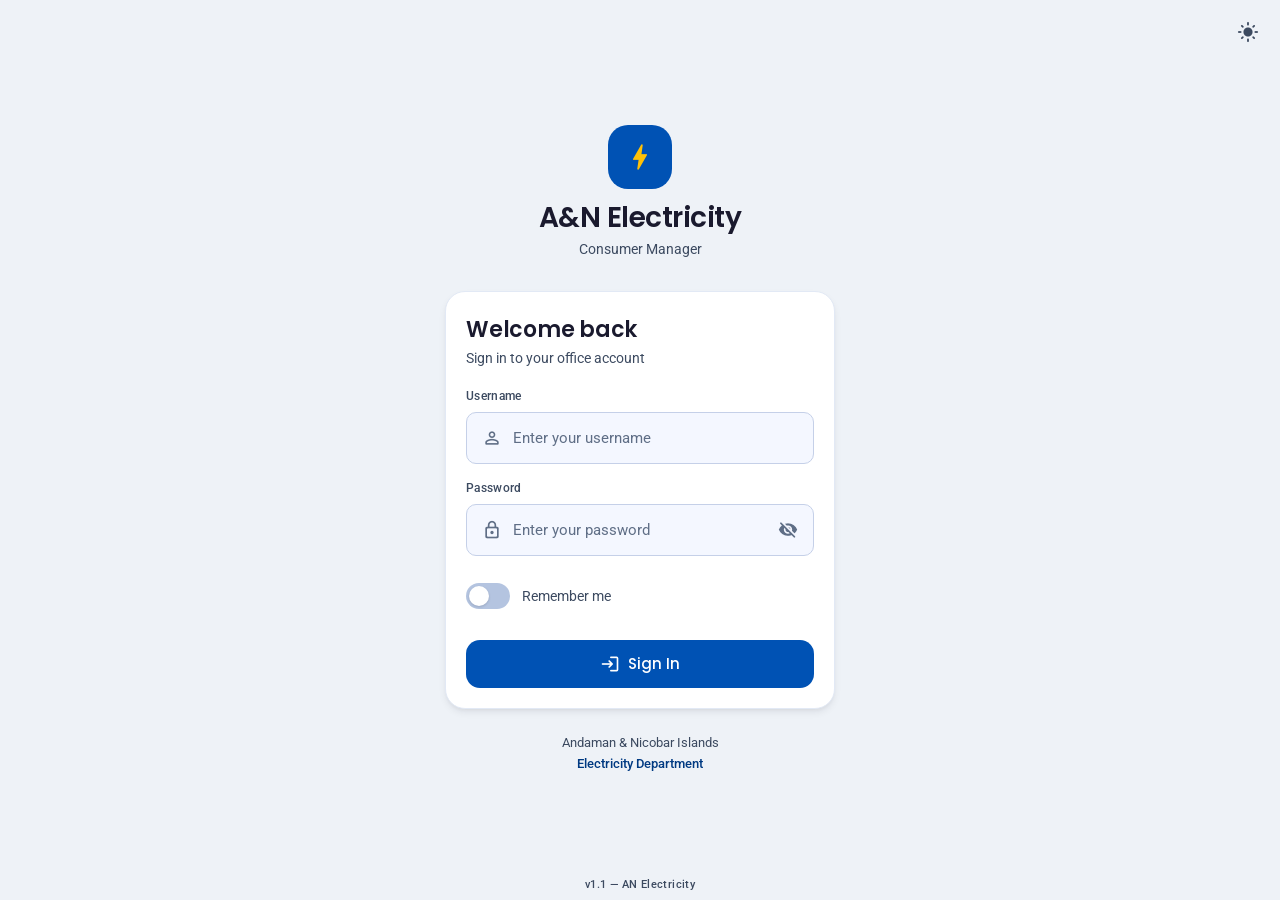
==== index.html @ 1530159f "Add files via upload" ====
<!DOCTYPE html>
<html lang="en" data-theme="dark">
<head>
  <meta charset="UTF-8">
  <meta name="viewport" content="width=device-width, initial-scale=1.0, maximum-scale=1.0, user-scalable=no">
  <meta name="theme-color" id="themeColorMeta" content="#0052B4">
  <meta name="mobile-web-app-capable" content="yes">
  <meta name="apple-mobile-web-app-capable" content="yes">
  <title>A&amp;N Electricity — Consumer Manager</title>
  <link rel="manifest" href="./manifest.json">
  <link rel="preconnect" href="https://fonts.googleapis.com">
  <link rel="preconnect" href="https://fonts.gstatic.com" crossorigin>
  <link rel="preconnect" href="https://script.google.com">
  <link rel="preconnect" href="https://script.googleusercontent.com">
  <link rel="preconnect" href="https://cdn.jsdelivr.net">
  <link href="https://fonts.googleapis.com/css2?family=Poppins:wght@500;600;700&family=Roboto:wght@400;500&display=swap" rel="stylesheet">
  <link href="https://fonts.googleapis.com/icon?family=Material+Icons+Round" rel="stylesheet">
  <link rel="stylesheet" href="./theme.css">
  <!-- Pre-paint theme resolve (Step 17c Pass 1). MUST stay in the document
       head and MUST run before the first paint. Previously data-theme was
       hardcoded "dark" on the root element while applyTheme() ran at the BOTTOM
       of the body, so every light-mode user saw a flash of the dark theme on
       every single load. The two hex values here are a deliberate, documented
       exception to "no raw hex outside theme.css": the theme-color meta cannot
       read a CSS custom property, and this runs before any stylesheet applies.
       They are --surface-0 dark / light and must be kept in sync with it. -->
  <script>
  (function(){
    try{
      var t = localStorage.getItem('an_elect_theme');
      if(t !== 'dark' && t !== 'light') t = 'dark';
      document.documentElement.setAttribute('data-theme', t);
      window.__SURFACE0 = (t === 'dark') ? '#060C18' : '#EEF2F7';
      var m = document.getElementById('themeColorMeta');
      if(m) m.content = window.__SURFACE0;
    }catch(e){}
  })();
  </script>
  <style>
  /* ===== 17c BRIDGE =====================================================
     Legacy short token names -> theme.css tokens. Contains ZERO hex, so
     theme.css stays the only place any value is actually defined.

     This file's own :root and [data-theme=dark] blocks used to live here.
     They loaded AFTER theme.css at equal specificity, so they WON and
     theme.css did nothing. Deleting them is the load-bearing edit of 17c.
     Audited against theme.css first: all 18 colour values matched the spec
     exactly - index.html was the only one of four files with zero drift.

     --primary / --danger / --success are deliberately NOT listed: theme.css
     already owns those exact names, so this file's 78 var() references to
     them now resolve to theme.css. --primary therefore correctly becomes
     #1976D2 in dark mode instead of #0052B4 everywhere.
     --primary-l / --primary-d are gone entirely: zero references.

     TEMPORARY. Passes 2-4 migrate their own components to real token names
     and delete entries from here as they go. 17e must close this block out
     completely - if it still exists after 17e, the drift problem theme.css
     was created to solve has simply moved into this comment block. */
  :root{
    --accent:var(--warning);
    --bg:var(--surface-0);
    --card:var(--surface-1);
    --card-b:var(--border);
    --t1:var(--text-1);
    --t2:var(--text-2);
    --inp:var(--input-bg);
    --inp-b:var(--input-border);
    --r:var(--r-lg);
    --ri:var(--r-sm);
    --rb:var(--r-md);
    --fd:var(--ff-display);
    --fb:var(--ff-body);
    --ease:var(--ease-standard);
    --d:var(--dur-base);
    --sh:var(--shadow-1);
    --sh-lg:var(--shadow-2);
    /* Layout composite, page-local. index.html had NO safe-area handling at
       all, so the bottom nav sat under the gesture bar. Everything that
       positions itself off the nav uses this, never --nav-h directly.
       Promote into theme.css in 17e if superadmin.html needs it too. */
    --nav-total:calc(var(--nav-h) + env(safe-area-inset-bottom, 0px));
  }
  *,*::before,*::after{box-sizing:border-box;margin:0;padding:0}
  html{overscroll-behavior:none}
  body{font-family:var(--fb);background:var(--bg);color:var(--t1);min-height:100vh;overflow-x:hidden;-webkit-font-smoothing:antialiased;-webkit-tap-highlight-color:transparent;-webkit-text-size-adjust:100%;}
  .hidden{display:none!important}
  .navbar,.search-sec,.bottom-nav,.c-card,.skeleton,.user-menu,.bottom-sheet,.search-wrap,.chip,.f-pill{transition:background-color var(--d) var(--ease),border-color var(--d) var(--ease),color var(--d) var(--ease);}
  .splash{position:fixed;inset:0;background:#060C18;display:flex;flex-direction:column;align-items:center;justify-content:center;gap:10px;z-index:9999;transition:opacity .35s var(--ease);}
  .splash.out{opacity:0;pointer-events:none}
  .splash-bolt{animation:bolt .9s ease-in-out infinite alternate}
  .splash-bolt .material-icons-round{font-size:52px;color:var(--accent)}
  @keyframes bolt{from{transform:scale(.92)}to{transform:scale(1.06)}}
  .splash-name{font-family:var(--fd);font-size:20px;font-weight:700;color:#fff}
  .splash-sub{font-size:12px;color:rgba(255,255,255,.45)}
  .logout-ov{position:fixed;inset:0;background:#060C18;display:flex;flex-direction:column;align-items:center;justify-content:center;gap:16px;z-index:10000;}
  .logout-ov.hidden{display:none!important}
  .logout-spin{width:36px;height:36px;border:3px solid rgba(255,255,255,.2);border-top-color:#fff;border-radius:50%;animation:spin .7s linear infinite;}
  .logout-txt{font-family:var(--fd);font-size:14px;font-weight:500;color:rgba(255,255,255,.6);}
  .update-banner{background:var(--primary);color:#fff;padding:10px 16px;display:flex;align-items:center;justify-content:space-between;gap:12px;font-size:13px;font-family:var(--fd);font-weight:500;}
  .upd-btn{background:rgba(255,255,255,.2);border:none;color:#fff;padding:5px 12px;border-radius:10px;font-size:12px;font-family:var(--fd);font-weight:600;cursor:pointer;}
  .backdrop{position:fixed;inset:0;background:rgba(0,0,0,.65);z-index:290;opacity:0;pointer-events:none;transition:opacity .3s var(--ease);}
  .backdrop.show{opacity:1;pointer-events:all}
  .bottom-sheet{position:fixed;bottom:0;left:0;right:0;background:var(--card);border-radius:24px 24px 0 0;padding:8px 20px 32px;z-index:300;transform:translateY(100%);transition:transform .35s var(--ease);max-height:92vh;overflow-y:auto;}
  .bottom-sheet.open{transform:translateY(0)}
  .sheet-handle{width:40px;height:4px;background:var(--card-b);border-radius:2px;margin:10px auto 18px;cursor:grab;}
  .sheet-title{font-family:var(--fd);font-size:16px;font-weight:700;color:var(--t1);margin-bottom:18px;text-align:center}
  .sf{margin-bottom:13px}
  .sl{font-size:11px;font-family:var(--fd);font-weight:500;color:var(--t2);margin-bottom:5px;display:block;text-transform:uppercase;letter-spacing:.4px}
  .siw{display:flex;align-items:center;background:var(--inp);border:1.5px solid var(--inp-b);border-radius:var(--ri);padding:0 12px;height:46px;gap:8px}
  .siw:focus-within{border-color:var(--primary)}
  .siw .material-icons-round{color:var(--t2);font-size:18px;flex-shrink:0}
  .sinp{flex:1;background:none;border:none;outline:none;font:var(--t-body-lg);color:var(--text-1)}
  .sinp::placeholder{color:var(--text-3)}
  .sinp:disabled{opacity:.5;cursor:not-allowed;}
  .eye{background:none;border:none;color:var(--t2);cursor:pointer;display:flex;padding:2px}
  .eye .material-icons-round{font-size:18px}
  .strength-bar{height:3px;border-radius:2px;background:var(--inp-b);overflow:hidden;margin-top:5px}
  .strength-fill{height:100%;border-radius:2px;transition:width .3s,background .3s;width:0}
  .strength-txt{font-size:11px;color:var(--t2);margin-top:3px}
  .s-alert{border-radius:10px;padding:10px 14px;display:none;align-items:center;gap:8px;font-size:13px;margin-bottom:12px;line-height:1.5}
  .s-alert.show{display:flex}
  .s-alert.err{background:rgba(211,47,47,.1);color:var(--danger);border:1px solid rgba(211,47,47,.2)}
  .s-alert.ok{background:rgba(46,125,50,.1);color:var(--success);border:1px solid rgba(46,125,50,.2)}
  .s-alert .material-icons-round{font-size:16px;flex-shrink:0}
  .btn-sh{width:100%;background:var(--primary);color:#fff;border:none;border-radius:var(--rb);height:48px;font-family:var(--fd);font-size:15px;font-weight:600;cursor:pointer;margin-top:8px;display:flex;align-items:center;justify-content:center;gap:8px;transition:opacity .2s;}
  .btn-sh:active{opacity:.85}
  .btn-sh .spin{width:18px;height:18px;border:2px solid rgba(255,255,255,.4);border-top-color:#fff;border-radius:50%;animation:spin .7s linear infinite;display:none}
  .btn-sh.loading .spin{display:block}
  .btn-sh.loading .bl{display:none}
  @keyframes spin{to{transform:rotate(360deg)}}
  .btn-cancel{width:100%;background:var(--inp);border:1.5px solid var(--inp-b);border-radius:var(--rb);height:44px;font-family:var(--fd);font-size:14px;font-weight:500;color:var(--t1);cursor:pointer;margin-top:8px}
  .cf-sel-wrap{position:relative;display:flex;align-items:center;}
  .cf-sel{flex:1;background:var(--inp);border:1.5px solid var(--inp-b);border-radius:var(--ri);height:46px;padding:0 40px 0 12px;color:var(--t1);font-family:var(--fb);font-size:14px;outline:none;-webkit-appearance:none;appearance:none;cursor:pointer;transition:border-color .15s;width:100%;}
  .cf-sel:focus{border-color:var(--primary);}
  .cf-sel-ico{position:absolute;right:10px;color:var(--t2);font-size:18px;pointer-events:none;}
  .cf-sel option{background:#0F1F3C;color:#EEF4FF;}
  [data-theme=light] .cf-sel option{background:#fff;color:#1A1A2E;}
  input[type=date].sinp{color-scheme:dark;}
  [data-theme=light] input[type=date].sinp{color-scheme:light;}
  .cf-section-hdr{font-size:10px;font-family:var(--fd);font-weight:700;color:var(--primary);text-transform:uppercase;letter-spacing:.6px;padding:14px 0 4px;border-top:1px solid var(--card-b);margin-top:4px;}
  .det-section-hdr{font-size:10px;font-family:var(--fd);font-weight:700;color:var(--primary);text-transform:uppercase;letter-spacing:.6px;padding:14px 0 4px;border-top:1px solid var(--card-b);margin-top:4px;}
  .ab-logo{text-align:center;margin-bottom:8px}
  .ab-logo .material-icons-round{font-size:48px;color:var(--accent)}
  .ab-name{text-align:center;font-family:var(--fd);font-size:17px;font-weight:700;color:var(--t1);margin-bottom:3px}
  .ab-ver{text-align:center;font-size:12px;color:var(--t2);margin-bottom:18px}
  .ab-row{display:flex;gap:12px;padding:12px 0;border-bottom:1px solid var(--card-b);align-items:flex-start}
  .ab-row:last-child{border-bottom:none}
  .ab-row .material-icons-round{color:var(--primary);font-size:18px;flex-shrink:0;margin-top:1px}
  .ab-key{font-size:10px;color:var(--t2);font-family:var(--fd);font-weight:500;text-transform:uppercase}
  .ab-val{font-size:13px;color:var(--t1);margin-top:1px}
  .del-ico{text-align:center;margin-bottom:10px}
  .del-ico .material-icons-round{font-size:44px;color:var(--danger)}
  .del-ttl{text-align:center;font-family:var(--fd);font-size:16px;font-weight:700;color:var(--t1);margin-bottom:6px}
  .del-sub{text-align:center;font-size:13px;color:var(--t2);margin-bottom:20px;line-height:1.5}
  .del-who{font-weight:600;color:var(--danger);display:block;margin-top:4px;font-size:14px}
  .btn-del-confirm{width:100%;background:var(--danger);color:#fff;border:none;border-radius:var(--rb);height:48px;font-family:var(--fd);font-size:15px;font-weight:600;cursor:pointer;margin-bottom:10px;transition:opacity .2s}
  .btn-del-confirm:active{opacity:.8}
  .det-name{font-family:var(--fd);font-size:17px;font-weight:700;color:var(--t1);margin-bottom:4px}
  .det-conno{font-size:12px;color:var(--t2);margin-bottom:16px}
  .det-field{display:flex;justify-content:space-between;align-items:center;padding:10px 0;border-bottom:1px solid var(--card-b);gap:12px}
  .det-field:last-of-type{border-bottom:none}
  .det-label{font-size:12px;color:var(--t2);font-family:var(--fd);font-weight:500;flex-shrink:0}
  .det-value{font-size:13px;color:var(--t1);text-align:right;word-break:break-word;user-select:text;-webkit-user-select:text}
  .det-badge{font-size:11px;font-family:var(--fd);font-weight:600;padding:3px 10px;border-radius:8px}
  .det-badge.active{background:rgba(46,125,50,.12);color:#2E7D32}
  .det-badge.inactive{background:rgba(120,120,120,.12);color:#757575}
  .det-badge.defaulter{background:rgba(211,47,47,.12);color:var(--danger)}
  [data-theme=dark] .det-badge.active{background:rgba(76,175,80,.2);color:#66BB6A}
  [data-theme=dark] .det-badge.inactive{background:rgba(120,120,120,.2);color:#BDBDBD}
  [data-theme=dark] .det-badge.defaulter{background:rgba(211,47,47,.2);color:#EF9A9A}
  .det-phone-row{display:flex;align-items:center;gap:8px;flex-wrap:wrap;justify-content:flex-end}
  .det-phone-num{font-size:13px;color:var(--t1);user-select:text;-webkit-user-select:text}
  .det-phone-btn{display:flex;align-items:center;gap:4px;padding:5px 12px;border-radius:10px;font-size:12px;font-family:var(--fd);font-weight:600;text-decoration:none;transition:opacity .2s;}
  .det-phone-btn:active{opacity:.7}
  .det-phone-btn .material-icons-round{font-size:15px}
  .det-phone-btn.call{background:rgba(46,125,50,.12);color:#2E7D32}
  .det-phone-btn.wa{background:rgba(37,211,102,.12);color:#25D366}
  [data-theme=dark] .det-phone-btn.call{background:rgba(76,175,80,.2);color:#66BB6A}
  [data-theme=dark] .det-phone-btn.wa{background:rgba(37,211,102,.2);color:#25D366}
  .det-actions{display:flex;gap:10px;margin-top:16px}
  .det-btn{flex:1;height:46px;border-radius:var(--rb);border:none;font-family:var(--fd);font-size:13px;font-weight:600;cursor:pointer;display:flex;align-items:center;justify-content:center;gap:6px;transition:opacity .2s}
  .det-btn:active{opacity:.7}
  .det-btn:disabled{opacity:.55;cursor:not-allowed;}
  .det-btn .material-icons-round{font-size:16px}
  .det-edit{background:rgba(0,82,180,.1);color:var(--primary)}
  [data-theme=dark] .det-edit{background:rgba(25,118,210,.15)}
  .det-del{background:rgba(211,47,47,.1);color:var(--danger)}
  [data-theme=dark] .det-del{background:rgba(211,47,47,.15)}
  /* App bar is --surface-0 at scroll 0 and lifts to --surface-2 once the
     list moves under it (DESIGN_SPEC 8). The solid blue bar is gone: on a
     dark-first palette a saturated 56px band at the top of every screen is
     the single loudest thing on the display and it competed with the data. */
  .navbar{position:fixed;top:0;left:0;right:0;height:var(--appbar-h);background:var(--surface-0);display:flex;align-items:center;justify-content:space-between;padding:0 12px;z-index:100;border-bottom:1px solid transparent;transition:background-color var(--dur-fast) var(--ease-standard),border-color var(--dur-fast) var(--ease-standard);}
  .navbar.scrolled{background:var(--surface-2);border-bottom-color:var(--border-subtle);}
  .nav-left{display:flex;align-items:center;gap:10px}
  .nav-bolt{line-height:1}
  .nav-bolt .material-icons-round{font-size:22px;color:var(--accent)}
  .nav-app{font:var(--t-title);color:var(--text-1);line-height:1.2;display:block}
  .nav-office{font:var(--t-label-sm);letter-spacing:var(--t-label-sm-ls);color:var(--text-2);display:block;line-height:1.3;max-width:130px;white-space:nowrap;overflow:hidden;text-overflow:ellipsis}
  .nav-right{display:flex;gap:8px}
  /* 40x40, NOT the 48x48 the a11y floor requires. Four icon buttons at 48
     with 8px gaps needs 216px of a 360px bar and leaves no room for the
     office name. This is real and it is NOT fixable by CSS: Scan and Quick
     KWH should not be in the app bar at all (DESIGN_SPEC 8 - "no primary
     action ever lives here"). Blocked on the 3-tab navigation change in
     17f. 36 -> 40 is the honest partial improvement available today. */
  .nav-btn{background:transparent;border:none;border-radius:var(--r-full);width:40px;height:40px;display:flex;align-items:center;justify-content:center;color:var(--text-2);cursor:pointer;transition:background-color var(--dur-fast) var(--ease-standard)}
  .nav-btn:active{background:var(--surface-2);opacity:.82}
  .nav-btn .material-icons-round{font-size:22px}
  .sel-bar{position:fixed;top:0;left:0;right:0;height:var(--appbar-h);background:var(--surface-2);border-bottom:1px solid var(--border-subtle);display:flex;align-items:center;padding:0 12px;gap:12px;z-index:110}
  .sel-cancel{background:transparent;border:none;border-radius:var(--r-full);width:40px;height:40px;display:flex;align-items:center;justify-content:center;color:var(--text-2);cursor:pointer;flex-shrink:0}
  .sel-cancel .material-icons-round{font-size:20px}
  .sel-cnt{flex:1;font:var(--t-subtitle);color:var(--text-1)}
  .sel-all-btn{background:var(--surface-3);border:none;border-radius:var(--r-full);padding:8px 14px;font:var(--t-label);letter-spacing:var(--t-label-ls);color:var(--text-1);cursor:pointer;white-space:nowrap}
  .user-menu{position:fixed;top:calc(var(--appbar-h) + 8px);right:12px;background:var(--surface-4);border:1px solid var(--border-subtle);border-radius:var(--r-lg);padding:16px;z-index:200;min-width:210px;box-shadow:var(--shadow-3);opacity:0;transform:translateY(-8px) scale(.96);pointer-events:none;transition:opacity .2s var(--ease),transform .2s var(--ease);}
  .user-menu.show{opacity:1;transform:none;pointer-events:all}
  .um-avatar{width:42px;height:42px;border-radius:50%;background:var(--primary);display:flex;align-items:center;justify-content:center;margin-bottom:8px}
  .um-avatar .material-icons-round{color:#fff;font-size:22px}
  .um-name{font-family:var(--fd);font-size:14px;font-weight:600;color:var(--t1)}
  .um-role{font-size:11px;color:var(--primary);margin-top:2px;font-family:var(--fd);font-weight:500;text-transform:capitalize}
  .menu-div{height:1px;background:var(--card-b);margin:11px 0}
  .mi{width:100%;background:none;border:none;display:flex;align-items:center;gap:12px;padding:9px 6px;color:var(--t1);font-size:13px;cursor:pointer;border-radius:10px;font-family:var(--fb);text-align:left;transition:background .15s}
  .mi:hover{background:var(--inp)}
  .mi .material-icons-round{font-size:18px;color:var(--t2)}
  .mi.danger{color:var(--danger)}
  .mi.danger .material-icons-round{color:var(--danger)}
  .mi.install{color:var(--success)}
  .mi.install .material-icons-round{color:var(--success)}
  .menu-ov{position:fixed;inset:0;z-index:150}
  .search-sec{position:fixed;top:var(--appbar-h);left:0;right:0;background:var(--surface-0);padding:10px 14px 0;z-index:90;border-bottom:1px solid var(--border-subtle);}
  .search-wrap{display:flex;align-items:center;background:var(--input-bg);border:1px solid var(--input-border);border-radius:var(--r-full);padding:0 14px;gap:8px;height:48px;transition:border-color var(--dur-fast) var(--ease-standard),box-shadow var(--dur-fast) var(--ease-standard)}
  .search-wrap:focus-within{border-color:var(--primary);box-shadow:var(--focus-ring)}
  .s-ico{color:var(--t2);font-size:20px!important;flex-shrink:0}
  .search-inp{flex:1;background:none;border:none;outline:none;font-family:var(--fb);font-size:14px;color:var(--t1)}
  .search-inp::placeholder{color:var(--t2)}
  .search-inp::-webkit-search-decoration,.search-inp::-webkit-search-cancel-button,.search-inp::-webkit-search-results-button,.search-inp::-webkit-search-results-decoration{display:none}
  .s-clr{background:none;border:none;cursor:pointer;color:var(--t2);display:flex;padding:2px}
  .s-clr .material-icons-round{font-size:18px}
  .f-row{display:flex;align-items:center;gap:6px;padding:8px 0 4px;overflow-x:auto;scrollbar-width:none;-webkit-overflow-scrolling:touch;scroll-behavior:smooth}
  .f-row::-webkit-scrollbar{display:none}
  .f-pill{flex-shrink:0;background:var(--surface-3);border:1px solid transparent;border-radius:var(--r-full);padding:0 12px;height:32px;font:var(--t-label);letter-spacing:var(--t-label-ls);color:var(--text-2);cursor:pointer;transition:background-color var(--dur-instant) var(--ease-standard),color var(--dur-instant) var(--ease-standard);display:inline-flex;align-items:center;gap:4px;}
  .f-pill .material-icons-round{font-size:13px}
  .stat-dot-active{color:var(--success-text)}
  .stat-dot-inactive{color:var(--text-3)}
  .stat-dot-defaulter{color:var(--danger-text)}
  .f-pill.active{background:var(--primary-container);border-color:transparent;color:var(--on-primary-container)}
  .f-pill.active-s{background:var(--success-container);border-color:transparent;color:var(--on-success-container)}
  .f-pill.inactive-s{background:var(--surface-3);border-color:var(--border-strong);color:var(--text-2)}
  .f-pill.defaulter-s{background:var(--danger-container);border-color:transparent;color:var(--on-danger-container)}
  .f-sep{flex:1}
  .sort-btn{display:flex;align-items:center;gap:3px;background:var(--surface-3);border:1px solid transparent;border-radius:var(--r-full);padding:0 12px;height:32px;font:var(--t-label);letter-spacing:var(--t-label-ls);color:var(--text-2);cursor:pointer;white-space:nowrap;flex-shrink:0;}
  .sort-btn .material-icons-round{font-size:15px}
  .sort-btn.active{background:var(--primary-container);color:var(--on-primary-container)}
  .chips-wrap{position:relative}
  .chips-wrap::after{content:'';position:absolute;right:0;top:0;bottom:0;width:28px;background:linear-gradient(to right,transparent,var(--surface-0));pointer-events:none;z-index:1}
  .chips{display:flex;gap:8px;overflow-x:auto;padding:8px 0 10px;scrollbar-width:none;-webkit-overflow-scrolling:touch;scroll-behavior:smooth}
  .chips::-webkit-scrollbar{display:none}
  .chip{flex-shrink:0;background:var(--surface-3);border:1px solid transparent;border-radius:var(--r-full);padding:0 14px;height:36px;display:inline-flex;align-items:center;font:var(--t-label);letter-spacing:var(--t-label-ls);color:var(--text-2);cursor:pointer;transition:background-color var(--dur-instant) var(--ease-spring),color var(--dur-instant) var(--ease-standard);white-space:nowrap}
  .chip.active{background:var(--primary-container);border-color:transparent;color:var(--on-primary-container)}
  .main{padding-bottom:calc(var(--nav-total) + 24px);padding-left:14px;padding-right:14px;}
  .sync-row{display:flex;align-items:center;gap:8px;height:36px;padding:0 14px;margin:10px 0 8px;background:var(--surface-3);border-radius:var(--r-full);color:var(--text-2)}
  .sync-row:has(.sync-dot.offline){background:var(--offline-bg);color:var(--offline-text)}
  .sync-dot{width:8px;height:8px;border-radius:var(--r-full);background:var(--text-3);flex-shrink:0;transition:background-color var(--dur-slow) var(--ease-standard)}
  .sync-dot.online{background:var(--success-text)}
  .sync-dot.syncing{background:var(--warning);animation:blink 1s infinite}
  .sync-dot.offline{background:var(--text-2)}
  .sync-dot.pending{background:var(--accent)}
  @keyframes blink{0%,100%{opacity:1}50%{opacity:.2}}
  .sync-txt{font:var(--t-label);letter-spacing:var(--t-label-ls);color:inherit;flex:1}
  .cnt-txt{font:var(--t-label);color:var(--primary-text);font-variant-numeric:tabular-nums}
  .refresh-btn{background:none;border:none;color:inherit;cursor:pointer;padding:4px;display:flex;align-items:center;border-radius:var(--r-full)}
  .refresh-btn:active{color:var(--primary)}
  .refresh-btn .material-icons-round{font-size:18px}
  .refresh-btn.spin .material-icons-round{animation:spin .7s linear infinite}
  /* --shadow-1 resolves to none in dark, where the surface tone carries the
     elevation instead (DESIGN_SPEC 6). */
  .c-card{background:var(--surface-1);border:1px solid var(--border-subtle);border-radius:var(--r-lg);padding:16px;margin-bottom:12px;box-shadow:var(--shadow-1);position:relative;overflow:hidden;animation:fadeUp var(--dur-base) var(--ease-decel) both;cursor:pointer;transition:transform var(--dur-instant) var(--ease-standard),background-color var(--dur-fast) var(--ease-standard),box-shadow var(--dur-fast) var(--ease-standard);user-select:none;-webkit-user-select:none;}
  @keyframes fadeUp{from{opacity:0;transform:translateY(8px)}to{opacity:1;transform:translateY(0)}}
  @keyframes tabFade{from{opacity:0;transform:translateY(6px)}to{opacity:1;transform:translateY(0)}}
  .tab-anim{animation:tabFade .25s cubic-bezier(.4,0,.2,1) both;}
  .c-card:active{transform:scale(.985);opacity:.92}
  .c-card.selected{background:var(--surface-3);border-color:transparent;box-shadow:inset 2px 0 0 var(--primary)}
  .c-card.pressing{background:var(--surface-2)}
  .c-inner{display:flex;align-items:center;gap:11px}
  .c-check{width:22px;height:22px;border-radius:var(--r-full);border:2px solid var(--border-strong);display:flex;align-items:center;justify-content:center;flex-shrink:0;background:var(--input-bg);transition:background-color var(--dur-instant) var(--ease-standard),border-color var(--dur-instant) var(--ease-standard)}
  .c-card.selected .c-check{background:var(--primary);border-color:var(--primary)}
  .c-check .material-icons-round{font-size:13px;color:var(--on-primary);display:none}
  .c-card.selected .c-check .material-icons-round{display:block}
  .c-body{flex:1;min-width:0}
  .c-row1{display:flex;align-items:center;gap:5px;margin-bottom:3px;flex-wrap:nowrap}
  .c-conno{display:flex;align-items:baseline;gap:2px;flex:1;min-width:0;overflow:hidden}
  .id-pre{flex-shrink:0;font:var(--t-label);letter-spacing:var(--t-label-ls);color:var(--text-2);text-transform:uppercase}
  .id-num{font-family:var(--ff-body);font-weight:var(--num-weight);font-size:15px;line-height:1.15;color:var(--text-1);font-variant-numeric:tabular-nums;font-feature-settings:'tnum' 1;white-space:nowrap;overflow:hidden;text-overflow:ellipsis}
  .badges{display:flex;gap:6px;flex-shrink:0;align-items:center}
  .area-badge{background:var(--primary-container);color:var(--on-primary-container);font:var(--t-label);letter-spacing:var(--t-label-ls);padding:3px 8px;border-radius:var(--r-xs)}
  .status-badge{font:var(--t-label);letter-spacing:var(--t-label-ls);padding:3px 8px;border-radius:var(--r-xs)}
  .status-badge.active{background:var(--success-container);color:var(--on-success-container)}
  .status-badge.inactive{background:var(--surface-3);color:var(--text-2);box-shadow:inset 0 0 0 1px var(--border-strong)}
  .status-badge.defaulter{background:var(--danger-container);color:var(--on-danger-container)}
  .c-name{font:var(--t-title);color:var(--text-1);white-space:nowrap;overflow:hidden;text-overflow:ellipsis;margin-bottom:4px}
  .c-meta{display:flex;flex-wrap:wrap;gap:4px 12px}
  .c-mi{display:flex;align-items:center;gap:4px;font:var(--t-body-sm);color:var(--text-2)}
  .c-mi .material-icons-round{font-size:14px;color:var(--text-3)}
  .c-arrow{color:var(--text-3);font-size:20px;flex-shrink:0;line-height:1}
  .ripple{position:absolute;border-radius:var(--r-full);background:var(--surface-3);opacity:.7;transform:scale(0);animation:rip .55s ease-out forwards;pointer-events:none}
  @keyframes rip{to{transform:scale(4);opacity:0}}
  .skeleton{background:var(--surface-1);border:1px solid var(--border-subtle);border-radius:var(--r-lg);padding:16px;margin-bottom:12px}
  .sk{border-radius:var(--r-sm);background:linear-gradient(90deg,var(--surface-3) 25%,var(--border) 50%,var(--surface-3) 75%);background-size:200% 100%;animation:shim 1.1s linear infinite}
  @keyframes shim{0%{background-position:200% 0}100%{background-position:-200% 0}}
  .sk-row{display:flex;justify-content:space-between;margin-bottom:10px}
  .empty-state{text-align:center;padding:56px 24px;animation:fadeUp .4s var(--ease)}
  .empty-state .material-icons-round{font-size:52px;color:var(--text-3)}
  .empty-title{font:var(--t-subtitle);color:var(--text-1);margin:12px 0 5px}
  .empty-sub{font:var(--t-body-lg);color:var(--text-2)}
  .err-bar{background:rgba(211,47,47,.07);border:1px solid rgba(211,47,47,.18);border-radius:14px;padding:12px 14px;display:flex;align-items:center;gap:10px;font-size:13px;color:var(--danger);margin-bottom:10px}
  .err-bar .material-icons-round{font-size:17px;flex-shrink:0}
  .del-bar{position:fixed;bottom:var(--nav-total);left:0;right:0;background:var(--danger);padding:13px 16px;display:flex;align-items:center;justify-content:center;gap:10px;z-index:95;animation:slideUp .25s var(--ease)}
  @keyframes slideUp{from{transform:translateY(100%)}to{transform:translateY(0)}}
  .del-bar-btn{background:none;border:none;color:#fff;font-family:var(--fd);font-size:15px;font-weight:600;cursor:pointer;display:flex;align-items:center;gap:8px}
  .del-bar-btn .material-icons-round{font-size:20px}
  /* --shadow-2 resolves to none in dark, where the border does the work
     instead - shadows are invisible on a dark surface (DESIGN_SPEC 6). */
  .fab{position:fixed;bottom:calc(var(--nav-total) + 16px);right:16px;width:56px;height:56px;border-radius:var(--r-full);background:var(--primary);color:var(--on-primary);border:1px solid transparent;box-shadow:var(--shadow-2);display:flex;align-items:center;justify-content:center;cursor:pointer;z-index:90;transition:transform var(--dur-fast) var(--ease-spring);overflow:hidden}
  [data-theme="dark"] .fab{border-color:var(--border-strong)}
  .fab:active{transform:scale(.92)}
  .fab .material-icons-round{font-size:26px}
  .bottom-nav{position:fixed;bottom:0;left:0;right:0;height:var(--nav-total);padding-bottom:env(safe-area-inset-bottom, 0px);background:var(--surface-2);border-top:1px solid var(--border-subtle);display:flex;z-index:100;transition:transform var(--dur-slow) var(--ease-standard)}
  .bottom-nav.hide{transform:translateY(100%)}
  .bnav{flex:1;background:none;border:none;display:flex;flex-direction:column;align-items:center;justify-content:center;gap:3px;color:var(--text-3);font:var(--t-label-sm);letter-spacing:var(--t-label-sm-ls);cursor:pointer;padding:6px 0 10px;transition:color var(--dur-fast) var(--ease-standard);position:relative}
  .bnav.active{color:var(--primary-text)}
  .bnav.active::before{content:'';position:absolute;top:6px;width:28px;height:3px;background:var(--primary-text);border-radius:var(--r-full)}
  .bnav .material-icons-round{font-size:22px}
  #sentinel{height:20px}
  #toast{position:fixed;bottom:calc(var(--nav-total) + 14px);left:50%;transform:translateX(-50%) translateY(10px);background:#1A2A4A;color:#fff;padding:9px 20px;border-radius:20px;font-size:13px;font-family:var(--fb);z-index:999;white-space:nowrap;box-shadow:0 4px 16px rgba(0,0,0,.3);opacity:0;pointer-events:none;transition:opacity .25s,transform .25s var(--ease);}
  #toast.show{opacity:1;transform:translateX(-50%) translateY(0)}
  #toast.err{background:var(--danger)}
  #toast.ok{background:var(--success)}
  .admin-panel{padding:4px 0;}
  .ap-hdr{display:flex;align-items:center;justify-content:space-between;padding:8px 0 16px;}
  .ap-title{font-family:var(--fd);font-size:16px;font-weight:700;color:var(--t1);}
  .ap-add-btn{width:42px;height:42px;border-radius:50%;background:var(--primary);color:#fff;border:none;display:flex;align-items:center;justify-content:center;cursor:pointer;box-shadow:0 3px 12px rgba(0,82,180,.35);}
  .ap-add-btn:active{opacity:.8}
  .ap-add-btn .material-icons-round{font-size:22px;}
  .u-card{background:var(--card);border:1px solid var(--card-b);border-radius:var(--r);padding:14px 16px;margin-bottom:10px;box-shadow:var(--sh);}
  .u-top{display:flex;align-items:flex-start;gap:12px;}
  .u-avatar{width:44px;height:44px;border-radius:50%;background:var(--primary);color:#fff;font-family:var(--fd);font-size:15px;font-weight:700;display:flex;align-items:center;justify-content:center;flex-shrink:0;}
  .u-info{flex:1;min-width:0;}
  .u-name{font-family:var(--fd);font-size:14px;font-weight:700;color:var(--t1);margin-bottom:3px;}
  .u-me{font-size:10px;font-weight:500;color:var(--t2);font-family:var(--fb);}
  .u-meta{font-size:12px;color:var(--t2);margin-bottom:4px;display:flex;align-items:center;gap:6px;flex-wrap:wrap;}
  .u-badge{font-size:10px;font-family:var(--fd);font-weight:700;padding:2px 7px;border-radius:7px;}
  .role-admin{background:rgba(255,193,7,.15);color:#E65100;}
  [data-theme=dark] .role-admin{background:rgba(255,193,7,.2);color:#FFC107;}
  .role-emp{background:rgba(0,82,180,.1);color:var(--primary);}
  [data-theme=dark] .role-emp{background:rgba(0,120,255,.2);color:#90CAF9;}
  .u-status{display:flex;align-items:center;gap:5px;font-size:11.5px;color:var(--t2);}
  .u-dot{width:7px;height:7px;border-radius:50%;flex-shrink:0;}
  .u-dot.on{background:#4CAF50;}
  .u-dot.off{background:#9E9E9E;}
  .u-actions{display:flex;gap:8px;margin-top:12px;padding-top:12px;border-top:1px solid var(--card-b);}
  .u-btn{flex:1;height:36px;border-radius:10px;border:none;font-family:var(--fd);font-size:12px;font-weight:600;cursor:pointer;display:flex;align-items:center;justify-content:center;gap:5px;transition:opacity .2s;}
  .u-btn:active{opacity:.7}
  .u-btn .material-icons-round{font-size:15px;}
  .u-btn-pwd{background:rgba(0,82,180,.1);color:var(--primary);}
  [data-theme=dark] .u-btn-pwd{background:rgba(25,118,210,.15);}
  .u-btn-off{background:rgba(211,47,47,.1);color:var(--danger);}
  [data-theme=dark] .u-btn-off{background:rgba(211,47,47,.15);}
  .u-btn-on{background:rgba(46,125,50,.1);color:var(--success);}
  [data-theme=dark] .u-btn-on{background:rgba(46,125,50,.15);}
  .u-note{font-size:11px;color:var(--t2);margin-top:10px;padding-top:10px;border-top:1px solid var(--card-b);text-align:center;}
  .ap-empty{text-align:center;padding:48px 24px;color:var(--t2);}
  .ap-empty .material-icons-round{font-size:48px;opacity:.3;display:block;margin-bottom:12px;}
  .ug-icon-ok .material-icons-round{color:var(--success)!important;}
  .activity-panel{padding:4px 0;}
  .act-hdr{display:flex;align-items:center;justify-content:space-between;padding:8px 0 16px;}
  .act-hdr-title{font-family:var(--fd);font-size:16px;font-weight:700;color:var(--t1);}
  .act-card{background:var(--card);border:1px solid var(--card-b);border-radius:var(--r);padding:13px 14px;margin-bottom:9px;box-shadow:var(--sh);animation:fadeUp .28s var(--ease) both;}
  .act-inner{display:flex;gap:12px;align-items:flex-start;}
  .act-ico-wrap{width:38px;height:38px;border-radius:50%;display:flex;align-items:center;justify-content:center;flex-shrink:0;}
  .act-ico{font-size:18px;}
  .act-body{flex:1;min-width:0;}
  .act-top{display:flex;align-items:flex-start;justify-content:space-between;gap:8px;margin-bottom:4px;}
  .act-action{font-family:var(--fd);font-size:13px;font-weight:600;color:var(--t1);line-height:1.3;}
  .act-time{font-size:11px;color:var(--t2);flex-shrink:0;white-space:nowrap;}
  .act-conno{font-size:11.5px;font-family:var(--fd);font-weight:600;color:var(--primary);background:rgba(0,82,180,.1);padding:2px 8px;border-radius:7px;display:inline-block;margin-bottom:5px;}
  [data-theme=dark] .act-conno{background:rgba(0,120,255,.2);color:#90CAF9;}
  .act-meta{font-size:12px;color:var(--t2);display:flex;align-items:center;gap:6px;flex-wrap:wrap;}
  .act-role{font-size:10px;font-family:var(--fd);font-weight:600;padding:2px 7px;border-radius:7px;}
  .act-details{font-size:11.5px;color:var(--t2);margin-top:5px;line-height:1.4;}
  .det-field-link{cursor:pointer;transition:background .15s;margin:0 -4px;padding-left:4px;padding-right:4px;border-radius:8px;}
  .det-field-link:active{background:rgba(0,82,180,.06)}
  [data-theme=dark] .det-field-link:active{background:rgba(255,255,255,.04)}
  .det-link-val{display:flex;align-items:center;gap:2px;color:var(--primary);font-weight:600}
  .det-link-val .material-icons-round{font-size:16px}
  .mr-hdr{display:flex;align-items:center;gap:8px;margin-bottom:4px}
  .mr-back{background:none;border:none;color:var(--t2);cursor:pointer;padding:4px;display:flex;border-radius:50%;flex-shrink:0}
  .mr-back:active{background:var(--inp)}
  .mr-titles{flex:1;min-width:0}
  .mr-title{font-family:var(--fd);font-size:16px;font-weight:700;color:var(--t1);white-space:nowrap;overflow:hidden;text-overflow:ellipsis}
  .mr-sub{font-size:12px;color:var(--t2);margin-top:1px;white-space:nowrap;overflow:hidden;text-overflow:ellipsis}
  .mr-close{background:none;border:none;color:var(--t2);cursor:pointer;padding:4px;display:flex;border-radius:50%;flex-shrink:0}
  .mr-close:active{background:var(--inp)}
  .mr-add-btn{display:flex;align-items:center;justify-content:center;gap:6px;background:rgba(0,82,180,.1);color:var(--primary);border:none;border-radius:var(--rb);height:42px;font-family:var(--fd);font-size:13px;font-weight:600;cursor:pointer;width:100%;margin:14px 0}
  [data-theme=dark] .mr-add-btn{background:rgba(25,118,210,.15)}
  .mr-add-btn:active{opacity:.7}
  .mr-body{min-height:100px}
  .mr-year-row{display:flex;align-items:center;justify-content:space-between;background:var(--inp);border:1px solid var(--inp-b);border-radius:14px;padding:14px 16px;margin-bottom:8px;cursor:pointer}
  .mr-year-row:active{opacity:.7}
  .mr-year-label{font-family:var(--fd);font-size:15px;font-weight:700;color:var(--t1)}
  .mr-year-count{font-size:12px;color:var(--t2)}
  .mr-month-group{margin-bottom:14px}
  .mr-month-label{font-size:11px;font-family:var(--fd);font-weight:700;color:var(--primary);text-transform:uppercase;letter-spacing:.5px;margin-bottom:6px;padding-left:2px}
  .mr-reading-row{display:flex;align-items:center;gap:6px;background:var(--inp);border:1px solid var(--inp-b);border-radius:14px;padding:11px 8px 11px 12px;margin-bottom:7px}
  .mr-reading-main{flex:1;min-width:0;cursor:pointer}
  .mr-reading-main:active{opacity:.7}
  .mr-reading-value{font-family:var(--fd);font-size:15px;font-weight:700;color:var(--t1)}
  .mr-reading-time{font-size:11.5px;color:var(--t2);margin-top:1px}
  .mr-reading-flag{font-size:10px;font-family:var(--fd);font-weight:700;color:#B8860B;display:flex;align-items:center;gap:2px;margin-top:3px}
  [data-theme=dark] .mr-reading-flag{color:var(--accent)}
  .mr-reading-flag .material-icons-round{font-size:12px}
  .mr-del-ico{background:none;border:none;color:var(--t2);cursor:pointer;padding:8px;display:flex;border-radius:50%;flex-shrink:0}
  .mr-del-ico:active{color:var(--danger);background:rgba(211,47,47,.1)}
  .mr-empty{text-align:center;padding:36px 16px}
  .mr-empty .material-icons-round{font-size:44px;color:var(--t2);opacity:.3}
  .mr-empty-txt{font-size:13px;color:var(--t2);margin-top:10px;line-height:1.5}
  .nav-btn.scanning .material-icons-round{animation:spin 1s linear infinite}
  .qkwh-result{display:flex;align-items:center;justify-content:space-between;gap:8px;background:var(--inp);border:1px solid var(--inp-b);border-radius:14px;padding:12px 14px;margin-bottom:8px;cursor:pointer;transition:opacity .15s}
  .qkwh-result:active{opacity:.7}
  .qkwh-result-name{font-family:var(--fd);font-weight:600;font-size:13px;color:var(--t1);white-space:nowrap;overflow:hidden;text-overflow:ellipsis}
  .qkwh-result-meta{font-size:11px;color:var(--t2);margin-top:2px;white-space:nowrap;overflow:hidden;text-overflow:ellipsis}
  .qkwh-empty{text-align:center;padding:28px 12px;color:var(--t2);font-size:13px}
  .qkwh-change-btn{background:var(--inp);border:1px solid var(--inp-b);border-radius:10px;height:36px;padding:0 14px;font-family:var(--fd);font-size:12px;font-weight:600;color:var(--t1);cursor:pointer;flex-shrink:0}
  .qkwh-change-btn:active{opacity:.7}
  .prefix-row{display:flex;gap:8px;padding:0 0 10px;flex-wrap:wrap}
  .prefix-chip{background:var(--surface-3);border:1px solid transparent;border-radius:var(--r-full);padding:0 16px;height:36px;display:inline-flex;align-items:center;font:var(--t-label);letter-spacing:var(--t-label-ls);color:var(--primary-text);cursor:pointer;transition:opacity var(--dur-fast) var(--ease-standard)}
  .prefix-chip:active{opacity:.6}
  .save-banner{position:fixed;left:0;right:0;bottom:var(--nav-total);background:var(--danger);color:#fff;padding:11px 14px;display:flex;align-items:center;gap:10px;z-index:96;font-size:12.5px;font-family:var(--fd);font-weight:500}
  .save-banner .material-icons-round{font-size:18px;flex-shrink:0}
  .save-banner-txt{flex:1;line-height:1.35}
  .save-banner-btn{background:rgba(255,255,255,.2);border:none;color:#fff;border-radius:9px;padding:6px 13px;font-family:var(--fd);font-size:12px;font-weight:700;cursor:pointer;flex-shrink:0}
  .qkwh-prev{font-size:11.5px;color:var(--t2);margin-top:6px;display:flex;align-items:center;gap:5px;line-height:1.4}
  .qkwh-prev .material-icons-round{font-size:14px}
  .qkwh-warn{font-size:11.5px;color:#B8860B;margin-top:6px;display:flex;align-items:flex-start;gap:5px;line-height:1.4}
  [data-theme=dark] .qkwh-warn{color:var(--accent)}
  .qkwh-warn .material-icons-round{font-size:14px;flex-shrink:0;margin-top:1px}
  .myr-read-row{display:flex;align-items:center;gap:10px;background:var(--inp);border:1px solid var(--inp-b);border-radius:14px;padding:11px 13px;margin-bottom:7px}
  .myr-read-main{flex:1;min-width:0}
  .myr-read-top{display:flex;align-items:baseline;gap:8px;justify-content:space-between}
  .myr-read-con{font-family:var(--fd);font-size:13px;font-weight:700;color:var(--t1);white-space:nowrap;overflow:hidden;text-overflow:ellipsis}
  .myr-read-val{font-family:var(--fd);font-size:14px;font-weight:700;color:var(--primary);flex-shrink:0}
  .myr-read-name{font-size:12px;color:var(--t2);white-space:nowrap;overflow:hidden;text-overflow:ellipsis;margin-top:2px}
  .myr-read-time{font-size:11px;color:var(--t2);margin-top:2px}
  .myr-actions{display:flex;gap:8px;margin-bottom:12px}
  .myr-act-btn{flex:1;height:42px;border-radius:var(--rb);border:none;font-family:var(--fd);font-size:13px;font-weight:600;cursor:pointer;display:flex;align-items:center;justify-content:center;gap:6px;background:rgba(0,82,180,.1);color:var(--primary);transition:opacity .2s}
  [data-theme=dark] .myr-act-btn{background:rgba(25,118,210,.15)}
  .myr-act-btn:active{opacity:.7}
  .myr-act-btn .material-icons-round{font-size:17px}
  .myr-dl{background:none;border:none;color:var(--t2);cursor:pointer;padding:8px;display:flex;border-radius:50%;flex-shrink:0}
  .myr-dl:active{color:var(--primary);background:rgba(0,82,180,.1)}
  .myr-row-right{display:flex;align-items:center;gap:2px}

  /* ===== RESPONSIVE: DESKTOP/WIDE-SCREEN (>=960px) =====
     Phone layout above this breakpoint is completely untouched -- every rule
     below only takes effect at 960px+. Bottom nav becomes a left rail, the
     consumer list becomes a multi-column grid, bottom sheets keep the same
     slide-up mechanic but get a capped, centered width instead of spanning
     the full viewport. Purely additive CSS -- no JS changes needed. Admin/
     Fields/Activity panels intentionally stay single-column this pass (their
     cards vary too much in height for a clean auto-fill grid); only the
     consumer list -- the primary, highest-volume view -- gets the grid. */
  @media (min-width:960px){
    /* In rail mode the bottom nav becomes a LEFT rail, so nothing may offset
       itself from the bottom any more. This zeroed --bnav-h before Pass 1
       renamed it; the override has to follow the rename or the desktop layout
       keeps 88px of dead space and floats the FAB. */
    :root{--nav-total:0px;--rail-w:96px}
    .main{margin-left:var(--rail-w);padding-left:24px;padding-right:24px;max-width:1400px;}
    .search-sec{left:var(--rail-w);}
    #consumerList{display:grid;grid-template-columns:repeat(auto-fill,minmax(320px,1fr));gap:12px;align-items:start;}
    #consumerList .c-card{margin-bottom:0;}
    .bottom-nav{top:var(--appbar-h);bottom:0;left:0;right:auto;width:var(--rail-w);height:auto;flex-direction:column;border-top:none;border-right:1px solid var(--border-subtle);padding-top:12px;padding-bottom:0;}
    .bottom-nav.hide{transform:translateX(-100%)}
    .bnav{flex:none;padding:14px 0;}
    .bnav.active::before{top:50%;left:0;width:3px;height:28px;transform:translateY(-50%);}
    .bottom-sheet{left:50%;right:auto;width:100%;max-width:480px;transform:translate(-50%,100%);}
    .bottom-sheet.open{transform:translate(-50%,0);}
  }

  /* ===== GLOBAL: prevent Android's long-press callout (Copy/Share/Select all)
     from firing on icons/buttons. Applies to every tappable control in the
     app -- navbar icons, FAB, bottom nav, menu items, chips, filter pills.
     Does NOT touch .det-value/.det-phone-num, which stay user-select:text
     on purpose so consumer data remains copyable. */
  button,.nav-btn,.fab,.bnav,.mi,.chip,.f-pill,.sort-btn,.sel-cancel,
  .sel-all-btn,.eye,.refresh-btn,.mr-back,.mr-close,.mr-del-ico,.myr-dl,
  .qkwh-change-btn,.prefix-chip,.s-clr,.det-phone-btn{
    -webkit-touch-callout:none;
    -webkit-user-select:none;
    user-select:none;
    -webkit-user-drag:none;
    touch-action:manipulation;
  }
  /* Icon glyphs inside icon-only buttons must not intercept the long-press
     themselves -- forces every pointer event on these to resolve to the
     parent button, not the inner <span>. */
  .nav-btn .material-icons-round,.fab .material-icons-round,
  .bnav .material-icons-round,.sel-cancel .material-icons-round,
  .refresh-btn .material-icons-round,.mr-back .material-icons-round,
  .mr-close .material-icons-round,.mr-del-ico .material-icons-round,
  .myr-dl .material-icons-round,.eye .material-icons-round{
    pointer-events:none;
  }
  </style>
</head>
<body>
<div id="splash" class="splash"><div class="splash-bolt"><span class="material-icons-round">bolt</span></div><div class="splash-name">A&amp;N Electricity</div><div class="splash-sub">Consumer Manager</div></div>
<div class="logout-ov hidden" id="logoutOv"><div class="logout-spin"></div><div class="logout-txt">Signing out...</div></div>
<div class="update-banner hidden" id="updateBanner"><span style="display:flex;align-items:center;gap:6px"><span class="material-icons-round" style="font-size:16px">system_update</span>New version available</span><button class="upd-btn" onclick="applyUpdate()">Update Now</button></div>
<nav class="navbar" id="navbar">
  <div class="nav-left"><span class="nav-bolt"><span class="material-icons-round">bolt</span></span><div><span class="nav-app">A&amp;N Electricity</span><span class="nav-office" id="navOffice">Loading&#8230;</span></div></div>
  <div class="nav-right">
    <button class="nav-btn hidden" id="selectBtn" onclick="enterSelectMode()"><span class="material-icons-round">checklist</span></button>
    <button class="nav-btn" id="navScanBtn" onclick="startIdentifyScan()"><span class="material-icons-round">document_scanner</span></button>
    <button class="nav-btn" id="navQkwhBtn" onclick="openQuickKwh()"><span class="material-icons-round">electric_meter</span></button>
    <button class="nav-btn" id="userMenuBtn"><span class="material-icons-round">account_circle</span></button>
  </div>
</nav>
<input type="file" accept="image/*" capture="environment" id="homeScanInput" class="hidden" onchange="handleIdentifyScanFile(event)">
<input type="file" accept="image/*" id="homeGalleryInput" class="hidden" onchange="handleIdentifyScanFile(event)">
<div class="sel-bar hidden" id="selBar">
  <button class="sel-cancel" onclick="exitSelectMode()"><span class="material-icons-round">close</span></button>
  <span class="sel-cnt" id="selCnt">Tap to select</span>
  <button class="sel-all-btn" id="selAllBtn" onclick="toggleSelectAll()">Select All</button>
</div>
<div class="user-menu" id="userMenu">
  <div class="um-avatar"><span class="material-icons-round">person</span></div>
  <div class="um-name" id="uName">&#8212;</div><div class="um-role" id="uRole">&#8212;</div>
  <div class="menu-div"></div>
  <button class="mi install hidden" id="installBtn" onclick="installApp()"><span class="material-icons-round">install_mobile</span>Install App</button>
  <button class="mi" id="themeMenuItem" onclick="toggleThemeFromMenu()"><span class="material-icons-round" id="themeMenuIcon">dark_mode</span><span id="themeMenuLabel">Dark Mode</span></button>
  <button class="mi" onclick="openChangePass()"><span class="material-icons-round">lock_reset</span>Change Password</button>
  <button class="mi" onclick="openMyReadings()"><span class="material-icons-round">download</span>My Readings</button>
  <button class="mi" onclick="openAbout()"><span class="material-icons-round">info_outline</span>About</button>
  <div class="menu-div"></div>
  <button class="mi danger" onclick="handleLogout()"><span class="material-icons-round">logout</span>Sign Out</button>
</div>
<div class="menu-ov hidden" id="menuOv" onclick="closeUserMenu()"></div>
<div class="bottom-sheet" id="cpSheet">
  <div class="sheet-handle" id="cpHandle"></div><div class="sheet-title">Change Password</div>
  <div class="s-alert err" id="cpErr"><span class="material-icons-round">error_outline</span><span id="cpErrMsg"></span></div>
  <div class="s-alert ok" id="cpOk"><span class="material-icons-round">check_circle_outline</span>Password changed successfully!</div>
  <div class="sf"><label class="sl">Current Password</label><div class="siw"><span class="material-icons-round">lock_outline</span><input class="sinp" type="password" id="cpCur" placeholder="Current password" autocomplete="current-password"><button class="eye" onclick="toggleEye('cpCur','cpE1')"><span class="material-icons-round" id="cpE1">visibility_off</span></button></div></div>
  <div class="sf"><label class="sl">New Password</label><div class="siw"><span class="material-icons-round">lock_outline</span><input class="sinp" type="password" id="cpNew" placeholder="Min 8 characters" autocomplete="new-password" oninput="chkStrength(this.value)"><button class="eye" onclick="toggleEye('cpNew','cpE2')"><span class="material-icons-round" id="cpE2">visibility_off</span></button></div><div class="strength-bar"><div class="strength-fill" id="sfi"></div></div><div class="strength-txt" id="stxt"></div></div>
  <div class="sf"><label class="sl">Confirm New Password</label><div class="siw"><span class="material-icons-round">lock_outline</span><input class="sinp" type="password" id="cpCfm" placeholder="Repeat new password" autocomplete="new-password"><button class="eye" onclick="toggleEye('cpCfm','cpE3')"><span class="material-icons-round" id="cpE3">visibility_off</span></button></div></div>
  <button class="btn-sh" id="cpBtn" onclick="submitCP()"><span class="bl">Update Password</span><div class="spin"></div></button>
</div>
<div class="bottom-sheet" id="aboutSheet">
  <div class="sheet-handle" id="aboutHandle"></div>
  <div class="ab-logo"><span class="material-icons-round">bolt</span></div><div class="ab-name">A&amp;N Electricity</div><div class="ab-ver">Consumer Manager v1.0.0</div>
  <div class="ab-row"><span class="material-icons-round">business</span><div><div class="ab-key">Department</div><div class="ab-val">A&amp;N Islands Electricity Department</div></div></div>
  <div class="ab-row"><span class="material-icons-round">location_on</span><div><div class="ab-key">Office</div><div class="ab-val" id="aboutOffice">&#8212;</div></div></div>
  <div class="ab-row"><span class="material-icons-round">storage</span><div><div class="ab-key">Data</div><div class="ab-val">Google Sheets &#183; Private &amp; Secure</div></div></div>
  <div class="ab-row"><span class="material-icons-round">offline_bolt</span><div><div class="ab-key">Platform</div><div class="ab-val">PWA &#183; Works Offline &#183; GitHub Pages</div></div></div>
</div>
<div class="bottom-sheet" id="detailSheet"><div class="sheet-handle" id="detHandle"></div><div style="display:flex;align-items:flex-start;justify-content:space-between;gap:8px;margin-bottom:4px;"><div style="flex:1;min-width:0;"><div class="det-name" id="detName">&#8212;</div><div class="det-conno" id="detConno">&#8212;</div></div><button onclick="closeSheet()" style="background:none;border:none;color:var(--t2);cursor:pointer;padding:4px;display:flex;align-items:center;border-radius:50%;flex-shrink:0;margin-top:2px;"><span class="material-icons-round" style="font-size:22px;">close</span></button></div><div id="detFields"></div><div class="det-actions" id="detActions"></div></div>
<div class="bottom-sheet" id="delSheet">
  <div class="sheet-handle" id="delHandle"></div>
  <div class="del-ico"><span class="material-icons-round">delete_forever</span></div>
  <div class="del-ttl">Delete Consumer?</div>
  <div class="del-sub">This action cannot be undone.<span class="del-who" id="delWho"></span></div>
  <button class="btn-del-confirm" onclick="doDelete()">Yes, Delete Permanently</button>
  <button class="btn-cancel" onclick="closeSheet()">Cancel</button>
</div>
<div class="bottom-sheet" id="ugSheet">
  <div class="sheet-handle" id="ugHandle"></div>
  <div class="del-ico" id="ugIco"><span class="material-icons-round">block</span></div>
  <div class="del-ttl" id="ugTitle">Deactivate User?</div>
  <div class="del-sub" id="ugSub">This user will no longer be able to login.</div>
  <button class="btn-del-confirm" id="ugConfirmBtn" onclick="doToggleUser()">Confirm</button>
  <button class="btn-cancel" onclick="closeSheet()">Cancel</button>
</div>
<div class="bottom-sheet" id="cfSheet">
  <div class="sheet-handle" id="cfHandle"></div>
  <div class="sheet-title" id="cfTitle">Add Consumer</div>
  <div class="s-alert err" id="cfErr"><span class="material-icons-round">error_outline</span><span id="cfErrMsg"></span></div>
  <div class="sf"><label class="sl">Consumer No. <span style="color:var(--danger)">*</span></label><div class="siw"><span class="material-icons-round">tag</span><input class="sinp" type="text" id="cfConNo" placeholder="e.g. E/1001" maxlength="20" autocomplete="off"></div></div>
  <div class="sf"><label class="sl">Consumer Name <span style="color:var(--danger)">*</span></label><div class="siw"><span class="material-icons-round">person</span><input class="sinp" type="text" id="cfCName" placeholder="Full name" maxlength="100" autocomplete="off"></div></div>
  <div class="sf"><label class="sl">Address</label><div class="siw"><span class="material-icons-round">location_on</span><input class="sinp" type="text" id="cfAddr" placeholder="Full address" maxlength="200" autocomplete="off"></div></div>
  <div class="sf"><label class="sl">Lab No.</label><div class="siw"><span class="material-icons-round">science</span><input class="sinp" type="text" id="cfLabNo" placeholder="Lab number" maxlength="30" autocomplete="off"></div></div>
  <div class="sf"><label class="sl">Meter No.</label><div class="siw"><span class="material-icons-round">electric_meter</span><input class="sinp" type="text" id="cfMeter" placeholder="Meter serial number" maxlength="30" autocomplete="off"></div></div>
  <div class="sf"><label class="sl">Area Code</label><div class="cf-sel-wrap"><select class="cf-sel" id="cfTransf"><option value="">&#8212; Select Area &#8212;</option><option>AHS</option><option>OBS</option><option>SSN</option><option>SP1</option><option>PLC</option><option>SPV</option><option>RKM</option><option>RBV</option><option>SSP</option><option>MP1</option><option>CHS</option><option>RGT1</option><option>SJM</option><option>MGP1</option><option>SCT</option><option>RJM</option><option>PAO1</option></select><span class="material-icons-round cf-sel-ico">expand_more</span></div></div>
  <div class="sf"><label class="sl">Phone No.</label><div class="siw"><span class="material-icons-round">phone</span><input class="sinp" type="tel" id="cfPhone" placeholder="10-digit mobile" maxlength="15" inputmode="numeric" autocomplete="off"></div></div>
  <div class="sf"><label class="sl">Status</label><div class="cf-sel-wrap"><select class="cf-sel" id="cfStatus"><option value="Active">Active</option><option value="Inactive">Inactive</option><option value="Defaulter">Defaulter</option></select><span class="material-icons-round cf-sel-ico">expand_more</span></div></div>
  <div class="cf-section-hdr">Security Deposit</div>
  <div class="sf"><label class="sl">Passbook/SD No</label><div class="siw"><span class="material-icons-round">book</span><input class="sinp" type="text" id="cfSdNo" placeholder="Passbook/SD number" maxlength="50" autocomplete="off"></div></div>
  <div class="sf"><label class="sl">SD Amount (&#8377;)</label><div class="siw"><span class="material-icons-round">currency_rupee</span><input class="sinp" type="number" id="cfSdAmt" placeholder="Amount in rupees" min="0" autocomplete="off"></div></div>
  <div class="sf"><label class="sl">SD Date</label><div class="siw"><span class="material-icons-round">calendar_today</span><input class="sinp" type="date" id="cfSdDate" autocomplete="off"></div></div>
  <div id="cfCustomFields"></div>
  <button class="btn-sh" id="cfBtn" onclick="saveConsumer()"><span class="bl" id="cfBtnLbl">Add Consumer</span><div class="spin"></div></button>
  <button class="btn-cancel" onclick="closeSheet()">Cancel</button>
</div>
<div class="bottom-sheet" id="addUserSheet">
  <div class="sheet-handle" id="addUserHandle"></div>
  <div class="sheet-title">Add Employee</div>
  <div class="s-alert err" id="auErr"><span class="material-icons-round">error_outline</span><span id="auErrMsg"></span></div>
  <div class="sf"><label class="sl">Full Name <span style="color:var(--danger)">*</span></label><div class="siw"><span class="material-icons-round">badge</span><input class="sinp" type="text" id="auName" placeholder="Employee full name" maxlength="80" autocomplete="off"></div></div>
  <div class="sf"><label class="sl">Username <span style="color:var(--danger)">*</span></label><div class="siw"><span class="material-icons-round">alternate_email</span><input class="sinp" type="text" id="auUser" placeholder="Unique username (no spaces)" maxlength="30" autocomplete="off" autocapitalize="none"></div></div>
  <div class="sf"><label class="sl">Temporary Password <span style="color:var(--danger)">*</span></label><div class="siw"><span class="material-icons-round">lock_outline</span><input class="sinp" type="password" id="auPass" placeholder="Min 6 characters" autocomplete="new-password"><button class="eye" onclick="toggleEye('auPass','auPassIco')"><span class="material-icons-round" id="auPassIco">visibility_off</span></button></div></div>
  <div style="font-size:11px;color:var(--t2);padding:6px 2px 14px;line-height:1.5;display:flex;align-items:flex-start;gap:6px;"><span class="material-icons-round" style="font-size:14px;flex-shrink:0;margin-top:1px;color:var(--accent)">info</span>Employee will be prompted to change this password on first login.</div>
  <button class="btn-sh" id="auBtn" onclick="doAddUser()"><span class="bl">Add Employee</span><div class="spin"></div></button>
  <button class="btn-cancel" onclick="closeSheet()">Cancel</button>
</div>
<div class="bottom-sheet" id="rpSheet">
  <div class="sheet-handle" id="rpHandle"></div>
  <div class="sheet-title" id="rpTitle">Reset Password</div>
  <div class="s-alert err" id="rpErr"><span class="material-icons-round">error_outline</span><span id="rpErrMsg"></span></div>
  <div class="sf"><label class="sl">New Temporary Password <span style="color:var(--danger)">*</span></label><div class="siw"><span class="material-icons-round">lock_reset</span><input class="sinp" type="password" id="rpPass" placeholder="Min 6 characters" autocomplete="new-password"><button class="eye" onclick="toggleEye('rpPass','rpPassIco')"><span class="material-icons-round" id="rpPassIco">visibility_off</span></button></div></div>
  <div style="font-size:11px;color:var(--t2);padding:6px 2px 14px;line-height:1.5;display:flex;align-items:flex-start;gap:6px;"><span class="material-icons-round" style="font-size:14px;flex-shrink:0;margin-top:1px;color:var(--accent)">info</span>User will be required to change this on next login.</div>
  <button class="btn-sh" id="rpBtn" onclick="doResetPassword()"><span class="bl">Reset Password</span><div class="spin"></div></button>
  <button class="btn-cancel" onclick="closeSheet()">Cancel</button>
</div>
<div class="bottom-sheet" id="afSheet">
  <div class="sheet-handle" id="afHandle"></div>
  <div class="sheet-title">Add Custom Field</div>
  <div class="s-alert err" id="afErr"><span class="material-icons-round">error_outline</span><span id="afErrMsg"></span></div>
  <div class="sf"><label class="sl">Field Name <span style="color:var(--danger)">*</span></label><div class="siw"><span class="material-icons-round">label</span><input class="sinp" type="text" id="afLabel" placeholder="e.g. Connection Type" maxlength="40" autocomplete="off"></div></div>
  <div class="sf"><label class="sl">Field Type</label><div class="cf-sel-wrap"><select class="cf-sel" id="afType" onchange="toggleFieldOptions()"><option value="text">Text (free entry)</option><option value="dropdown">Dropdown (fixed choices)</option></select><span class="material-icons-round cf-sel-ico">expand_more</span></div></div>
  <div class="sf hidden" id="afOptionsWrap"><label class="sl">Options (comma separated)</label><div class="siw"><span class="material-icons-round">list</span><input class="sinp" type="text" id="afOptions" placeholder="e.g. Domestic,Commercial,Industrial" maxlength="200" autocomplete="off"></div></div>
  <div style="font-size:11px;color:var(--t2);padding:6px 2px 14px;line-height:1.5;display:flex;align-items:flex-start;gap:6px;"><span class="material-icons-round" style="font-size:14px;flex-shrink:0;margin-top:1px;color:var(--accent)">info</span>This field will apply to all consumers in your office. Existing consumers will show it blank until edited.</div>
  <button class="btn-sh" id="afBtn" onclick="doAddField()"><span class="bl">Add Field</span><div class="spin"></div></button>
  <button class="btn-cancel" onclick="closeSheet()">Cancel</button>
</div>
<div class="bottom-sheet" id="fdSheet">
  <div class="sheet-handle" id="fdHandle"></div>
  <div class="del-ico" id="fdIco"><span class="material-icons-round">visibility_off</span></div>
  <div class="del-ttl" id="fdTitle">Hide Field?</div>
  <div class="del-sub" id="fdSub">This field will stop showing on forms. Existing data is preserved.</div>
  <button class="btn-del-confirm" id="fdConfirmBtn" onclick="doToggleField()">Confirm</button>
  <button class="btn-cancel" onclick="closeSheet()">Cancel</button>
</div>
<div class="bottom-sheet" id="afeSheet">
  <div class="sheet-handle" id="afeHandle"></div>
  <div class="sheet-title">Edit Field</div>
  <div class="s-alert err" id="afeErr"><span class="material-icons-round">error_outline</span><span id="afeErrMsg"></span></div>
  <div class="sf"><label class="sl">Field Name <span style="color:var(--danger)">*</span></label><div class="siw"><span class="material-icons-round">label</span><input class="sinp" type="text" id="afeLabel" placeholder="Field name" maxlength="40" autocomplete="off"></div></div>
  <div class="sf"><label class="sl">Field Type</label><div class="siw" style="opacity:.65"><span class="material-icons-round">lock</span><span class="sinp" id="afeTypeDisplay" style="padding:0">Text</span></div></div>
  <div class="sf hidden" id="afeOptionsWrap"><label class="sl">Options (comma separated)</label><div class="siw"><span class="material-icons-round">list</span><input class="sinp" type="text" id="afeOptions" placeholder="e.g. Domestic,Commercial,Industrial" maxlength="200" autocomplete="off"></div></div>
  <div style="font-size:11px;color:var(--t2);padding:6px 2px 14px;line-height:1.5;display:flex;align-items:flex-start;gap:6px;"><span class="material-icons-round" style="font-size:14px;flex-shrink:0;margin-top:1px;color:var(--accent)">info</span>Existing consumer data for this field is kept &#8212; only the name/options change.</div>
  <button class="btn-sh" id="afeBtn" onclick="doUpdateField()"><span class="bl">Save Changes</span><div class="spin"></div></button>
  <button class="btn-cancel" onclick="closeSheet()">Cancel</button>
</div>
<div class="bottom-sheet" id="fdelSheet">
  <div class="sheet-handle" id="fdelHandle"></div>
  <div class="del-ico"><span class="material-icons-round">delete_forever</span></div>
  <div class="del-ttl">Delete Field Permanently?</div>
  <div class="del-sub">All data saved in this field for EVERY consumer will be lost forever. This cannot be undone.<span class="del-who" id="fdelWho"></span></div>
  <button class="btn-del-confirm" onclick="doDeleteField()">Yes, Delete Permanently</button>
  <button class="btn-cancel" onclick="closeSheet()">Cancel</button>
</div>
<div class="bottom-sheet" id="readingSheet">
  <div class="sheet-handle" id="readingHandle"></div>
  <div class="mr-hdr">
    <button class="mr-back hidden" id="mrBackBtn" onclick="mrGoBack()"><span class="material-icons-round">arrow_back</span></button>
    <div class="mr-titles"><div class="mr-title" id="mrTitle">Readings</div><div class="mr-sub" id="mrSub">&#8212;</div></div>
    <button class="mr-close" onclick="closeSheet()"><span class="material-icons-round">close</span></button>
  </div>
  <button class="mr-add-btn" onclick="openReadingForm(null)"><span class="material-icons-round" style="font-size:17px">add</span>Add Reading</button>
  <div class="mr-body" id="readingBody"></div>
</div>
<div class="bottom-sheet" id="readingFormSheet">
  <div class="sheet-handle" id="readingFormHandle"></div>
  <div class="sheet-title" id="mrfTitle">Add Reading</div>
  <div class="s-alert err" id="mrfErr"><span class="material-icons-round">error_outline</span><span id="mrfErrMsg"></span></div>
  <div class="sf"><label class="sl" id="mrfLabel">Value</label><div class="siw"><span class="material-icons-round">bolt</span><input class="sinp" type="number" id="mrfValue" placeholder="Enter reading value" inputmode="decimal" step="0.01" autocomplete="off"></div></div>
  <button class="btn-sh" id="mrfBtn" onclick="saveReading()"><span class="bl" id="mrfBtnLbl">Save Reading</span><div class="spin"></div></button>
  <button class="btn-cancel" onclick="cancelReadingForm()">Cancel</button>
</div>
<div class="bottom-sheet" id="mrDelSheet">
  <div class="sheet-handle" id="mrDelHandle"></div>
  <div class="del-ico"><span class="material-icons-round">delete_forever</span></div>
  <div class="del-ttl">Delete Reading?</div>
  <div class="del-sub">This action cannot be undone.<span class="del-who" id="mrDelWho"></span></div>
  <button class="btn-del-confirm" id="mrDelConfirmBtn" onclick="doDeleteReading()">Yes, Delete</button>
  <button class="btn-cancel" onclick="cancelReadingDelete()">Cancel</button>
</div>
<div class="bottom-sheet" id="qkwhSheet">
  <div class="sheet-handle" id="qkwhHandle"></div>
  <div class="sheet-title">Quick KWH Entry</div>
  <div id="qkwhSearchStep">
    <div class="siw" style="margin-bottom:12px">
      <span class="material-icons-round">search</span>
      <input class="sinp" type="search" id="qkwhSearchInp" placeholder="Name, ConNo, or meter no&#8230;" autocomplete="off" autocorrect="off" autocapitalize="none">
    </div>
    <div class="prefix-row" id="qkwhPrefixRow"></div>
    <div id="qkwhResults"></div>
  </div>
  <div id="qkwhEntryStep" class="hidden">
    <div style="display:flex;align-items:flex-start;justify-content:space-between;gap:8px;margin-bottom:16px;">
      <div style="flex:1;min-width:0;">
        <div class="det-name" id="qkwhName" style="margin-bottom:2px;">&#8212;</div>
        <div class="det-conno" id="qkwhConno" style="margin-bottom:0;">&#8212;</div>
      </div>
      <button class="qkwh-change-btn" onclick="qkwhBackToSearch()">Change</button>
    </div>
    <div class="s-alert err" id="qkwhErr"><span class="material-icons-round">error_outline</span><span id="qkwhErrMsg"></span></div>
    <div class="sf"><label class="sl">KWH Reading</label><div class="siw"><span class="material-icons-round">bolt</span><input class="sinp" type="number" id="qkwhValue" placeholder="Enter KWH value" inputmode="decimal" step="0.01" autocomplete="off"></div>
      <div class="qkwh-prev hidden" id="qkwhPrev"></div>
      <div class="qkwh-warn hidden" id="qkwhWarn"></div>
    </div>
    <button class="btn-sh" id="qkwhSaveBtn" onclick="qkwhSave()"><span class="bl">Save &amp; Next</span><div class="spin"></div></button>
  </div>
  <button class="btn-cancel" onclick="closeSheet()">Close</button>
</div>
<div class="bottom-sheet" id="qkwhRecheckSheet">
  <div class="sheet-handle" id="qkwhRecheckHandle"></div>
  <div class="del-ico" style="margin-bottom:6px;"><span class="material-icons-round" style="color:var(--accent);">visibility</span></div>
  <div class="del-ttl">Double-Check This Scan</div>
  <div class="del-sub">The photo wasn't fully clear — please verify against the actual meter before continuing.</div>
  <div style="background:var(--inp);border:1px solid var(--inp-b);border-radius:14px;padding:14px 16px;margin:4px 0 18px;">
    <div class="det-name" id="qkwhRecheckName" style="margin-bottom:2px;">&#8212;</div>
    <div class="det-conno" id="qkwhRecheckConno" style="margin-bottom:10px;">&#8212;</div>
    <div style="font-family:var(--fd);font-weight:700;font-size:15px;color:var(--t1);" id="qkwhRecheckReading">KWH: &#8212;</div>
  </div>
  <button class="btn-sh" onclick="qkwhRecheckConfirm()"><span class="bl">Looks Right, Continue</span></button>
  <button class="btn-cancel" onclick="qkwhRecheckRescan()">Scan Again</button>
  <button class="btn-cancel" onclick="qkwhRecheckSearchInstead()">Search Manually Instead</button>
</div>
<div class="bottom-sheet" id="myrSheet">
  <div class="sheet-handle" id="myrHandle"></div>
  <div class="mr-hdr">
    <button class="mr-back hidden" id="myrBackBtn" onclick="myrBack()"><span class="material-icons-round">arrow_back</span></button>
    <div class="mr-titles"><div class="mr-title" id="myrTitle">My KWH Readings</div><div class="mr-sub" id="myrSub">&#8212;</div></div>
    <button class="mr-close" onclick="closeSheet()"><span class="material-icons-round">close</span></button>
  </div>
  <div class="sf hidden" id="myrEmpWrap" style="margin:6px 0 12px"><label class="sl">Employee</label><div class="cf-sel-wrap"><select class="cf-sel" id="myrEmpSel" onchange="myrEmployeeChanged()"><option value="">All Employees</option></select><span class="material-icons-round cf-sel-ico">expand_more</span></div></div>
  <div class="mr-body" id="myrBody"></div>
</div>
<div class="backdrop" id="backdrop" onclick="closeSheet()"></div>
<div class="search-sec" id="searchSec">
  <div class="search-wrap"><span class="material-icons-round s-ico">search</span><input class="search-inp" type="search" id="searchInp" placeholder="Name, ConNo, meter, phone, address&#8230;" autocomplete="off" autocorrect="off" autocapitalize="none"><button class="s-clr hidden" id="sClear" onclick="clearSearch()"><span class="material-icons-round">close</span></button></div>
  <div class="prefix-row" id="prefixRow"></div>
  <div class="f-row">
    <button class="f-pill active" onclick="setStatus(this,'ALL')">All Status</button>
    <button class="f-pill" onclick="setStatus(this,'Active')"><span class="material-icons-round stat-dot-active">circle</span>Active</button>
    <button class="f-pill" onclick="setStatus(this,'Inactive')"><span class="material-icons-round stat-dot-inactive">circle</span>Inactive</button>
    <button class="f-pill" onclick="setStatus(this,'Defaulter')"><span class="material-icons-round stat-dot-defaulter">circle</span>Defaulter</button>
    <div class="f-sep"></div>
    <button class="sort-btn" id="sortBtn" onclick="cycleSort()"><span class="material-icons-round">sort</span><span id="sortLbl">A-Z</span></button>
  </div>
  <div class="chips-wrap"><div class="chips" id="chips">
    <button class="chip active" data-area="ALL" onclick="setArea(this,'ALL')">All</button>
    <button class="chip" data-area="AHS" onclick="setArea(this,'AHS')">AHS</button>
    <button class="chip" data-area="OBS" onclick="setArea(this,'OBS')">OBS</button>
    <button class="chip" data-area="SSN" onclick="setArea(this,'SSN')">SSN</button>
    <button class="chip" data-area="SP1" onclick="setArea(this,'SP1')">SP1</button>
    <button class="chip" data-area="PLC" onclick="setArea(this,'PLC')">PLC</button>
    <button class="chip" data-area="SPV" onclick="setArea(this,'SPV')">SPV</button>
    <button class="chip" data-area="RKM" onclick="setArea(this,'RKM')">RKM</button>
    <button class="chip" data-area="RBV" onclick="setArea(this,'RBV')">RBV</button>
    <button class="chip" data-area="SSP" onclick="setArea(this,'SSP')">SSP</button>
    <button class="chip" data-area="MP1" onclick="setArea(this,'MP1')">MP1</button>
    <button class="chip" data-area="CHS" onclick="setArea(this,'CHS')">CHS</button>
    <button class="chip" data-area="RGT1" onclick="setArea(this,'RGT1')">RGT1</button>
    <button class="chip" data-area="SJM" onclick="setArea(this,'SJM')">SJM</button>
    <button class="chip" data-area="MGP1" onclick="setArea(this,'MGP1')">MGP1</button>
    <button class="chip" data-area="SCT" onclick="setArea(this,'SCT')">SCT</button>
    <button class="chip" data-area="RJM" onclick="setArea(this,'RJM')">RJM</button>
    <button class="chip" data-area="PAO1" onclick="setArea(this,'PAO1')">PAO1</button>
  </div></div>
</div>
<main class="main" id="main">
  <div id="consumerView">
    <div class="sync-row"><span class="sync-dot syncing" id="syncDot"></span><span class="sync-txt" id="syncTxt">Loading&#8230;</span><span class="cnt-txt" id="cntTxt"></span><button class="refresh-btn" id="refreshBtn" onclick="refreshData()"><span class="material-icons-round">refresh</span></button></div>
    <div id="consumerList"></div><div id="sentinel"></div>
    <div class="empty-state hidden" id="emptyState"><span class="material-icons-round" id="emptyIco">people_outline</span><div class="empty-title" id="emptyTtl">No consumers yet</div><div class="empty-sub" id="emptySub">Tap + to add the first consumer</div></div>
  </div>
  <div id="adminPanel" class="hidden admin-panel">
    <div class="ap-hdr">
      <div class="ap-title">Office Employees</div>
      <button class="ap-add-btn" onclick="openAddUserForm()"><span class="material-icons-round">person_add</span></button>
    </div>
    <div class="s-alert err hidden" id="apErr" style="margin-bottom:12px"><span class="material-icons-round">error_outline</span><span id="apErrMsg"></span></div>
    <div id="userList"></div>
    <div class="ap-empty hidden" id="userEmpty"><span class="material-icons-round">people_outline</span><div style="font-family:var(--fd);font-weight:700;margin-bottom:4px;">No employees yet</div><div style="font-size:12px;">Tap + to add the first employee</div></div>
  </div>
  <div id="fieldsPanel" class="hidden admin-panel">
    <div class="ap-hdr">
      <div class="ap-title">Custom Fields</div>
      <button class="ap-add-btn" onclick="openAddFieldForm()"><span class="material-icons-round">playlist_add</span></button>
    </div>
    <div style="font-size:12px;color:var(--t2);margin-bottom:14px;line-height:1.5;">Fields you add here apply to every consumer in this office &#8212; everyone can add data for their consumers once a field exists.</div>
    <div id="fieldList"></div>
    <div class="ap-empty hidden" id="fieldEmpty"><span class="material-icons-round">dynamic_form</span><div style="font-family:var(--fd);font-weight:700;margin-bottom:4px;">No custom fields yet</div><div style="font-size:12px;">Add fields like Connection Type, apply to all consumers</div></div>
  </div>
  <div id="activityPanel" class="hidden activity-panel">
    <div class="act-hdr">
      <div class="act-hdr-title">Activity Log</div>
      <button class="refresh-btn" id="actRefreshBtn" onclick="loadActivity()"><span class="material-icons-round">refresh</span></button>
    </div>
    <div id="activityList"></div>
    <div class="ap-empty hidden" id="activityEmpty"><span class="material-icons-round">history</span><div style="font-family:var(--fd);font-weight:700;margin-bottom:4px;">No activity yet</div><div style="font-size:12px;">Actions will appear here</div></div>
  </div>
</main>
<div class="del-bar hidden" id="delBar"><button class="del-bar-btn" onclick="bulkDeleteConfirm()"><span class="material-icons-round">delete</span>Delete Selected (<span id="delBarCnt">0</span>)</button></div>
<div class="save-banner hidden" id="saveBanner">
  <span class="material-icons-round">cloud_off</span>
  <span class="save-banner-txt" id="saveBannerTxt"></span>
  <button class="save-banner-btn" onclick="retryFailedSaves()">Retry</button>
</div>
<button class="fab" id="fabBtn" onclick="openAddForm()"><span class="material-icons-round">add</span></button>
<nav class="bottom-nav" id="bottomNav">
  <button class="bnav active" id="bnav-consumers" onclick="switchTab('consumers')"><span class="material-icons-round">people</span><span>Consumers</span></button>
  <button class="bnav" id="bnav-activity" onclick="switchTab('activity')"><span class="material-icons-round">history</span><span>Activity</span></button>
  <button class="bnav" id="bnav-fields" onclick="switchTab('fields')"><span class="material-icons-round">dynamic_form</span><span>Fields</span></button>
  <button class="bnav hidden" id="bnav-admin" onclick="switchTab('admin')"><span class="material-icons-round">manage_accounts</span><span>Admin</span></button>
</nav>
<div id="toast"></div>
<script src="./db.js"></script>
<script>
'use strict';
const API_URL='https://script.google.com/macros/s/AKfycbyeO7pIZrT1WKPHHuR8LKxhPKgf4uELmkSkIgUefNwT88JdCBiAoTAfgKTyCBKEMmBowQ/exec';
const PAGE_SIZE=30,TIMEOUT=30000;
let session=null,isAdmin=false,masterList=[],filtered=[],displayedN=0;
let activeArea='ALL',activeStatus='ALL',sortOrder='default',searchQ='';
let searchT=null,toastT=null,activeSheet=null,lastScrollY=0;
let selectMode=false,selectedSet=new Set();
let delRowIdx=0,delConNo='',delName='';
let pressTimer=null,pressPos=null,pressCard=null;
let deferredInstall=null,swReg=null;
let activeTab='consumers';
const CF={mode:'add',consumer:null};
let userForReset=null,userForToggle=null;
var _userCache={};
var _customFields=[];
var _fieldForToggle=null;
var _fieldBeingEdited=null;
var _fieldForDelete=null;
const $=id=>document.getElementById(id);
/* Quick-prefix search chips (below the main search bar and inside Quick
   KWH's search box). Tap a chip -> the search box fills with that prefix,
   cursor lands right after it, keyboard opens -- just type the number.
   To add a new prefix later (a different office's format, etc.), add ONE
   string here -- both places that render this list pick it up automatically,
   nothing else to touch. */
const QUICK_SEARCH_PREFIXES=['E/','E1/'];
function renderPrefixRow(containerId,fillFn){
  var el=$(containerId);
  if(!el)return;
  el.innerHTML=QUICK_SEARCH_PREFIXES.map(function(p){
    return '<button class="prefix-chip" data-prefix="'+esc(p)+'">'+esc(p)+'</button>';
  }).join('');
  Array.prototype.forEach.call(el.querySelectorAll('.prefix-chip'),function(btn){
    btn.addEventListener('click',function(){fillFn(btn.getAttribute('data-prefix'));});
  });
}
function quickPrefixFillMain(prefix){
  var inp=$('searchInp');
  inp.value=prefix;searchQ=prefix;
  $('sClear').classList.remove('hidden');
  resetAndLoad();
  inp.focus();
  if(inp.setSelectionRange)inp.setSelectionRange(prefix.length,prefix.length);
}
function quickPrefixFillQkwh(prefix){
  var inp=$('qkwhSearchInp');
  inp.value=prefix;
  qkwhSearch(prefix);
  inp.focus();
  if(inp.setSelectionRange)inp.setSelectionRange(prefix.length,prefix.length);
}
async function init(){
  session=AN_DB.getSession();
  if(!session||!session.token){location.replace('./login.html');return;}
  if(session.role==='superadmin'||session.role==='SuperAdmin'){location.replace('./superadmin.html');return;}
  isAdmin=session.role==='admin'||session.role==='Admin';
  if('serviceWorker' in navigator){navigator.serviceWorker.register('./sw.js').then(reg=>{swReg=reg;navigator.serviceWorker.addEventListener('message',onSWMsg);reg.addEventListener('updatefound',()=>{const nw=reg.installing;if(!nw)return;nw.addEventListener('statechange',()=>{if(nw.state==='installed'&&navigator.serviceWorker.controller)$('updateBanner').classList.remove('hidden');});});}).catch(()=>{});}
  window.addEventListener('beforeinstallprompt',e=>{e.preventDefault();deferredInstall=e;$('installBtn').classList.remove('hidden');});
  window.addEventListener('online',onOnline);window.addEventListener('offline',onOffline);
  history.pushState(null,'');
  window.addEventListener('popstate',()=>{
    if(activeSheet==='readingSheet'&&_mrLevel==='months'){mrGoBack();history.pushState(null,'');return;}
    if(activeSheet==='myrSheet'&&(_myrYear||_myrMonth)){myrBack();history.pushState(null,'');return;}
    if(activeSheet==='qkwhSheet'&&_qkwhConsumer){qkwhBackToSearch();history.pushState(null,'');return;}
    if(activeSheet==='cfSheet'||activeSheet==='addUserSheet'||activeSheet==='rpSheet'||activeSheet==='ugSheet'||activeSheet==='afSheet'||activeSheet==='fdSheet'||activeSheet==='afeSheet'||activeSheet==='fdelSheet'){closeSheet();history.pushState(null,'');return;}
    if(activeSheet){closeSheet();history.pushState(null,'');return;}
    if(selectMode){exitSelectMode();history.pushState(null,'');return;}
  });
  window.addEventListener('scroll',()=>{lastScrollY=window.scrollY;},{passive:true});
  applyTheme(localStorage.getItem('an_elect_theme')||'dark');
  $('navOffice').textContent=session.officeName||'My Office';
  $('uName').textContent=session.fullName||session.username;
  $('uRole').textContent=session.role;
  $('aboutOffice').textContent=session.officeName||'My Office';
  if(isAdmin){$('bnav-admin').classList.remove('hidden');$('selectBtn').classList.remove('hidden');}
  await AN_DB.setApiUrl(API_URL);
  renderPrefixRow('prefixRow',quickPrefixFillMain);
  renderPrefixRow('qkwhPrefixRow',quickPrefixFillQkwh);
  adjustLayout();
  window.addEventListener('resize',adjustLayout);
  (function(){
    var nb=$('navbar'), last=false;
    window.addEventListener('scroll',function(){
      var on=(window.scrollY||document.documentElement.scrollTop)>4;
      if(on!==last){last=on;nb.classList.toggle('scrolled',on);}
    },{passive:true});
  })();
  document.fonts.ready.then(adjustLayout);
  new IntersectionObserver(entries=>{if(entries[0].isIntersecting&&displayedN<filtered.length)appendCards();},{threshold:0.1}).observe($('sentinel'));
  setupSwipeClose();
  fetchActiveCustomFields();
  masterList=await AN_DB.getAllConsumers();
  if(masterList.length)renderFilteredView();else renderSkeleton();
  hideSplash();
  backgroundFullSync();
}
async function fetchActiveCustomFields(){
  if(!session||!session.token)return;
  try{
    var res=await fetch(API_URL,{method:'POST',headers:{'Content-Type':'text/plain'},body:JSON.stringify({action:'getCustomFields',token:session.token})});
    var json=await res.json();
    if(json.success)_customFields=json.data||[];
  }catch(e){}
}
function adjustLayout(){const navH=$('navbar').offsetHeight;const searchH=$('searchSec').classList.contains('hidden')?0:$('searchSec').offsetHeight;$('main').style.paddingTop=(navH+searchH+4)+'px';}
function hideSplash(){const s=$('splash');s.classList.add('out');setTimeout(()=>s.style.display='none',400);}
async function installApp(){if(!deferredInstall)return;closeUserMenu();deferredInstall.prompt();const{outcome}=await deferredInstall.userChoice;deferredInstall=null;$('installBtn').classList.add('hidden');if(outcome==='accepted')toast('App installed!','ok');}
function applyUpdate(){if(swReg&&swReg.waiting)swReg.waiting.postMessage({type:'SKIP_WAITING'});window.location.reload();}
function setupSwipeClose(){
  ['cpHandle','aboutHandle','detHandle','delHandle','cfHandle','addUserHandle','rpHandle','ugHandle','afHandle','fdHandle','afeHandle','fdelHandle','readingHandle','readingFormHandle','mrDelHandle','qkwhHandle','qkwhRecheckHandle','myrHandle'].forEach(id=>{
    const el=$(id);if(!el)return;
    let startY=0;
    el.addEventListener('touchstart',e=>{startY=e.touches[0].clientY;},{passive:true});
    el.addEventListener('touchmove',e=>{if(e.touches[0].clientY-startY>70)closeSheet();},{passive:true});
  });
}
function normalize(c,isFull){
  function get(){for(var i=0;i<arguments.length;i++){var v=c[arguments[i]];if(v!==undefined&&v!==null&&String(v).trim()!==''&&String(v).trim()!=='0')return String(v).trim();}return '';}
  function getRaw(){for(var i=0;i<arguments.length;i++){var v=c[arguments[i]];if(v!==undefined&&v!==null&&String(v).trim()!=='')return String(v).trim();}return '';}
  var mr=c['MeterNo']||c.meterNo||c['Meter No']||'';
  var result={_rowIndex:c._rowIndex||0,_full:isFull===true,sNo:get('S.No.','sNo'),conNo:get('ConNo','conNo'),consumerName:get('ConsumerName','Consumer Name','consumerName'),address:get('Address','address'),labNo:get('LabNo','labNo','Lab No'),meterNo:mr?String(mr).trim():'',transfCode:get('TransfCode','transfCode','Transf Code','AreaCode','areaCode'),phoneNo:get('PhoneNo','phoneNo','Phone','phone'),status:get('Status','status')||'Active',lastEditedBy:get('LastEditedBy','lastEditedBy'),lastEditedAt:get('LastEditedAt','lastEditedAt'),createdAt:get('CreatedAt','createdAt'),sdPassbookNo:get('Passbook/SD No','sdPassbookNo'),sdAmount:get('SD Amount','sdAmount'),sdDate:get('SD Date','sdDate'),latestKwh:getRaw('LatestKWH','latestKwh'),latestKwhAt:getRaw('LatestKWHAt','latestKwhAt'),latestKvah:getRaw('LatestKVAH','latestKvah'),latestKvahAt:getRaw('LatestKVAHAt','latestKvahAt')};
  var known=['S.No.','sNo','ConNo','conNo','ConsumerName','Consumer Name','consumerName','Address','address','LabNo','labNo','Lab No','MeterNo','meterNo','Meter No','TransfCode','transfCode','Transf Code','AreaCode','areaCode','PhoneNo','phoneNo','Phone','phone','Status','status','LastEditedBy','lastEditedBy','LastEditedAt','lastEditedAt','CreatedAt','createdAt','Passbook/SD No','sdPassbookNo','SD Amount','sdAmount','SD Date','sdDate','LatestKWH','latestKwh','LatestKWHAt','latestKwhAt','LatestKVAH','latestKvah','LatestKVAHAt','latestKvahAt','_rowIndex'];
  Object.keys(c).forEach(function(k){if(known.indexOf(k)===-1)result[k]=(c[k]!==undefined&&c[k]!==null)?String(c[k]).trim():'';});
  return result;
}
/* ---- Local-first list pipeline (Step 13f, reworked after live-test feedback) ----
   Search/filter/sort/scroll must feel instant -- it's the most-used interaction in the
   app and employees don't have time to wait on a network round trip for it. So filtered
   is ALWAYS computed locally from masterList (computeLocalFiltered), online or offline --
   same as the original pre-pagination app. The ONLY things that touch the network are
   real data changes (add/edit/delete) and backgroundFullSync, which refreshes masterList
   quietly in the background without blocking anything the user is doing. */
function updateChipCounts(){
  var counts={};masterList.forEach(function(c){if(c.transfCode)counts[c.transfCode]=(counts[c.transfCode]||0)+1;});
  document.querySelectorAll('.chip').forEach(function(chip){var a=chip.dataset.area;if(!a)return;if(a==='ALL')chip.textContent='All ('+masterList.length+')';else if(counts[a])chip.textContent=a+' · '+counts[a];});
}
function computeLocalFiltered(){
  var list=masterList;
  if(activeArea!=='ALL')list=list.filter(function(c){return c.transfCode===activeArea;});
  if(activeStatus!=='ALL')list=list.filter(function(c){return(c.status||'Active').toLowerCase()===activeStatus.toLowerCase();});
  var q=searchQ.toLowerCase().trim();
  if(q){list=list.filter(function(c){return(c.consumerName||'').toLowerCase().indexOf(q)>=0||(c.conNo||'').toLowerCase().indexOf(q)>=0||(c.meterNo||'').indexOf(q)>=0||(c.phoneNo||'').indexOf(q)>=0||(c.address||'').toLowerCase().indexOf(q)>=0||(c.sdPassbookNo||'').toLowerCase().indexOf(q)>=0;});}
  if(sortOrder==='asc')list=list.slice().sort(function(a,b){return(a.consumerName||'').localeCompare(b.consumerName||'');});
  else if(sortOrder==='desc')list=list.slice().sort(function(a,b){return(b.consumerName||'').localeCompare(a.consumerName||'');});
  /* Step 16f: an exact ConNo/MeterNo match is almost always the one specific
     consumer being looked for -- e.g. searching "E/1" was surfacing E/12,
     E/13, E/14... ahead of the actual E/1 purely because of alphabetical
     order. Stable-sorts any exact match to the very top regardless of sort
     order, without hiding anything -- partial matches still show right
     below, same as before, just no longer first. */
  if(q){
    list=list.slice().sort(function(a,b){
      var aExact=(a.conNo||'').toLowerCase()===q||(a.meterNo||'')===q;
      var bExact=(b.conNo||'').toLowerCase()===q||(b.meterNo||'')===q;
      if(aExact&&!bExact)return -1;
      if(bExact&&!aExact)return 1;
      return 0;
    });
  }
  return list;
}
function renderEmptyState(){
  $('consumerList').innerHTML='';$('emptyState').classList.remove('hidden');
  if(searchQ||activeArea!=='ALL'||activeStatus!=='ALL'){$('emptyIco').textContent='search_off';$('emptyTtl').textContent='No results';$('emptySub').textContent='Try different search, area, or status filter';}
  else{$('emptyIco').textContent='people_outline';$('emptyTtl').textContent='No consumers yet';$('emptySub').textContent='Tap + to add the first consumer';}
}
function renderFilteredView(preserveScroll){
  var prevDisplayedN=displayedN,prevScrollY=window.scrollY;
  filtered=computeLocalFiltered();
  $('cntTxt').textContent=filtered.length?filtered.length+' consumer'+(filtered.length!==1?'s':''):'';
  if(!filtered.length){
    renderEmptyState();
  }else{
    $('emptyState').classList.add('hidden');
    var keepN=preserveScroll?Math.min(Math.max(PAGE_SIZE,prevDisplayedN),filtered.length):Math.min(PAGE_SIZE,filtered.length);
    displayedN=0;$('consumerList').innerHTML='';
    var frag=document.createDocumentFragment();
    for(var i=0;i<keepN;i++){var card=makeCard(filtered[i]);if(!preserveScroll)card.style.animationDelay=(i*.03)+'s';frag.appendChild(card);}
    $('consumerList').appendChild(frag);displayedN=keepN;
    if(preserveScroll)requestAnimationFrame(function(){window.scrollTo(0,prevScrollY);});
  }
  updateChipCounts();
}
function redrawList(){
  displayedN=0;$('consumerList').innerHTML='';
  if(!filtered.length){renderEmptyState();return;}
  $('emptyState').classList.add('hidden');appendCards();
}
function resetAndLoad(){renderFilteredView();}
function adjustRowIndicesAfterDelete(deletedIndices){
  if(!deletedIndices||!deletedIndices.length)return;
  masterList.forEach(function(c){
    var shift=0;
    for(var i=0;i<deletedIndices.length;i++){if(deletedIndices[i]<c._rowIndex)shift++;}
    c._rowIndex-=shift;
  });
}
var _bgSyncBusy=false,_bgSyncQueued=false;
async function backgroundFullSync(){
  if(_bgSyncBusy){_bgSyncQueued=true;return;}
  _bgSyncBusy=true;setRefreshSpin(true);
  if(!navigator.onLine){setRefreshSpin(false);_bgSyncBusy=false;setSync('offline','Offline - showing cached data');if(!masterList.length)showErr('No cached data. Connect and refresh.');return;}
  try{
    var controller=new AbortController();
    var tid=setTimeout(function(){controller.abort();},60000);
    var res=await fetch(API_URL,{method:'POST',headers:{'Content-Type':'text/plain'},body:JSON.stringify({action:'getConsumers',token:session.token,officeId:session.officeId,sheetName:'CONSUMER DATA ALL',lite:true}),redirect:'follow',signal:controller.signal});
    clearTimeout(tid);
    var json=await res.json();
    if(json.success&&Array.isArray(json.data)){
      var list=json.data.map(function(c){return normalize(c,false);});
      var mergeResult=await AN_DB.mergeLiteConsumers(list);await AN_DB.setLastSync(Date.now());
      masterList=await AN_DB.getAllConsumers();
      if(mergeResult&&mergeResult.changed){renderFilteredView(true);}
      setSync('online','Synced');
    }else if(json.code==='UNAUTHORIZED'||json.error==='SESSION_EXPIRED'){
      localStorage.removeItem('an_bio_vault');await AN_DB.clearSession();alert('Session expired. Please log in again.');location.replace('./login.html');
    }else{setSync('online','Loaded from cache');console.warn('[App]',json.message||json.error);}
  }catch(err){
    if(err.name==='AbortError'){setSync('offline','Request timed out');}
    else{if(!masterList.length)showErr('Could not connect. Check your internet.');setSync('offline','Offline - showing cached data');}
  }
  setRefreshSpin(false);_bgSyncBusy=false;
  if(_bgSyncQueued){_bgSyncQueued=false;backgroundFullSync();}
}
function refreshData(){backgroundFullSync();}
function appendCards(){var frag=document.createDocumentFragment();var end=Math.min(displayedN+PAGE_SIZE,filtered.length);for(var i=displayedN;i<end;i++){var card=makeCard(filtered[i]);card.style.animationDelay=((i-displayedN)*.03)+'s';frag.appendChild(card);}$('consumerList').appendChild(frag);displayedN=end;}
function makeCard(c){
  var div=document.createElement('div');div.className='c-card';
  if(selectMode&&selectedSet.has(c.conNo))div.classList.add('selected');
  var status=(c.status||'Active').toLowerCase();
  var area=c.transfCode?'<span class="area-badge">'+esc(c.transfCode)+'</span>':'';
  var meter=c.meterNo?'<div class="c-mi meter"><span class="material-icons-round">electric_meter</span>'+esc(c.meterNo)+'</div>':'';
  var phone=c.phoneNo?'<div class="c-mi phone"><span class="material-icons-round">phone</span>'+esc(c.phoneNo)+'</div>':'';
  var addr=c.address?'<div class="c-mi addr"><span class="material-icons-round">location_on</span>'+esc(c.address).substring(0,28)+'</div>':'';
  var check=selectMode?'<div class="c-check"><span class="material-icons-round">check</span></div>':'';
  var arrow=selectMode?'':'<span class="c-arrow material-icons-round">chevron_right</span>';
  div.innerHTML='<div class="c-inner">'+check+'<div class="c-body"><div class="c-row1"><span class="c-conno">'+splitId(c.conNo)+'</span><div class="badges">'+area+'<span class="status-badge '+status+'">'+esc(c.status||'Active')+'</span></div></div><div class="c-name">'+esc(c.consumerName||'—')+'</div><div class="c-meta">'+meter+phone+addr+'</div></div>'+arrow+'</div>';
  if(selectMode){div.addEventListener('click',function(){toggleCard(c.conNo,div);});}
  else{div.addEventListener('click',function(){openDetail(c);});attachLongPress(div,c);div.addEventListener('pointerdown',function(e){addRipple(div,e);prefetchConsumerDetail(c);});}
  return div;
}
function renderSkeleton(){$('emptyState').classList.add('hidden');$('consumerList').innerHTML=Array(6).fill('<div class="skeleton"><div class="sk-row"><div class="sk" style="width:30%;height:11px"></div><div class="sk" style="width:18%;height:11px"></div></div><div class="sk" style="width:62%;height:14px;margin-bottom:8px"></div><div class="sk" style="width:42%;height:11px"></div></div>').join('');}
let _detailOpenConNo=null;
function renderDetailFields(c){
  var fh='';
  function af(lbl,val){fh+='<div class="det-field"><span class="det-label">'+lbl+'</span><span class="det-value">'+val+'</span></div>';}
  af('Serial No',c.sNo?esc(c.sNo):(c._full?'—':'…'));
  af('Meter No',esc(c.meterNo||'—'));af('Area Code',esc(c.transfCode||'—'));af('Address',esc(c.address||'—'));
  af('Lab No',c.labNo?esc(c.labNo):(c._full?'—':'…'));
  if(c.phoneNo){var cl=c.phoneNo.replace(/[^0-9]/g,'');fh+='<div class="det-field"><span class="det-label">Phone</span><div class="det-phone-row"><span class="det-phone-num">'+esc(c.phoneNo)+'</span><a href="tel:'+esc(c.phoneNo)+'" class="det-phone-btn call"><span class="material-icons-round">call</span>Call</a>'+(cl.length>=10?'<a href="https://wa.me/91'+cl.slice(-10)+'" target="_blank" rel="noopener" class="det-phone-btn wa"><span class="material-icons-round">message</span>WA</a>':'')+'</div></div>';}
  else af('Phone','—');
  var st=(c.status||'Active').toLowerCase();fh+='<div class="det-field"><span class="det-label">Status</span><span class="det-badge '+st+'">'+esc(c.status||'Active')+'</span></div>';
  af('Last Edited By',c.lastEditedBy?esc(c.lastEditedBy):(c._full?'—':'…'));
  af('Created',c._full?esc(formatDate(c.createdAt)):'…');
  fh+='<div class="det-section-hdr">Security Deposit</div>';
  af('Passbook/SD No',esc(c.sdPassbookNo||'—'));
  af('SD Amount',c._full?(c.sdAmount?'&#8377; '+esc(c.sdAmount):'—'):'…');
  af('SD Date',c._full?(c.sdDate?esc(formatDate(c.sdDate)):'—'):'…');
  fh+='<div class="det-section-hdr">Meter Readings</div>';
  fh+='<div class="det-field det-field-link" id="detReadKwh"><span class="det-label">Reading (KWH)</span><span class="det-value det-link-val">'+(c._full?mrPreviewLabel(c.latestKwh,c.latestKwhAt):'…')+'<span class="material-icons-round">chevron_right</span></span></div>';
  fh+='<div class="det-field det-field-link" id="detReadKvah"><span class="det-label">Reading (KVAH)</span><span class="det-value det-link-val">'+(c._full?mrPreviewLabel(c.latestKvah,c.latestKvahAt):'…')+'<span class="material-icons-round">chevron_right</span></span></div>';
  if(c._full){
    var cfList=activeFieldsList();
    if(cfList.length){
      fh+='<div class="det-section-hdr">Additional Details</div>';
      cfList.forEach(function(f){var lbl=f['FieldLabel']||'';af(esc(lbl),esc(c[lbl]||'—'));});
    }
  }
  $('detFields').innerHTML=fh;
  $('detReadKwh').addEventListener('click',function(){openReadingSheet(c.conNo,c.consumerName,'KWH');});
  $('detReadKvah').addEventListener('click',function(){openReadingSheet(c.conNo,c.consumerName,'KVAH');});
}
var _hydrateInFlight={};
function fetchAndHydrateConsumer(conNo){
  if(_hydrateInFlight[conNo])return _hydrateInFlight[conNo];
  var p=fetchAndHydrateConsumerNow(conNo).finally(function(){delete _hydrateInFlight[conNo];});
  _hydrateInFlight[conNo]=p;
  return p;
}
async function fetchAndHydrateConsumerNow(conNo){
  if(!session||!session.token)return null;
  try{
    var controller=new AbortController();var tid=setTimeout(function(){controller.abort();},TIMEOUT);
    var res=await fetch(API_URL,{method:'POST',headers:{'Content-Type':'text/plain'},body:JSON.stringify({action:'getConsumerDetail',token:session.token,officeId:session.officeId,conNo:conNo}),redirect:'follow',signal:controller.signal});clearTimeout(tid);
    var json=await res.json();
    if(!json.success||!json.consumer)return null;
    var full=normalize(json.consumer,true);
    var idx=masterList.findIndex(function(x){return x.conNo===conNo;});
    if(idx!==-1)masterList[idx]=full;else masterList.push(full);
    var fidx=filtered.findIndex(function(x){return x.conNo===conNo;});
    if(fidx!==-1)filtered[fidx]=full;
    try{await AN_DB.upsertConsumer(full);}catch(e){}
    return full;
  }catch(e){return null;}
}
function prefetchConsumerDetail(c){
  if(!c||c._full||!navigator.onLine)return;
  fetchAndHydrateConsumer(c.conNo);
}
function openDetail(c){
  lastScrollY=window.scrollY;
  _detailOpenConNo=c.conNo;
  $('detName').textContent=c.consumerName||'—';
  $('detConno').textContent='Consumer No: '+(c.conNo||'—');
  renderDetailFields(c);
  var delBtn=isAdmin?'<button class="det-btn det-del" onclick="confirmDelete('+c._rowIndex+',\''+esc(c.conNo)+'\',\''+esc(c.consumerName)+'\')"><span class="material-icons-round">delete</span>Delete</button>':'';
  $('detActions').innerHTML='<button class="det-btn det-edit" onclick="openEditForm(\''+esc(c.conNo)+'\')"><span class="material-icons-round">edit</span>Edit</button>'+delBtn;
  openSheet('detailSheet');
  if(!c._full&&navigator.onLine){
    fetchAndHydrateConsumer(c.conNo).then(function(full){
      if(full&&_detailOpenConNo===c.conNo&&activeSheet==='detailSheet')renderDetailFields(full);
    });
  }
}
$('searchInp').addEventListener('input',function(e){searchQ=e.target.value;$('sClear').classList.toggle('hidden',!searchQ);clearTimeout(searchT);searchT=setTimeout(resetAndLoad,120);});
function clearSearch(){$('searchInp').value='';searchQ='';$('sClear').classList.add('hidden');resetAndLoad();}
function setArea(el,code){activeArea=code;document.querySelectorAll('.chip').forEach(function(c){c.classList.remove('active');});el.classList.add('active');resetAndLoad();}
function setStatus(el,status){activeStatus=status;document.querySelectorAll('.f-pill').forEach(function(p){p.classList.remove('active','active-s','inactive-s','defaulter-s');});if(status==='ALL')el.classList.add('active');else if(status==='Active')el.classList.add('active-s');else if(status==='Inactive')el.classList.add('inactive-s');else if(status==='Defaulter')el.classList.add('defaulter-s');resetAndLoad();}
function cycleSort(){var orders=['default','asc','desc'],labels=['Default','A \u2192 Z','Z \u2192 A'];var cur=orders.indexOf(sortOrder);sortOrder=orders[(cur+1)%3];$('sortLbl').textContent=labels[orders.indexOf(sortOrder)];$('sortBtn').classList.toggle('active',sortOrder!=='default');resetAndLoad();}
function applyTheme(t){document.documentElement.setAttribute('data-theme',t);$('themeMenuIcon').textContent=t==='dark'?'light_mode':'dark_mode';$('themeMenuLabel').textContent=t==='dark'?'Switch to Light Mode':'Switch to Dark Mode';$('themeColorMeta').content=t==='dark'?'#060C18':'#EEF2F7';localStorage.setItem('an_elect_theme',t);}
function toggleThemeFromMenu(){applyTheme(document.documentElement.getAttribute('data-theme')==='dark'?'light':'dark');}
$('userMenuBtn').addEventListener('click',function(){var open=$('userMenu').classList.contains('show');if(open)closeUserMenu();else{$('userMenu').classList.add('show');$('menuOv').classList.remove('hidden');}});
function closeUserMenu(){$('userMenu').classList.remove('show');$('menuOv').classList.add('hidden');}
function openChangePass(){closeUserMenu();$('cpCur').value=$('cpNew').value=$('cpCfm').value='';$('cpErr').classList.remove('show');$('cpOk').classList.remove('show');$('sfi').style.width='0%';$('stxt').textContent='';openSheet('cpSheet');}
function chkStrength(v){var fi=$('sfi'),tx=$('stxt');if(!v){fi.style.width='0%';tx.textContent='';return;}var s=0;if(v.length>=8)s++;if(/[A-Z]/.test(v))s++;if(/[0-9]/.test(v))s++;if(/[^A-Za-z0-9]/.test(v))s++;var L=[{w:'25%',b:'#F44336',t:'Too weak'},{w:'50%',b:'#FF9800',t:'Weak'},{w:'75%',b:'#FFC107',t:'Good'},{w:'100%',b:'#4CAF50',t:'Strong'}][s-1]||{w:'25%',b:'#F44336',t:'Too weak'};fi.style.width=L.w;fi.style.background=L.b;tx.textContent=L.t;}
async function submitCP(){
  var cur=$('cpCur').value.trim(),nw=$('cpNew').value.trim(),cfm=$('cpCfm').value.trim();
  $('cpErr').classList.remove('show');$('cpOk').classList.remove('show');
  if(!cur||!nw||!cfm){showCpErr('All fields required.');return;}if(nw.length<8){showCpErr('Min 8 characters.');return;}if(nw!==cfm){showCpErr('Passwords do not match.');return;}
  var btn=$('cpBtn');btn.classList.add('loading');
  try{var res=await fetch(API_URL,{method:'POST',headers:{'Content-Type':'text/plain'},body:JSON.stringify({action:'changePassword',username:session.username,currentPassword:cur,newPassword:nw})});var json=await res.json();if(json.success){$('cpOk').classList.add('show');setTimeout(closeSheet,2000);}else showCpErr(json.message||'Failed.');}catch(e){showCpErr('Network error.');}
  btn.classList.remove('loading');
}
function showCpErr(msg){$('cpErrMsg').textContent=msg;$('cpErr').classList.add('show');}
function openAbout(){closeUserMenu();openSheet('aboutSheet');}
async function handleLogout(){closeUserMenu();$('logoutOv').classList.remove('hidden');await AN_DB.clearAllData();await AN_DB.clearSession();location.replace('./login.html');}
function enterSelectMode(initialConNo){if(!isAdmin)return;selectMode=true;selectedSet.clear();if(initialConNo)selectedSet.add(initialConNo);$('selBar').classList.remove('hidden');$('navbar').classList.add('hidden');$('fabBtn').classList.add('hidden');$('bottomNav').classList.add('hide');updateSelUI();redrawList();}
function exitSelectMode(){selectMode=false;selectedSet.clear();$('selBar').classList.add('hidden');$('navbar').classList.remove('hidden');if(activeTab==='consumers')$('fabBtn').classList.remove('hidden');$('bottomNav').classList.remove('hide');$('delBar').classList.add('hidden');redrawList();}
function toggleCard(conNo,el){if(selectedSet.has(conNo)){selectedSet.delete(conNo);el.classList.remove('selected');}else{selectedSet.add(conNo);el.classList.add('selected');}updateSelUI();}
function toggleSelectAll(){var allSel=selectedSet.size===filtered.length;selectedSet.clear();if(!allSel)filtered.forEach(function(c){selectedSet.add(c.conNo);});document.querySelectorAll('.c-card').forEach(function(card){card.classList.toggle('selected',!allSel);});updateSelUI();}
function updateSelUI(){var n=selectedSet.size;$('selCnt').textContent=n===0?'Tap cards to select':n+' selected';$('delBarCnt').textContent=n;$('delBar').classList.toggle('hidden',n===0);$('selAllBtn').textContent=n===filtered.length?'Deselect All':'Select All';}
function bulkDeleteConfirm(){var n=selectedSet.size;if(!n)return;$('delWho').textContent=n+' consumer'+(n!==1?'s':'')+' will be permanently deleted.';window._bulkDelete=true;openSheet('delSheet');}
async function doDelete(){closeSheet();if(window._bulkDelete){window._bulkDelete=false;await executeBulkDelete();}else await executeSingleDelete();}
async function executeBulkDelete(){
  var conNos=Array.from(selectedSet);if(!conNos.length)return;toast('Deleting '+conNos.length+' consumers...');
  var toDelete=conNos.map(function(cn){return filtered.find(function(c){return c.conNo===cn;});}).filter(Boolean).sort(function(a,b){return b._rowIndex-a._rowIndex;});
  var deleted=0,failed=0,deletedIdx=[];
  for(var i=0;i<toDelete.length;i++){
    var c=toDelete[i];
    try{if(navigator.onLine){var res=await fetch(API_URL,{method:'POST',headers:{'Content-Type':'text/plain'},body:JSON.stringify({action:'deleteConsumer',token:session.token,officeId:session.officeId,sheetName:'CONSUMER DATA ALL',rowIndex:c._rowIndex,conNo:c.conNo,consumerName:c.consumerName})});var json=await res.json();if(json.success){await AN_DB.deleteConsumer(c.conNo);masterList=masterList.filter(function(x){return x.conNo!==c.conNo;});deletedIdx.push(c._rowIndex);deleted++;}else failed++;}
    else{await AN_DB.deleteConsumer(c.conNo);await AN_DB.addPendingChange('deleteConsumer',{rowIndex:c._rowIndex,conNo:c.conNo},session.officeId);masterList=masterList.filter(function(x){return x.conNo!==c.conNo;});deletedIdx.push(c._rowIndex);deleted++;}}catch(e){failed++;}
  }
  adjustRowIndicesAfterDelete(deletedIdx);
  exitSelectMode();resetAndLoad();
  toast('Deleted '+deleted+(failed?' · '+failed+' failed':''),deleted>0?'ok':'err');
  if(navigator.onLine)backgroundFullSync();else AN_DB.requestSync();
}
function confirmDelete(rowIdx,conNo,name){closeSheet();delRowIdx=rowIdx;delConNo=conNo;delName=name;window._bulkDelete=false;$('delWho').textContent=name;setTimeout(function(){openSheet('delSheet');},150);}
async function executeSingleDelete(){
  try{if(navigator.onLine){var res=await fetch(API_URL,{method:'POST',headers:{'Content-Type':'text/plain'},body:JSON.stringify({action:'deleteConsumer',token:session.token,officeId:session.officeId,sheetName:'CONSUMER DATA ALL',rowIndex:delRowIdx,conNo:delConNo,consumerName:delName})});var json=await res.json();if(json.success){await AN_DB.deleteConsumer(delConNo);masterList=masterList.filter(function(c){return c.conNo!==delConNo;});adjustRowIndicesAfterDelete([delRowIdx]);resetAndLoad();toast('Consumer deleted','ok');backgroundFullSync();}else toast(json.error||json.message||'Delete failed','err');}
  else{await AN_DB.deleteConsumer(delConNo);await AN_DB.addPendingChange('deleteConsumer',{rowIndex:delRowIdx,conNo:delConNo},session.officeId);masterList=masterList.filter(function(c){return c.conNo!==delConNo;});adjustRowIndicesAfterDelete([delRowIdx]);resetAndLoad();toast('Deleted offline - will sync when online');AN_DB.requestSync();}}catch(e){toast('Error deleting','err');}
}
function toDateInput(v){if(!v)return '';try{var d=new Date(v);return isNaN(d)?'':d.toISOString().split('T')[0];}catch(e){return '';}}
function activeFieldsList(){return _customFields.filter(function(f){return f['IsActive']===undefined||f['IsActive']==='TRUE'||f['IsActive']===true;});}
function renderCustomFieldInputs(existingValues){
  var container=$('cfCustomFields');
  var fields=activeFieldsList();
  if(!fields.length){container.innerHTML='';return;}
  var html='<div class="cf-section-hdr">Additional Details</div>';
  fields.forEach(function(f){
    var label=f['FieldLabel']||'';
    var val=(existingValues&&existingValues[label])?existingValues[label]:'';
    if(f['FieldType']==='dropdown'){
      var opts=(f['Options']||'').split(',').map(function(o){return o.trim();}).filter(Boolean);
      html+='<div class="sf"><label class="sl">'+esc(label)+'</label><div class="cf-sel-wrap"><select class="cf-sel" data-field-label="'+esc(label)+'"><option value="">&#8212; Select &#8212;</option>';
      opts.forEach(function(o){html+='<option value="'+esc(o)+'"'+(o===val?' selected':'')+'>'+esc(o)+'</option>';});
      html+='</select><span class="material-icons-round cf-sel-ico">expand_more</span></div></div>';
    }else{
      html+='<div class="sf"><label class="sl">'+esc(label)+'</label><div class="siw"><span class="material-icons-round">edit_note</span><input class="sinp" type="text" data-field-label="'+esc(label)+'" value="'+esc(val)+'" maxlength="100" autocomplete="off"></div></div>';
    }
  });
  container.innerHTML=html;
}
function openAddForm(){
  CF.mode='add';CF.consumer=null;
  $('cfTitle').textContent='Add Consumer';$('cfBtnLbl').textContent='Add Consumer';
  $('cfConNo').value='';$('cfConNo').disabled=false;$('cfCName').value='';$('cfAddr').value='';$('cfLabNo').value='';$('cfMeter').value='';$('cfTransf').value='';$('cfPhone').value='';$('cfStatus').value='Active';
  $('cfSdNo').value='';$('cfSdAmt').value='';$('cfSdDate').value='';
  renderCustomFieldInputs(null);
  $('cfErr').classList.remove('show');$('cfErrMsg').textContent='';$('cfBtn').classList.remove('loading');
  openSheet('cfSheet');setTimeout(function(){$('cfConNo').focus();},380);
}
async function openEditForm(conNo){
  var c=filtered.find(function(x){return x.conNo===conNo;})||masterList.find(function(x){return x.conNo===conNo;});
  if(!c){toast('Consumer not found. Please reload.','err');return;}
  if(!c._rowIndex){toast('Row index missing. Please reload app.','err');return;}
  if(c._full){closeSheet();setTimeout(function(){openEditFormWithData(c);},200);return;}
  if(!navigator.onLine){toast('Connect to the internet to edit this consumer.','err');return;}
  var editBtn=document.querySelector('#detActions .det-edit');
  if(editBtn)editBtn.disabled=true;
  var full=await fetchAndHydrateConsumer(conNo);
  if(editBtn)editBtn.disabled=false;
  if(!full){toast('Could not load consumer details. Please try again.','err');return;}
  closeSheet();setTimeout(function(){openEditFormWithData(full);},200);
}
function openEditFormWithData(c){
  CF.mode='edit';CF.consumer=c;
  $('cfTitle').textContent='Edit Consumer';$('cfBtnLbl').textContent='Save Changes';
  $('cfConNo').value=c.conNo||'';$('cfConNo').disabled=true;
  $('cfCName').value=c.consumerName||'';$('cfAddr').value=c.address||'';$('cfLabNo').value=c.labNo||'';$('cfMeter').value=c.meterNo||'';$('cfTransf').value=c.transfCode||'';$('cfPhone').value=c.phoneNo||'';$('cfStatus').value=c.status||'Active';
  $('cfSdNo').value=c.sdPassbookNo||'';$('cfSdAmt').value=c.sdAmount||'';$('cfSdDate').value=toDateInput(c.sdDate);
  renderCustomFieldInputs(c);
  $('cfErr').classList.remove('show');$('cfErrMsg').textContent='';$('cfBtn').classList.remove('loading');
  openSheet('cfSheet');
}
/* Applies a consumer add/edit to masterList immediately, before the network
   call happens. Returns an undo snapshot (the pre-edit object for edits;
   null for adds, since a failed add just gets removed rather than reverted
   to something). Shared between the initial optimistic save and a banner
   retry, so both take the exact same path -- no separate "retry" logic that
   could drift out of sync with what a normal save actually does. */
function applyConsumerOptimistic(mode,consumerData,originalConsumer){
  if(mode==='add'){
    var temp=normalize(Object.assign({},consumerData,{_rowIndex:-1}),true);
    masterList.unshift(temp);
    return null;
  }
  var snapshot=Object.assign({},originalConsumer);
  var updated=normalize(Object.assign({},consumerData,{_rowIndex:originalConsumer._rowIndex,'S.No.':originalConsumer.sNo,CreatedAt:originalConsumer.createdAt}),true);
  var ix=masterList.findIndex(function(c){return c.conNo===originalConsumer.conNo;});
  if(ix!==-1)masterList[ix]=updated;
  return snapshot;
}
function revertConsumerOptimistic(mode,consumerData,originalConsumer,snapshot){
  if(mode==='add'){
    masterList=masterList.filter(function(c){return !(c.conNo===consumerData.ConNo&&c._rowIndex===-1);});
  }else if(snapshot){
    var ix=masterList.findIndex(function(c){return c.conNo===originalConsumer.conNo;});
    if(ix!==-1)masterList[ix]=snapshot;
  }
}
async function sendConsumerSave(mode,consumerData,originalConsumer,snapshot){
  _pendingSaves++;
  try{
    var controller=new AbortController();var tid=setTimeout(function(){controller.abort();},TIMEOUT);
    var payload=mode==='add'?{action:'addConsumer',token:session.token,officeId:session.officeId,sheetName:'CONSUMER DATA ALL',consumer:consumerData}:{action:'updateConsumer',token:session.token,officeId:session.officeId,sheetName:'CONSUMER DATA ALL',rowIndex:originalConsumer._rowIndex,consumer:consumerData};
    var res=await fetch(API_URL,{method:'POST',headers:{'Content-Type':'text/plain'},body:JSON.stringify(payload),redirect:'follow',signal:controller.signal});clearTimeout(tid);
    var json=await res.json();
    if(!json.success)throw new Error(json.message||json.error||'Save failed');
    if(mode==='add'){
      var saved=normalize(json.consumer||Object.assign({},consumerData,{_rowIndex:json.rowIndex||0,'S.No.':json.sNo||''}),true);
      try{await AN_DB.upsertConsumer(saved);}catch(e){}
      var idxTemp=masterList.findIndex(function(c){return c.conNo===consumerData.ConNo&&c._rowIndex===-1;});
      if(idxTemp!==-1)masterList[idxTemp]=saved;else masterList.unshift(saved);
    }else{
      var updated=normalize(Object.assign({},consumerData,{_rowIndex:originalConsumer._rowIndex,'S.No.':originalConsumer.sNo,CreatedAt:originalConsumer.createdAt}),true);
      try{await AN_DB.upsertConsumer(updated);}catch(e){}
      var ix=masterList.findIndex(function(c){return c.conNo===originalConsumer.conNo;});
      if(ix!==-1)masterList[ix]=updated;
    }
    if(activeTab==='consumers')resetAndLoad();
    backgroundFullSync();
  }catch(err){
    revertConsumerOptimistic(mode,consumerData,originalConsumer,snapshot);
    if(activeTab==='consumers')resetAndLoad();
    queueFailedSave((mode==='add'?'Add: ':'Edit: ')+(consumerData.ConsumerName||consumerData.ConNo),function(){
      applyConsumerOptimistic(mode,consumerData,originalConsumer);
      if(activeTab==='consumers')resetAndLoad();
      sendConsumerSave(mode,consumerData,originalConsumer,snapshot);
    },err.name==='AbortError'?'request timed out':err.message);
  }
  _pendingSaves--;
}
function saveConsumer(){
  var conNo=$('cfConNo').value.trim(),cName=$('cfCName').value.trim(),addr=$('cfAddr').value.trim(),labNo=$('cfLabNo').value.trim(),meter=$('cfMeter').value.trim(),transf=$('cfTransf').value,phone=$('cfPhone').value.trim(),status=$('cfStatus').value,sdNo=$('cfSdNo').value.trim(),sdAmt=$('cfSdAmt').value.trim(),sdDate=$('cfSdDate').value;
  $('cfErr').classList.remove('show');
  if(!conNo){showCfErr('Consumer No. is required.');$('cfConNo').focus();return;}
  if(!cName){showCfErr('Consumer Name is required.');$('cfCName').focus();return;}
  if(!session||!session.token){location.replace('./login.html');return;}
  var consumerData={ConNo:conNo,ConsumerName:cName,Address:addr,LabNo:labNo,MeterNo:meter,TransfCode:transf,PhoneNo:phone,Status:status,'Passbook/SD No':sdNo,'SD Amount':sdAmt,'SD Date':sdDate};
  document.querySelectorAll('#cfCustomFields [data-field-label]').forEach(function(el){consumerData[el.getAttribute('data-field-label')]=el.value.trim();});
  if(!navigator.onLine){
    (async function(){
      try{if(CF.mode==='add'){await AN_DB.addPendingChange('addConsumer',consumerData,session.officeId);var tmp=normalize(Object.assign({},consumerData,{_rowIndex:-1}),true);await AN_DB.upsertConsumer(tmp);masterList.unshift(tmp);}
      else{await AN_DB.addPendingChange('updateConsumer',{rowIndex:CF.consumer._rowIndex,consumer:consumerData},session.officeId);var upd=normalize(Object.assign({},consumerData,{_rowIndex:CF.consumer._rowIndex}),true);await AN_DB.upsertConsumer(upd);var idx=masterList.findIndex(function(c){return c.conNo===CF.consumer.conNo;});if(idx!==-1)masterList[idx]=upd;}}catch(e){console.warn('CF offline:',e);}
      closeSheet();resetAndLoad();toast(CF.mode==='add'?'Saved offline - will sync when connected':'Updated offline - will sync','');AN_DB.requestSync();
    })();
    return;
  }
  /* Optimistic online save: the list updates and the sheet closes right
     away; the actual network call runs in the background via
     sendConsumerSave. A failure reverts the list to what the server
     actually has (or removes the temp add) and surfaces through the same
     failed-save banner meter readings use, with a Retry that re-runs this
     exact same optimistic-then-send path. */
  var mode=CF.mode,originalConsumer=CF.consumer;
  var snapshot=applyConsumerOptimistic(mode,consumerData,originalConsumer);
  closeSheet();resetAndLoad();
  toast((mode==='add'?'Consumer added: ':'Consumer updated: ')+cName,'ok');
  sendConsumerSave(mode,consumerData,originalConsumer,snapshot);
}
function showCfErr(msg){$('cfErrMsg').textContent=msg;$('cfErr').classList.add('show');}
async function loadUsers(){
  $('userList').innerHTML=Array(3).fill('<div class="skeleton u-skel" style="height:100px;margin-bottom:10px"></div>').join('');
  $('userEmpty').classList.add('hidden');
  var apErr=$('apErr');apErr.classList.add('hidden');
  if(!navigator.onLine){$('userList').innerHTML='<div class="err-bar"><span class="material-icons-round">wifi_off</span>Cannot load users while offline.</div>';return;}
  try{
    var controller=new AbortController();var tid=setTimeout(function(){controller.abort();},TIMEOUT);
    var res=await fetch(API_URL,{method:'POST',headers:{'Content-Type':'text/plain'},body:JSON.stringify({action:'getUsers',token:session.token}),redirect:'follow',signal:controller.signal});clearTimeout(tid);
    var json=await res.json();
    if(json.success){renderUserList(json.data||[]);}
    else{$('userList').innerHTML='<div class="err-bar"><span class="material-icons-round">warning_amber</span>'+esc(json.error||'Failed to load users.')+'</div>';}
  }catch(err){$('userList').innerHTML='<div class="err-bar"><span class="material-icons-round">warning_amber</span>'+(err.name==='AbortError'?'Request timed out.':'Network error.')+'</div>';}
}
function renderUserList(users){_userCache={};users.forEach(function(u){_userCache[u['UserID']]=u;});$('userList').innerHTML='';if(!users.length){$('userEmpty').classList.remove('hidden');return;}$('userEmpty').classList.add('hidden');var frag=document.createDocumentFragment();users.forEach(function(u){frag.appendChild(makeUserCard(u));});$('userList').appendChild(frag);}
function makeUserCard(u){
  var div=document.createElement('div');div.className='u-card';
  var isMe=u['UserID']===session.userId;
  var active=u['IsActive']==='TRUE'||u['IsActive']===true;
  var role=u['Role']||'Employee';
  var name=u['FullName']||'Unknown';
  var username=u['Username']||'';
  var lastLogin=u['LastLogin']?formatDate(u['LastLogin']):'Never';
  var words=name.trim().split(' ');
  var initials=words.length>=2?(words[0][0]+words[words.length-1][0]).toUpperCase():name.substring(0,2).toUpperCase();
  var roleClass=role==='Admin'?'role-admin':'role-emp';
  var dotClass=active?'on':'off';
  var statusTxt=active?'Active':'Inactive';
  var meName=isMe?' <span class="u-me">(You)</span>':'';
  var actionsHtml='';
  if(isMe){actionsHtml='<div class="u-note">Cannot modify your own account.</div>';}
  else{var toggleClass=active?'u-btn-off':'u-btn-on';var toggleIco=active?'block':'check_circle';var toggleTxt=active?'Deactivate':'Activate';actionsHtml='<div class="u-actions"><button class="u-btn u-btn-pwd js-rpwd"><span class="material-icons-round">lock_reset</span>Reset PWD</button><button class="u-btn '+toggleClass+' js-toggle"><span class="material-icons-round">'+toggleIco+'</span>'+toggleTxt+'</button></div>';}
  div.innerHTML='<div class="u-top"><div class="u-avatar">'+esc(initials)+'</div><div class="u-info"><div class="u-name">'+esc(name)+meName+'</div><div class="u-meta">@'+esc(username)+' <span class="u-badge '+roleClass+'">'+esc(role)+'</span></div><div class="u-status"><span class="u-dot '+dotClass+'"></span>'+statusTxt+' · '+esc(lastLogin)+'</div></div></div>'+actionsHtml;
  if(!isMe){var rpBtn=div.querySelector('.js-rpwd');var tgBtn=div.querySelector('.js-toggle');var uid=u['UserID'];var isAct=active;if(rpBtn)rpBtn.addEventListener('click',function(){openResetPwdForm(uid);});if(tgBtn)tgBtn.addEventListener('click',function(){promptToggleUser(uid,isAct);});}
  return div;
}
function openAddUserForm(){$('auName').value='';$('auUser').value='';$('auPass').value='';$('auErr').classList.remove('show');$('auErrMsg').textContent='';$('auBtn').classList.remove('loading');openSheet('addUserSheet');setTimeout(function(){$('auName').focus();},380);}
function doAddUser(){
  var name=$('auName').value.trim(),username=$('auUser').value.trim().toLowerCase(),password=$('auPass').value;
  $('auErr').classList.remove('show');
  if(!name){$('auErrMsg').textContent='Full name is required.';$('auErr').classList.add('show');$('auName').focus();return;}
  if(!username){$('auErrMsg').textContent='Username is required.';$('auErr').classList.add('show');$('auUser').focus();return;}
  if(username.indexOf(' ')>=0){$('auErrMsg').textContent='Username cannot have spaces.';$('auErr').classList.add('show');$('auUser').focus();return;}
  if(!password||password.length<6){$('auErrMsg').textContent='Password must be at least 6 characters.';$('auErr').classList.add('show');$('auPass').focus();return;}
  if(!session||!session.token){location.replace('./login.html');return;}
  closeSheet();
  toast('Employee added: '+name,'ok');
  sendAddUser(username,password,name);
}
async function sendAddUser(username,password,name){
  _pendingSaves++;
  try{
    var controller=new AbortController();var tid=setTimeout(function(){controller.abort();},TIMEOUT);
    var res=await fetch(API_URL,{method:'POST',headers:{'Content-Type':'text/plain'},body:JSON.stringify({action:'addUser',token:session.token,username:username,password:password,fullName:name,role:'Employee'}),redirect:'follow',signal:controller.signal});clearTimeout(tid);
    var json=await res.json();
    if(!json.success)throw new Error(json.error||json.message||'Failed to add user.');
    if(activeTab==='admin')loadUsers();
  }catch(err){
    queueFailedSave('Add employee: '+name,function(){sendAddUser(username,password,name);},err.name==='AbortError'?'request timed out':err.message);
  }
  _pendingSaves--;
}
function openResetPwdForm(userId){var u=_userCache[userId]||{};var name=u['FullName']||'User';userForReset={userId:userId,name:name};$('rpTitle').textContent='Reset Password: '+name;$('rpPass').value='';$('rpErr').classList.remove('show');$('rpErrMsg').textContent='';$('rpBtn').classList.remove('loading');openSheet('rpSheet');setTimeout(function(){$('rpPass').focus();},380);}
async function doResetPassword(){
  if(!userForReset)return;
  var password=$('rpPass').value;
  $('rpErr').classList.remove('show');
  if(!password||password.length<6){$('rpErrMsg').textContent='Password must be at least 6 characters.';$('rpErr').classList.add('show');return;}
  var btn=$('rpBtn');btn.classList.add('loading');
  try{var controller=new AbortController();var tid=setTimeout(function(){controller.abort();},TIMEOUT);var res=await fetch(API_URL,{method:'POST',headers:{'Content-Type':'text/plain'},body:JSON.stringify({action:'resetUserPassword',token:session.token,targetUserId:userForReset.userId,newPassword:password}),redirect:'follow',signal:controller.signal});clearTimeout(tid);var json=await res.json();if(json.success){closeSheet();toast('Password reset. User must change on next login.','ok');}else{$('rpErrMsg').textContent=json.error||json.message||'Failed to reset password.';$('rpErr').classList.add('show');}}catch(err){$('rpErrMsg').textContent=err.name==='AbortError'?'Request timed out.':'Network error. Please retry.';$('rpErr').classList.add('show');}
  btn.classList.remove('loading');
}
function promptToggleUser(userId,isActive){var u=_userCache[userId]||{};var name=u['FullName']||'User';userForToggle={userId:userId,name:name,isActive:isActive};var ico=$('ugIco').querySelector('.material-icons-round');if(isActive){ico.textContent='block';ico.style.color='var(--danger)';$('ugTitle').textContent='Deactivate '+name+'?';$('ugSub').textContent='This user will no longer be able to login.';$('ugConfirmBtn').style.background='var(--danger)';}else{ico.textContent='check_circle';ico.style.color='var(--success)';$('ugTitle').textContent='Activate '+name+'?';$('ugSub').textContent='This user will be able to login again.';$('ugConfirmBtn').style.background='var(--success)';}openSheet('ugSheet');}
async function doToggleUser(){if(!userForToggle)return;closeSheet();try{var controller=new AbortController();var tid=setTimeout(function(){controller.abort();},TIMEOUT);var res=await fetch(API_URL,{method:'POST',headers:{'Content-Type':'text/plain'},body:JSON.stringify({action:'updateUser',token:session.token,targetUserId:userForToggle.userId,isActive:!userForToggle.isActive}),redirect:'follow',signal:controller.signal});clearTimeout(tid);var json=await res.json();if(json.success){toast(userForToggle.isActive?'User deactivated':'User activated','ok');setTimeout(loadUsers,500);}else toast(json.error||json.message||'Failed.','err');}catch(err){toast(err.name==='AbortError'?'Request timed out.':'Network error.','err');}userForToggle=null;}
async function loadCustomFields(){
  $('fieldList').innerHTML=Array(2).fill('<div class="skeleton" style="height:64px;margin-bottom:9px"></div>').join('');
  $('fieldEmpty').classList.add('hidden');
  if(!navigator.onLine){$('fieldList').innerHTML='<div class="err-bar"><span class="material-icons-round">wifi_off</span>Cannot load fields while offline.</div>';return;}
  try{
    var controller=new AbortController();var tid=setTimeout(function(){controller.abort();},TIMEOUT);
    var res=await fetch(API_URL,{method:'POST',headers:{'Content-Type':'text/plain'},body:JSON.stringify({action:'getCustomFields',token:session.token}),redirect:'follow',signal:controller.signal});clearTimeout(tid);
    var json=await res.json();
    if(json.success){_customFields=json.data||[];renderFieldList(_customFields);}
    else{$('fieldList').innerHTML='<div class="err-bar"><span class="material-icons-round">warning_amber</span>'+esc(json.error||'Failed to load fields.')+'</div>';}
  }catch(err){$('fieldList').innerHTML='<div class="err-bar"><span class="material-icons-round">warning_amber</span>'+(err.name==='AbortError'?'Request timed out.':'Network error.')+'</div>';}
}
function renderFieldList(fields){
  $('fieldList').innerHTML='';
  if(!fields.length){$('fieldEmpty').classList.remove('hidden');return;}
  $('fieldEmpty').classList.add('hidden');
  var frag=document.createDocumentFragment();
  fields.forEach(function(f){frag.appendChild(makeFieldCard(f));});
  $('fieldList').appendChild(frag);
}
function makeFieldCard(f){
  var div=document.createElement('div');div.className='u-card';
  var active=f['IsActive']===undefined||f['IsActive']==='TRUE'||f['IsActive']===true;
  var typeLabel=f['FieldType']==='dropdown'?'Dropdown':'Text';
  var optsInfo=f['FieldType']==='dropdown'&&f['Options']?' &#183; '+esc(f['Options']):'';
  var dotClass=active?'on':'off';
  var statusTxt=active?'Active':'Hidden';
  var toggleClass=active?'u-btn-off':'u-btn-on';
  var toggleIco=active?'visibility_off':'visibility';
  var toggleTxt=active?'Hide':'Restore';
  div.innerHTML='<div class="u-top"><div class="u-avatar"><span class="material-icons-round" style="font-size:20px;">dynamic_form</span></div><div class="u-info"><div class="u-name">'+esc(f['FieldLabel']||'&#8212;')+'</div><div class="u-meta"><span class="u-badge role-emp">'+typeLabel+'</span>'+optsInfo+'</div><div class="u-status"><span class="u-dot '+dotClass+'"></span>'+statusTxt+'</div></div></div><div class="u-actions"><button class="u-btn u-btn-pwd js-field-edit"><span class="material-icons-round">edit</span>Edit</button><button class="u-btn '+toggleClass+' js-field-toggle"><span class="material-icons-round">'+toggleIco+'</span>'+toggleTxt+'</button><button class="u-btn u-btn-off js-field-delete"><span class="material-icons-round">delete_forever</span>Delete</button></div>';
  var editBtn=div.querySelector('.js-field-edit');
  var toggleBtn=div.querySelector('.js-field-toggle');
  var delBtn=div.querySelector('.js-field-delete');
  var fid=f['FieldID'];
  if(editBtn)editBtn.addEventListener('click',function(){openEditFieldForm(f);});
  if(toggleBtn)toggleBtn.addEventListener('click',function(){promptToggleField(fid,f['FieldLabel'],active);});
  if(delBtn)delBtn.addEventListener('click',function(){promptDeleteField(fid,f['FieldLabel']);});
  return div;
}
function openAddFieldForm(){
  $('afLabel').value='';$('afType').value='text';$('afOptions').value='';
  $('afOptionsWrap').classList.add('hidden');
  $('afErr').classList.remove('show');$('afErrMsg').textContent='';$('afBtn').classList.remove('loading');
  openSheet('afSheet');
  setTimeout(function(){$('afLabel').focus();},380);
}
function toggleFieldOptions(){
  $('afOptionsWrap').classList.toggle('hidden',$('afType').value!=='dropdown');
}
function doAddField(){
  var label=$('afLabel').value.trim(),type=$('afType').value,options=$('afOptions').value.trim();
  $('afErr').classList.remove('show');
  if(!label){$('afErrMsg').textContent='Field name is required.';$('afErr').classList.add('show');$('afLabel').focus();return;}
  if(type==='dropdown'&&!options){$('afErrMsg').textContent='Add at least one option for dropdown fields.';$('afErr').classList.add('show');$('afOptions').focus();return;}
  if(!session||!session.token){location.replace('./login.html');return;}
  closeSheet();
  toast('Field "'+label+'" added','ok');
  sendAddField(label,type,options);
}
async function sendAddField(label,type,options){
  _pendingSaves++;
  try{
    var controller=new AbortController();var tid=setTimeout(function(){controller.abort();},TIMEOUT);
    var res=await fetch(API_URL,{method:'POST',headers:{'Content-Type':'text/plain'},body:JSON.stringify({action:'addCustomField',token:session.token,fieldLabel:label,fieldType:type,options:options}),redirect:'follow',signal:controller.signal});clearTimeout(tid);
    var json=await res.json();
    if(!json.success)throw new Error(json.error||json.message||'Failed to add field.');
    if(activeTab==='fields')loadCustomFields();
  }catch(err){
    queueFailedSave('Add field: '+label,function(){sendAddField(label,type,options);},err.name==='AbortError'?'request timed out':err.message);
  }
  _pendingSaves--;
}
function openEditFieldForm(f){
  _fieldBeingEdited=f;
  $('afeLabel').value=f['FieldLabel']||'';
  $('afeTypeDisplay').textContent=f['FieldType']==='dropdown'?'Dropdown':'Text';
  var isDropdown=f['FieldType']==='dropdown';
  $('afeOptionsWrap').classList.toggle('hidden',!isDropdown);
  $('afeOptions').value=f['Options']||'';
  $('afeErr').classList.remove('show');$('afeErrMsg').textContent='';$('afeBtn').classList.remove('loading');
  openSheet('afeSheet');
  setTimeout(function(){$('afeLabel').focus();},380);
}
async function doUpdateField(){
  if(!_fieldBeingEdited)return;
  var label=$('afeLabel').value.trim(),options=$('afeOptions').value.trim();
  $('afeErr').classList.remove('show');
  if(!label){$('afeErrMsg').textContent='Field name is required.';$('afeErr').classList.add('show');$('afeLabel').focus();return;}
  if(_fieldBeingEdited['FieldType']==='dropdown'&&!options){$('afeErrMsg').textContent='Add at least one option for dropdown fields.';$('afeErr').classList.add('show');$('afeOptions').focus();return;}
  if(!session||!session.token){location.replace('./login.html');return;}
  var btn=$('afeBtn');btn.classList.add('loading');
  try{
    var controller=new AbortController();var tid=setTimeout(function(){controller.abort();},TIMEOUT);
    var res=await fetch(API_URL,{method:'POST',headers:{'Content-Type':'text/plain'},body:JSON.stringify({action:'updateCustomField',token:session.token,fieldId:_fieldBeingEdited['FieldID'],newLabel:label,newOptions:options}),redirect:'follow',signal:controller.signal});clearTimeout(tid);
    var json=await res.json();
    if(json.success){closeSheet();toast('Field updated','ok');setTimeout(loadCustomFields,500);}
    else{$('afeErrMsg').textContent=json.error||json.message||'Failed to update field.';$('afeErr').classList.add('show');}
  }catch(err){$('afeErrMsg').textContent=err.name==='AbortError'?'Request timed out.':'Network error. Please retry.';$('afeErr').classList.add('show');}
  btn.classList.remove('loading');
}
function promptToggleField(fieldId,label,isActive){
  _fieldForToggle={fieldId:fieldId,label:label,isActive:isActive};
  var ico=$('fdIco').querySelector('.material-icons-round');
  if(isActive){ico.textContent='visibility_off';ico.style.color='var(--danger)';$('fdTitle').textContent='Hide "'+label+'"?';$('fdSub').textContent='This field will stop showing on forms. Existing data is preserved.';$('fdConfirmBtn').style.background='var(--danger)';}
  else{ico.textContent='visibility';ico.style.color='var(--success)';$('fdTitle').textContent='Restore "'+label+'"?';$('fdSub').textContent='This field will show on forms again.';$('fdConfirmBtn').style.background='var(--success)';}
  openSheet('fdSheet');
}
async function doToggleField(){
  if(!_fieldForToggle)return;
  closeSheet();
  var action=_fieldForToggle.isActive?'deactivateCustomField':'reactivateCustomField';
  try{
    var controller=new AbortController();var tid=setTimeout(function(){controller.abort();},TIMEOUT);
    var res=await fetch(API_URL,{method:'POST',headers:{'Content-Type':'text/plain'},body:JSON.stringify({action:action,token:session.token,fieldId:_fieldForToggle.fieldId}),redirect:'follow',signal:controller.signal});clearTimeout(tid);
    var json=await res.json();
    if(json.success){toast(_fieldForToggle.isActive?'Field hidden':'Field restored','ok');setTimeout(loadCustomFields,500);}
    else toast(json.error||json.message||'Failed.','err');
  }catch(err){toast(err.name==='AbortError'?'Request timed out.':'Network error.','err');}
  _fieldForToggle=null;
}
function promptDeleteField(fieldId,label){
  _fieldForDelete={fieldId:fieldId,label:label};
  $('fdelWho').textContent=label;
  openSheet('fdelSheet');
}
async function doDeleteField(){
  if(!_fieldForDelete)return;
  closeSheet();
  try{
    var controller=new AbortController();var tid=setTimeout(function(){controller.abort();},TIMEOUT);
    var res=await fetch(API_URL,{method:'POST',headers:{'Content-Type':'text/plain'},body:JSON.stringify({action:'deleteCustomField',token:session.token,fieldId:_fieldForDelete.fieldId}),redirect:'follow',signal:controller.signal});clearTimeout(tid);
    var json=await res.json();
    if(json.success){toast('Field "'+_fieldForDelete.label+'" deleted permanently','ok');setTimeout(loadCustomFields,500);}
    else toast(json.error||json.message||'Failed.','err');
  }catch(err){toast(err.name==='AbortError'?'Request timed out.':'Network error.','err');}
  _fieldForDelete=null;
}
function getActionMeta(action){var a=(action||'').toUpperCase();var map=[{keys:['ADD_CONSUMER','ADD'],icon:'add_circle',color:'#2E7D32',bg:'rgba(46,125,50,.12)',label:'Added Consumer'},{keys:['UPDATE_CONSUMER','EDIT','UPDATE'],icon:'edit',color:'#0052B4',bg:'rgba(0,82,180,.1)',label:'Edited Consumer'},{keys:['DELETE_CONSUMER','DELETE'],icon:'delete',color:'#D32F2F',bg:'rgba(211,47,47,.12)',label:'Deleted Consumer'},{keys:['BULK_DELETE'],icon:'delete_sweep',color:'#D32F2F',bg:'rgba(211,47,47,.12)',label:'Bulk Delete'},{keys:['IMPORT'],icon:'upload_file',color:'#7B1FA2',bg:'rgba(123,31,162,.1)',label:'Import'},{keys:['LOGIN'],icon:'login',color:'#F57C00',bg:'rgba(245,124,0,.1)',label:'Login'},{keys:['LOGOUT'],icon:'logout',color:'#757575',bg:'rgba(120,120,120,.1)',label:'Logout'},{keys:['CHANGE_PASSWORD','PASSWORD_CHANGE'],icon:'lock_reset',color:'#0288D1',bg:'rgba(2,136,209,.1)',label:'Password Changed'},{keys:['ADD_USER'],icon:'person_add',color:'#00838F',bg:'rgba(0,131,143,.1)',label:'Added User'},{keys:['RESET_PASSWORD'],icon:'lock_reset',color:'#E64A19',bg:'rgba(230,74,25,.1)',label:'Reset Password'},{keys:['TOGGLE_USER','UPDATEUSER','UPDATE_USER'],icon:'manage_accounts',color:'#455A64',bg:'rgba(69,90,100,.1)',label:'User Updated'},];for(var i=0;i<map.length;i++){if(map[i].keys.some(function(k){return a.indexOf(k)>=0;}))return map[i];}return {icon:'history',color:'#5A6A85',bg:'rgba(90,106,133,.1)',label:action||'Activity'};}
async function loadActivity(){$('activityList').innerHTML=Array(5).fill('<div class="skeleton" style="height:72px;margin-bottom:9px"></div>').join('');$('activityEmpty').classList.add('hidden');var actRefreshBtn=$('actRefreshBtn');if(actRefreshBtn)actRefreshBtn.classList.add('spin');if(!navigator.onLine){$('activityList').innerHTML='<div class="err-bar"><span class="material-icons-round">wifi_off</span>Cannot load activity while offline.</div>';if(actRefreshBtn)actRefreshBtn.classList.remove('spin');return;}try{var controller=new AbortController();var tid=setTimeout(function(){controller.abort();},TIMEOUT);var res=await fetch(API_URL,{method:'POST',headers:{'Content-Type':'text/plain'},body:JSON.stringify({action:'getActivityLog',token:session.token,limit:200}),redirect:'follow',signal:controller.signal});clearTimeout(tid);var json=await res.json();if(json.success){renderActivityList(json.data||[]);}else if(json.code==='UNAUTHORIZED'||json.error==='SESSION_EXPIRED'){await AN_DB.clearSession();location.replace('./login.html');}else{$('activityList').innerHTML='<div class="err-bar"><span class="material-icons-round">warning_amber</span>'+esc(json.error||'Failed to load activity.')+'</div>';}}catch(err){$('activityList').innerHTML='<div class="err-bar"><span class="material-icons-round">warning_amber</span>'+(err.name==='AbortError'?'Request timed out.':'Network error.')+'</div>';}if(actRefreshBtn)actRefreshBtn.classList.remove('spin');}
function renderActivityList(entries){$('activityList').innerHTML='';if(!entries.length){$('activityEmpty').classList.remove('hidden');return;}$('activityEmpty').classList.add('hidden');var frag=document.createDocumentFragment();entries.forEach(function(e){frag.appendChild(makeActivityCard(e));});$('activityList').appendChild(frag);}
function makeActivityCard(entry){var div=document.createElement('div');div.className='act-card';var action=entry.Action||entry.action||'';var meta=getActionMeta(action);var fullName=esc(entry.FullName||entry.fullName||'Unknown');var role=entry.Role||entry.role||'';var conNo=entry.ConNo||entry.conNo||'';var details=esc(entry.Details||entry.details||'');var ts=entry.Timestamp||entry.timestamp||'';var timeStr=ts?formatDateTime(ts):'';var roleClass=role==='Admin'?'role-admin':'role-emp';var conNoHtml=conNo?'<div class="act-conno">'+esc(conNo)+'</div>':'';var detailsHtml=details?'<div class="act-details">'+details+'</div>':'';div.innerHTML='<div class="act-inner"><div class="act-ico-wrap" style="background:'+meta.bg+'"><span class="material-icons-round act-ico" style="color:'+meta.color+'">'+meta.icon+'</span></div><div class="act-body"><div class="act-top"><span class="act-action">'+meta.label+'</span><span class="act-time">'+esc(timeStr)+'</span></div>'+conNoHtml+'<div class="act-meta"><span>'+fullName+'</span><span class="act-role '+roleClass+'">'+esc(role)+'</span></div>'+detailsHtml+'</div></div>';return div;}
function switchTab(tab){if(selectMode)exitSelectMode();activeTab=tab;document.querySelectorAll('.bnav').forEach(function(b){b.classList.remove('active');});var el=document.getElementById('bnav-'+tab);if(el)el.classList.add('active');var isConsumers=tab==='consumers';var isAdminTab=tab==='admin';var isActivity=tab==='activity';var isFields=tab==='fields';$('searchSec').classList.toggle('hidden',!isConsumers);$('consumerView').classList.toggle('hidden',!isConsumers);$('adminPanel').classList.toggle('hidden',!isAdminTab);$('fieldsPanel').classList.toggle('hidden',!isFields);$('activityPanel').classList.toggle('hidden',!isActivity);$('fabBtn').classList.toggle('hidden',!isConsumers||selectMode);if(isAdminTab)loadUsers();if(isFields)loadCustomFields();if(isActivity)loadActivity();adjustLayout();var shown=isConsumers?$('consumerView'):(isAdminTab?$('adminPanel'):(isFields?$('fieldsPanel'):$('activityPanel')));shown.classList.remove('tab-anim');void shown.offsetWidth;shown.classList.add('tab-anim');}
function openSheet(id){if(activeSheet)document.getElementById(activeSheet).classList.remove('open');activeSheet=id;document.getElementById(id).classList.add('open');$('backdrop').classList.add('show');$('backdrop').onclick=(id==='delSheet'||id==='ugSheet'||id==='fdelSheet'||id==='mrDelSheet')?null:closeSheet;}
function closeSheet(){if(activeSheet){document.getElementById(activeSheet).classList.remove('open');activeSheet=null;}$('backdrop').classList.remove('show');$('backdrop').onclick=closeSheet;window._bulkDelete=false;requestAnimationFrame(function(){window.scrollTo(0,lastScrollY);});}
function toggleEye(inputId,iconId){var inp=document.getElementById(inputId),icon=document.getElementById(iconId);inp.type=inp.type==='password'?'text':'password';icon.textContent=inp.type==='text'?'visibility':'visibility_off';}
function attachLongPress(el,consumer){el.addEventListener('pointerdown',function(e){if(!isAdmin)return;pressPos={x:e.clientX,y:e.clientY};pressCard=el;el.classList.add('pressing');pressTimer=setTimeout(function(){if(navigator.vibrate)navigator.vibrate(50);el.classList.remove('pressing');pressTimer=null;enterSelectMode(consumer.conNo);},500);});el.addEventListener('pointermove',function(e){if(!pressPos)return;if(Math.abs(e.clientX-pressPos.x)>12||Math.abs(e.clientY-pressPos.y)>12)clearPressTimer();});['pointerup','pointercancel','pointerleave'].forEach(function(evt){el.addEventListener(evt,clearPressTimer);});}
function clearPressTimer(){clearTimeout(pressTimer);pressTimer=null;pressPos=null;if(pressCard){pressCard.classList.remove('pressing');pressCard=null;}}
function setSync(type,txt){$('syncDot').className='sync-dot '+type;$('syncTxt').textContent=txt;}
function setRefreshSpin(on){$('refreshBtn').classList.toggle('spin',on);}
function onOnline(){setSync('syncing','Back online - syncing...');AN_DB.requestSync();setTimeout(backgroundFullSync,600);}
function onOffline(){setSync('offline','Offline - edits save locally');}
function onSWMsg(e){var data=e.data;if(!data)return;if(data.type==='SYNC_COMPLETE'){setSync('online',data.synced+' change'+(data.synced!==1?'s':'')+' synced');backgroundFullSync();}if(data.type==='SYNC_FAILED')setSync('pending','Sync failed - will retry');}
function showErr(msg){$('consumerList').innerHTML='<div class="err-bar"><span class="material-icons-round">warning_amber</span>'+esc(msg)+'</div>';}
function addRipple(el,e){var r=el.getBoundingClientRect(),sz=Math.max(r.width,r.height)*1.4;var rip=document.createElement('span');rip.className='ripple';rip.style.cssText='width:'+sz+'px;height:'+sz+'px;left:'+(e.clientX-r.left-sz/2)+'px;top:'+(e.clientY-r.top-sz/2)+'px;';el.appendChild(rip);setTimeout(function(){rip.remove();},600);}
function toast(msg,type){var el=$('toast');el.textContent=msg;el.className='show '+(type||'');clearTimeout(toastT);toastT=setTimeout(function(){el.className=type||'';},2800);}
/* Renders an identifier as quiet prefix + loud tabular digits, as one
   inline unit (DESIGN_SPEC 3.2). Shared: Pass 3 reuses this for the detail
   sheet header, Quick KWH header, and the readings rows. */
function splitId(v){
  var t=String(v==null?'':v).trim();
  if(!t)return '<span class="id-num">—</span>';
  var i=t.lastIndexOf('/');
  if(i<0||i===t.length-1)return '<span class="id-num">'+esc(t)+'</span>';
  return '<span class="id-pre">'+esc(t.substring(0,i+1))+'</span><span class="id-num">'+esc(t.substring(i+1))+'</span>';
}
function esc(s){return String(s==null?'':s).replace(/&/g,'&amp;').replace(/</g,'&lt;').replace(/>/g,'&gt;').replace(/"/g,'&quot;');}
function formatDate(ts){if(!ts||ts==='—')return '—';try{var d=new Date(ts);if(isNaN(d))return ts;return d.toLocaleDateString('en-IN',{day:'2-digit',month:'short',year:'numeric'});}catch(e){return ts;}}
function formatDateTime(ts){if(!ts||ts==='—')return '—';try{var d=new Date(ts);if(isNaN(d))return ts;var ds=d.toLocaleDateString('en-IN',{day:'2-digit',month:'short',year:'numeric',timeZone:'Asia/Kolkata'});var ts2=d.toLocaleTimeString('en-IN',{hour:'2-digit',minute:'2-digit',hour12:true,timeZone:'Asia/Kolkata'});return ds+', '+ts2;}catch(e){return ts;}}
function timeAgo(ts){var d=Date.now()-ts;if(d<60000)return 'just now';if(d<3600000)return Math.floor(d/60000)+'m ago';return Math.floor(d/3600000)+'h ago';}
let _mrConNo=null,_mrCName='',_mrType='KWH',_mrLevel='years',_mrYear=null,_mrData=null,_mrEditing=null,_mrDeleteTarget=null;
const MONTH_NAMES=['','January','February','March','April','May','June','July','August','September','October','November','December'];
function mrPreviewLabel(value,at){
  if(!value)return 'No readings yet';
  return esc(value)+(at?' &#183; '+esc(formatDateTime(at)):'');
}
function openReadingSheet(conNo,cName,type){
  _mrConNo=conNo;_mrCName=cName;_mrType=type;_mrLevel='years';_mrYear=null;_mrData=null;
  renderReadingSheet();
  openSheet('readingSheet');
  fetchReadingDataQuiet().then(renderReadingSheet);
}
async function fetchReadingDataQuiet(){
  if(!session||!session.token)return;
  if(!navigator.onLine){_mrData='offline';return;}
  try{
    var controller=new AbortController();var tid=setTimeout(function(){controller.abort();},TIMEOUT);
    var res=await fetch(API_URL,{method:'POST',headers:{'Content-Type':'text/plain'},body:JSON.stringify({action:'getMeterReadings',token:session.token,officeId:session.officeId,conNo:_mrConNo}),redirect:'follow',signal:controller.signal});clearTimeout(tid);
    var json=await res.json();
    _mrData=json.success?(json.readings||{KWH:{},KVAH:{}}):'error';
  }catch(e){_mrData='error';}
}
function renderReadingSheet(){
  $('mrTitle').textContent=(_mrType==='KWH'?'KWH':'KVAH')+' Readings'+(_mrLevel==='months'?' — '+_mrYear:'');
  $('mrSub').textContent=(_mrCName||'—')+' · '+(_mrConNo||'—');
  $('mrBackBtn').classList.toggle('hidden',_mrLevel!=='months');
  renderReadingBody();
}
function renderReadingBody(){
  var body=$('readingBody');
  if(_mrData===null){body.innerHTML=Array(3).fill('<div class="skeleton" style="height:56px;margin-bottom:8px"></div>').join('');return;}
  if(_mrData==='offline'){body.innerHTML='<div class="err-bar"><span class="material-icons-round">wifi_off</span>Reading history needs an internet connection.</div>';return;}
  if(_mrData==='error'){body.innerHTML='<div class="err-bar"><span class="material-icons-round">warning_amber</span>Could not load readings. Close and reopen to retry.</div>';return;}
  if(_mrLevel==='years')renderYearsView(body);else renderMonthsView(body);
  body.classList.remove('tab-anim');void body.offsetWidth;body.classList.add('tab-anim');
}
function renderYearsView(body){
  var typeData=_mrData[_mrType]||{};
  var years=Object.keys(typeData).sort(function(a,b){return b.localeCompare(a);});
  if(!years.length){body.innerHTML='<div class="mr-empty"><span class="material-icons-round">bolt</span><div class="mr-empty-txt">No '+_mrType+' readings yet.<br>Tap "Add Reading" to log the first one.</div></div>';return;}
  body.innerHTML='';
  var frag=document.createDocumentFragment();
  years.forEach(function(y){
    var count=0;Object.keys(typeData[y]).forEach(function(m){count+=typeData[y][m].length;});
    var row=document.createElement('div');row.className='mr-year-row';
    row.innerHTML='<span class="mr-year-label">'+esc(y)+'</span><span class="mr-year-count">'+count+' reading'+(count!==1?'s':'')+' <span class="material-icons-round" style="font-size:16px;">chevron_right</span></span>';
    row.addEventListener('click',function(){showMonthsForYear(y);});
    frag.appendChild(row);
  });
  body.appendChild(frag);
}
function showMonthsForYear(year){_mrLevel='months';_mrYear=year;renderReadingSheet();}
function mrGoBack(){_mrLevel='years';_mrYear=null;renderReadingSheet();}
function renderMonthsView(body){
  var typeData=_mrData[_mrType]||{};
  var monthsObj=typeData[_mrYear]||{};
  var monthKeys=Object.keys(monthsObj).sort(function(a,b){return b.localeCompare(a);});
  if(!monthKeys.length){body.innerHTML='<div class="mr-empty"><span class="material-icons-round">bolt</span><div class="mr-empty-txt">No readings found for '+esc(_mrYear)+'.</div></div>';return;}
  body.innerHTML='';
  var frag=document.createDocumentFragment();
  monthKeys.forEach(function(mk){
    var group=document.createElement('div');group.className='mr-month-group';
    var hdr=document.createElement('div');hdr.className='mr-month-label';hdr.textContent=MONTH_NAMES[parseInt(mk,10)]||mk;
    group.appendChild(hdr);
    monthsObj[mk].forEach(function(r){group.appendChild(makeReadingRow(r));});
    frag.appendChild(group);
  });
  body.appendChild(frag);
}
function makeReadingRow(r){
  var div=document.createElement('div');div.className='mr-reading-row';
  var flag=r.NeedsReview?'<div class="mr-reading-flag"><span class="material-icons-round">error_outline</span>Please double-check</div>':'';
  div.innerHTML='<div class="mr-reading-main"><div class="mr-reading-value">'+esc(r.Value)+'</div><div class="mr-reading-time">'+esc(formatDateTime(r.Timestamp))+' &#183; '+esc(r.Source||'Manual')+' &#183; '+esc(r.EnteredBy||'')+'</div>'+flag+'</div><button class="mr-del-ico"><span class="material-icons-round">delete_outline</span></button>';
  div.querySelector('.mr-reading-main').addEventListener('click',function(){openReadingForm(r);});
  div.querySelector('.mr-del-ico').addEventListener('click',function(e){e.stopPropagation();confirmDeleteReading(r);});
  return div;
}
function openReadingForm(reading){
  _mrEditing=reading||null;
  $('mrfTitle').textContent=(_mrEditing?'Edit ':'Add ')+_mrType+' Reading';
  $('mrfLabel').textContent=_mrType+' Value';
  $('mrfValue').value=_mrEditing?_mrEditing.Value:'';
  $('mrfErr').classList.remove('show');$('mrfBtn').classList.remove('loading');
  openSheet('readingFormSheet');
  setTimeout(function(){$('mrfValue').focus();},350);
}
function cancelReadingForm(){
  _mrEditing=null;
  renderReadingSheet();
  openSheet('readingSheet');
}
function downscaleImageForOcr(file,maxDim){
  return new Promise(function(resolve,reject){
    var img=new Image();
    var url=URL.createObjectURL(file);
    img.onload=function(){
      var scale=Math.min(1,maxDim/Math.max(img.width,img.height));
      var w=Math.round(img.width*scale),h=Math.round(img.height*scale);
      var canvas=document.createElement('canvas');canvas.width=w;canvas.height=h;
      canvas.getContext('2d').drawImage(img,0,0,w,h);
      URL.revokeObjectURL(url);
      resolve(canvas.toDataURL('image/jpeg',0.85));
    };
    img.onerror=function(){URL.revokeObjectURL(url);reject(new Error('Could not read the photo.'));};
    img.src=url;
  });
}
function setNavScanBusy(busy){$('navScanBtn').classList.toggle('scanning',busy);}
/* Step 16d: matches Gemini's structured extraction against masterList -- ConNo
   checked first (primary identifier), MeterNo as fallback. Exact-text match
   only, same rule as the old OCR path: one misread character means no
   match, never a wrong match. */
/* Strips a leading "GP" (any case, optional space) from a meter number
   before comparing -- makes matching correct whether the sheet stores
   "GP7408202" or "7408202" for the same meter, without needing to know
   which format is actually in use. Applied to both sides of the
   comparison in findConsumerByScan below. */
function stripGpPrefix(v){
  return String(v||'').replace(/^\s*GP\s*(?=\d)/i,'').trim();
}
function findConsumerByScan(conNo,meterNo){
  if(conNo){
    var byConNo=masterList.find(function(c){return c.conNo&&c.conNo.toUpperCase()===String(conNo).toUpperCase();});
    if(byConNo)return byConNo;
  }
  if(meterNo){
    var mNorm=stripGpPrefix(meterNo).toUpperCase();
    var byMeter=masterList.find(function(c){return c.meterNo&&stripGpPrefix(c.meterNo).toUpperCase()===mNorm;});
    if(byMeter)return byMeter;
  }
  return null;
}
function startIdentifyScan(){
  if($('navScanBtn').classList.contains('scanning'))return;
  if(!navigator.onLine){toast('AI scan needs an internet connection. Use Quick KWH search instead.','err');return;}
  $('homeScanInput').click();
}
function openScanGallery(){
  if($('navScanBtn').classList.contains('scanning'))return;
  if(!navigator.onLine){toast('AI scan needs an internet connection. Use Quick KWH search instead.','err');return;}
  $('homeGalleryInput').click();
}
/* Long press on the scan icon opens the gallery instead of the camera --
   same 500ms + vibration convention already used for card long-press, kept
   separate from attachLongPress since that one is tied specifically to
   consumer cards and select-mode, not reusable as-is here. A short tap
   (the existing onclick) still opens the camera, unchanged. */
(function(){
  var scanPressTimer=null,scanLongPressed=false;
  var btn=$('navScanBtn');
  btn.addEventListener('pointerdown',function(){
    scanLongPressed=false;
    scanPressTimer=setTimeout(function(){
      scanLongPressed=true;
      if(navigator.vibrate)navigator.vibrate(50);
      openScanGallery();
    },500);
  });
  ['pointerup','pointercancel','pointerleave'].forEach(function(evt){
    btn.addEventListener(evt,function(){clearTimeout(scanPressTimer);});
  });
  btn.addEventListener('click',function(e){
    if(scanLongPressed){e.stopImmediatePropagation();scanLongPressed=false;}
  },true);
})();
/* Step 16d: replaces the old Tesseract path entirely -- one photo, one AI
   call, returns ConNo/MeterNo (to identify who) AND the KWH reading (if
   visible) together. Always online-only -- no offline path exists for this
   at all, unlike the old Tesseract version -- consistent with the rest of
   the meter-readings module already being online-only by design. Never
   auto-saves anything: opens straight into Quick KWH's entry step with the
   reading pre-filled, same confirm-before-save path as typing it by hand. */
async function handleIdentifyScanFile(e){
  var file=e.target.files&&e.target.files[0];
  e.target.value='';
  if(!file)return;
  setNavScanBusy(true);
  toast('Scanning photo\u2026');
  try{
    var dataUrl=await downscaleImageForOcr(file,800);
    var base64Data=dataUrl.split(',')[1];
    var controller=new AbortController();var tid=setTimeout(function(){controller.abort();},TIMEOUT);
    var res=await fetch(API_URL,{method:'POST',headers:{'Content-Type':'text/plain'},body:JSON.stringify({action:'identifyMeterPhoto',token:session.token,image:base64Data,mimeType:'image/jpeg'}),redirect:'follow',signal:controller.signal});clearTimeout(tid);
    var json=await res.json();
    if(!json.success){
      toast(json.error||'AI scan failed.','err');
    }else{
      var match=findConsumerByScan(json.conNo,json.meterNo);
      if(match){
        if(json.kvahOnly){
          /* Display was showing KVAH, not KWH -- consumer still identified,
             but no auto-fill: employee waits for the display to cycle to kWh
             (or reads it off the meter) and types it. Field is left empty on
             purpose so a KVAH number can never be saved as a KWH reading. */
          toast('Display shows KVAH, not KWH — wait for kWh, then enter it.','err');
          qkwhOpenForConsumer(match.conNo,'');
        }else if(json.lowConfidence){
          qkwhOpenRecheck(match,json.kwhReading);
        }else{
          toast('Found: '+match.consumerName,'ok');
          qkwhOpenForConsumer(match.conNo,json.kwhReading);
        }
      }else{
        toast("Couldn't match that to a consumer — search manually.",'err');
        openQuickKwh();
      }
    }
  }catch(err){
    toast(err&&err.name==='AbortError'?'Scan timed out. Try again.':(err&&err.message?err.message:'Scan failed.'),'err');
  }
  setNavScanBusy(false);
}
async function saveReading(){
  var val=$('mrfValue').value.trim();
  $('mrfErr').classList.remove('show');
  if(val===''||isNaN(parseFloat(val))){showMrfErr('Enter a valid number.');return;}
  if(!navigator.onLine){showMrfErr('Internet connection required to save a reading.');return;}
  var btn=$('mrfBtn');btn.classList.add('loading');
  try{
    var controller=new AbortController();var tid=setTimeout(function(){controller.abort();},TIMEOUT);
    var payload=_mrEditing
      ?{action:'updateMeterReading',token:session.token,officeId:session.officeId,rowIndex:_mrEditing._rowIndex,readingId:_mrEditing.ReadingID,value:val}
      :{action:'addMeterReading',token:session.token,officeId:session.officeId,conNo:_mrConNo,readingType:_mrType,value:val,source:'Manual'};
    var res=await fetch(API_URL,{method:'POST',headers:{'Content-Type':'text/plain'},body:JSON.stringify(payload),redirect:'follow',signal:controller.signal});clearTimeout(tid);
    var json=await res.json();
    if(json.success){
      var wasEditing=!!_mrEditing;var jumpYear=null;
      if(!wasEditing&&json.reading&&json.reading.timestamp)jumpYear=json.reading.timestamp.slice(0,4);
      _mrEditing=null;
      toast(wasEditing?'Reading updated':'Reading recorded','ok');
      await fetchReadingDataQuiet();
      if(jumpYear){_mrLevel='months';_mrYear=jumpYear;}
      renderReadingSheet();openSheet('readingSheet');
    }else{showMrfErr(json.error||json.message||'Failed to save.');}
  }catch(err){showMrfErr(err.name==='AbortError'?'Request timed out.':'Network error. Please retry.');}
  btn.classList.remove('loading');
}
function showMrfErr(msg){$('mrfErrMsg').textContent=msg;$('mrfErr').classList.add('show');}
function confirmDeleteReading(reading){
  _mrDeleteTarget=reading;
  $('mrDelWho').textContent=_mrType+' reading '+reading.Value+' &#183; '+formatDateTime(reading.Timestamp);
  openSheet('mrDelSheet');
}
function cancelReadingDelete(){
  _mrDeleteTarget=null;
  renderReadingSheet();
  openSheet('readingSheet');
}
async function doDeleteReading(){
  if(!_mrDeleteTarget)return;
  var target=_mrDeleteTarget;_mrDeleteTarget=null;
  if(!navigator.onLine){toast('Internet connection required to delete.','err');renderReadingSheet();openSheet('readingSheet');return;}
  var btn=$('mrDelConfirmBtn');btn.disabled=true;btn.textContent='Deleting…';
  try{
    var controller=new AbortController();var tid=setTimeout(function(){controller.abort();},TIMEOUT);
    var res=await fetch(API_URL,{method:'POST',headers:{'Content-Type':'text/plain'},body:JSON.stringify({action:'deleteMeterReading',token:session.token,officeId:session.officeId,rowIndex:target._rowIndex,readingId:target.ReadingID}),redirect:'follow',signal:controller.signal});clearTimeout(tid);
    var json=await res.json();
    if(json.success)toast('Reading deleted','ok');else toast(json.error||json.message||'Failed to delete.','err');
  }catch(err){toast(err.name==='AbortError'?'Request timed out.':'Network error.','err');}
  btn.disabled=false;btn.textContent='Yes, Delete';
  await fetchReadingDataQuiet();
  renderReadingSheet();openSheet('readingSheet');
}
/* QUICK KWH ENTRY — search a consumer, enter one KWH value, save, loop back to search.
   Deliberately bypasses the detail sheet / Meter Readings drill-down entirely — built for
   walking a route and logging many readings back-to-back with minimum taps per consumer.
   Reuses the exact same addMeterReading action the full Meter Readings module already
   uses (readingType:'KWH', source:'Manual') — zero backend changes. Searches masterList
   locally, same as the main search bar — works on lite records since it only ever needs
   conNo/consumerName, both always-present lite fields (see normalize()). Online-only, same
   as the rest of the meter-readings module — no offline queue for the same reason. */
var _qkwhConsumer=null,_qkwhSearchT=null;
function openQuickKwh(){
  _qkwhConsumer=null;
  $('qkwhSearchInp').value='';
  $('qkwhResults').innerHTML='';
  $('qkwhSearchStep').classList.remove('hidden');
  $('qkwhEntryStep').classList.add('hidden');
  openSheet('qkwhSheet');
  setTimeout(function(){$('qkwhSearchInp').focus();},380);
}
function qkwhSearch(q){
  q=(q||'').toLowerCase().trim();
  var el=$('qkwhResults');
  if(!q){el.innerHTML='';return;}
  var list=masterList.filter(function(c){
    return(c.consumerName||'').toLowerCase().indexOf(q)>=0||(c.conNo||'').toLowerCase().indexOf(q)>=0||(c.meterNo||'').indexOf(q)>=0||(c.phoneNo||'').indexOf(q)>=0;
  });
  /* Step 16f: same exact-match-first priority as the main list's
     computeLocalFiltered -- matters even more here, since results are
     capped to the first 20 in qkwhRenderResults; without this, an exact
     match could get pushed past that cap by unrelated partial matches. */
  list=list.slice().sort(function(a,b){
    var aExact=(a.conNo||'').toLowerCase()===q||(a.meterNo||'')===q;
    var bExact=(b.conNo||'').toLowerCase()===q||(b.meterNo||'')===q;
    if(aExact&&!bExact)return -1;
    if(bExact&&!aExact)return 1;
    return 0;
  });
  qkwhRenderResults(list);
}
function qkwhRenderResults(list){
  var el=$('qkwhResults');
  if(!list.length){el.innerHTML='<div class="qkwh-empty">No matching consumers</div>';return;}
  var frag=document.createDocumentFragment();
  list.slice(0,20).forEach(function(c){
    var row=document.createElement('div');row.className='qkwh-result';
    row.innerHTML='<div style="min-width:0;flex:1;"><div class="qkwh-result-name">'+esc(c.consumerName||'—')+'</div><div class="qkwh-result-meta">'+esc(c.conNo||'—')+(c.meterNo?' &#183; '+esc(c.meterNo):'')+'</div></div><span class="material-icons-round" style="color:var(--t2);font-size:18px;flex-shrink:0;">chevron_right</span>';
    row.addEventListener('click',function(){qkwhSelectConsumer(c.conNo);});
    frag.appendChild(row);
  });
  el.innerHTML='';el.appendChild(frag);
}
function qkwhShowEntryFor(c,prefilledValue){
  _qkwhConsumer=c;
  $('qkwhName').textContent=c.consumerName||'—';
  $('qkwhConno').textContent='Consumer No: '+(c.conNo||'—');
  $('qkwhValue').value=prefilledValue||'';
  $('qkwhErr').classList.remove('show');
  /* Show the last known reading right where the new one is typed. Meters
     only count upward, so having the previous value visible catches the
     two most common field mistakes instantly -- a digit typo, and reading
     the wrong meter -- before anything is saved. Only shown when the value
     is actually known: lite-synced records don't carry it (see toLiteRow),
     and showing a stale or guessed number would be worse than showing none. */
  var prevEl=$('qkwhPrev');
  if(c.latestKwh){
    prevEl.innerHTML='<span class="material-icons-round">history</span>Last reading: <strong>'+esc(c.latestKwh)+'</strong>'+(c.latestKwhAt?' &#183; '+esc(formatDate(c.latestKwhAt)):'');
    prevEl.classList.remove('hidden');
  }else{
    prevEl.classList.add('hidden');prevEl.innerHTML='';
  }
  qkwhCheckValue();
  $('qkwhSearchStep').classList.add('hidden');
  $('qkwhEntryStep').classList.remove('hidden');
}
/* Non-blocking sanity check -- warns, never prevents saving. A meter can
   legitimately be replaced (resetting to near zero) or read after a long
   gap, so these are judgement prompts for the employee, not hard rules the
   app should enforce on their behalf. */
function qkwhCheckValue(){
  var warnEl=$('qkwhWarn');
  warnEl.classList.add('hidden');warnEl.innerHTML='';
  if(!_qkwhConsumer||!_qkwhConsumer.latestKwh)return;
  var cur=parseFloat($('qkwhValue').value);
  var prev=parseFloat(_qkwhConsumer.latestKwh);
  if(isNaN(cur)||isNaN(prev))return;
  var msg='';
  if(cur<prev)msg='This is <strong>lower</strong> than the last reading ('+esc(_qkwhConsumer.latestKwh)+'). Check the meter, or confirm it was replaced.';
  else if(prev>0&&cur>prev*2&&(cur-prev)>1000)msg='This is a very large jump from '+esc(_qkwhConsumer.latestKwh)+'. Double-check the digits.';
  if(msg){warnEl.innerHTML='<span class="material-icons-round">error_outline</span><span>'+msg+'</span>';warnEl.classList.remove('hidden');}
}
function qkwhSelectConsumer(conNo){
  var c=masterList.find(function(x){return x.conNo===conNo;});
  if(!c)return;
  qkwhShowEntryFor(c,'');
  setTimeout(function(){$('qkwhValue').focus();},200);
}
/* Step 16d: opens the sheet directly into the entry step for an already-
   identified consumer (from the AI scan), skipping the search step
   entirely. Separate from qkwhSelectConsumer (which switches steps inside
   an already-open sheet) because this one also has to open the sheet
   itself -- a longer focus delay (380ms, matching every other openSheet
   call in this file) so it waits out the slide-up animation instead of
   racing it. */
function qkwhOpenForConsumer(conNo,prefilledValue){
  var c=masterList.find(function(x){return x.conNo===conNo;});
  if(!c)return false;
  qkwhShowEntryFor(c,prefilledValue);
  openSheet('qkwhSheet');
  setTimeout(function(){$('qkwhValue').focus();},380);
  return true;
}
/* Step 16d: the recheck gate. Shown instead of going straight to the entry
   screen when Gemini itself flags lowConfidence -- e.g. a blurry photo,
   messy handwriting, an ambiguous digit. Surfaces exactly what the scan
   found (who it matched, what it read) so the employee can eyeball it
   against the real meter before deciding to proceed. Confirming still lands
   on the normal, editable entry screen -- this is an extra checkpoint
   before that, not a replacement for it. */
var _qkwhRecheckConsumer=null,_qkwhRecheckValue='';
function qkwhOpenRecheck(c,prefilledValue){
  _qkwhRecheckConsumer=c;
  _qkwhRecheckValue=prefilledValue||'';
  $('qkwhRecheckName').textContent=c.consumerName||'—';
  $('qkwhRecheckConno').textContent='Consumer No: '+(c.conNo||'—');
  $('qkwhRecheckReading').textContent=_qkwhRecheckValue?('KWH: '+_qkwhRecheckValue):'KWH: not read — enter manually';
  openSheet('qkwhRecheckSheet');
}
function qkwhRecheckConfirm(){
  var c=_qkwhRecheckConsumer,val=_qkwhRecheckValue;
  closeSheet();
  setTimeout(function(){qkwhOpenForConsumer(c.conNo,val);},250);
}
function qkwhRecheckRescan(){
  closeSheet();
  setTimeout(function(){startIdentifyScan();},250);
}
function qkwhRecheckSearchInstead(){
  closeSheet();
  setTimeout(function(){openQuickKwh();},250);
}
function qkwhBackToSearch(){
  _qkwhConsumer=null;
  $('qkwhEntryStep').classList.add('hidden');
  $('qkwhSearchStep').classList.remove('hidden');
  setTimeout(function(){$('qkwhSearchInp').focus();},200);
}
function showQkwhErr(msg){$('qkwhErrMsg').textContent=msg;$('qkwhErr').classList.add('show');}
/* Optimistic save. Previously this awaited the full Apps Script round trip
   (often 1-3s) before letting the employee move on -- painful when logging
   a whole route consumer by consumer. Now the UI advances immediately and
   the request runs in the background.
   The tradeoff is handled honestly rather than hidden: every in-flight save
   is tracked, and any that fails lands in _failedSaves and raises a
   persistent red banner with a Retry button (see renderSaveBanner). Nothing
   fails silently. A beforeunload guard warns if the app is closed while
   saves are still in flight, since these live in memory only -- meter
   readings deliberately do NOT use the IndexedDB offline queue that
   consumer add/edit uses (the whole readings module is online-only by
   design), so an unsaved reading would otherwise be lost without warning. */
var _pendingSaves=0,_failedSaves=[]; // each entry: {name, retryFn}
function renderSaveBanner(){
  var el=$('saveBanner');
  if(!_failedSaves.length){el.classList.add('hidden');return;}
  var n=_failedSaves.length;
  if(n===1){
    $('saveBannerTxt').innerHTML=esc(_failedSaves[0].name)+' didn\u2019t save'+(_failedSaves[0].reason?': '+esc(_failedSaves[0].reason):'');
  }else{
    $('saveBannerTxt').innerHTML=n+' items failed to save ('+esc(_failedSaves.map(function(f){return f.name;}).slice(0,2).join(', '))+(n>2?' +'+(n-2)+' more':'')+')';
  }
  el.classList.remove('hidden');
}
function queueFailedSave(name,retryFn,reason){
  _failedSaves.push({name:name,retryFn:retryFn,reason:reason||''});
  renderSaveBanner();
}
function retryFailedSaves(){
  if(!_failedSaves.length)return;
  if(!navigator.onLine){toast('Still offline — connect and try again.','err');return;}
  var queue=_failedSaves.slice();
  _failedSaves=[];renderSaveBanner();
  toast('Retrying '+queue.length+' item'+(queue.length!==1?'s':'')+'…');
  queue.forEach(function(item){item.retryFn();});
}
async function sendReadingSave(entry){
  _pendingSaves++;
  try{
    var controller=new AbortController();var tid=setTimeout(function(){controller.abort();},TIMEOUT);
    var res=await fetch(API_URL,{method:'POST',headers:{'Content-Type':'text/plain'},body:JSON.stringify({action:'addMeterReading',token:session.token,officeId:session.officeId,conNo:entry.conNo,readingType:'KWH',value:entry.value,source:entry.source||'Manual'}),redirect:'follow',signal:controller.signal});clearTimeout(tid);
    var json=await res.json();
    if(!json.success)throw new Error(json.error||json.message||'Save failed');
    var idx=masterList.findIndex(function(x){return x.conNo===entry.conNo;});
    if(idx!==-1){masterList[idx].latestKwh=entry.value;masterList[idx].latestKwhAt=(json.reading&&json.reading.timestamp)?json.reading.timestamp:new Date().toISOString();}
  }catch(err){
    queueFailedSave(entry.name,function(){sendReadingSave(entry);},err.name==='AbortError'?'request timed out':err.message);
  }
  _pendingSaves--;
}
window.addEventListener('beforeunload',function(e){
  if(_pendingSaves>0||_failedSaves.length>0){e.preventDefault();e.returnValue='';}
});
function qkwhSave(){
  if(!_qkwhConsumer)return;
  var val=$('qkwhValue').value.trim();
  $('qkwhErr').classList.remove('show');
  if(val===''||isNaN(parseFloat(val))){showQkwhErr('Enter a valid number.');return;}
  if(!session||!session.token){location.replace('./login.html');return;}
  if(!navigator.onLine){showQkwhErr('Internet connection required to save.');return;}
  var entry={conNo:_qkwhConsumer.conNo,name:_qkwhConsumer.consumerName||_qkwhConsumer.conNo,value:val,source:'Manual'};
  /* Update the in-memory record immediately so the "last reading" hint is
     already correct if this same consumer is opened again a moment later,
     without waiting on the server to confirm. */
  var idx=masterList.findIndex(function(x){return x.conNo===entry.conNo;});
  if(idx!==-1){masterList[idx].latestKwh=val;masterList[idx].latestKwhAt=new Date().toISOString();}
  toast('Saved: '+entry.name,'ok');
  qkwhBackToSearch();
  $('qkwhSearchInp').value='';$('qkwhResults').innerHTML='';
  sendReadingSave(entry);
}
$('qkwhValue').addEventListener('input',qkwhCheckValue);
$('qkwhSearchInp').addEventListener('input',function(e){var q=e.target.value;clearTimeout(_qkwhSearchT);_qkwhSearchT=setTimeout(function(){qkwhSearch(q);},120);});
/* MY READINGS (Step 16e) — per-employee KWH export.
   Year -> Month drill-down mirroring the consumer Meter Readings UI, with a
   download button on each row. Employees see only their own readings; Admin
   additionally gets an employee filter dropdown. That restriction is enforced
   SERVER-side from the session (see handleGetMyReadings) -- this UI never
   sends who it wants, it just renders what it's allowed to have.
   Two-call design: a light counts-only summary on open, then the actual rows
   fetched only at the moment something is downloaded. Keeps the sheet snappy
   even for an employee with thousands of readings. Online-only, same as the
   rest of the meter-readings module. */
var _myrData=null,_myrYear=null,_myrMonth=null,_myrRows=null,_myrEmployee='',_myrIsAdminView=false,_myrFetchToken=0;
/* Single source of truth for "whose data is this" -- used in the subtitle,
   the download filename, and the title printed inside the file. Fixes a
   real bug: Admin viewing the unfiltered "all employees" view was
   incorrectly labelled with the Admin's own name in 3 separate places
   before this was consolidated. */
function myrEmployeeLabel(){
  if(!_myrIsAdminView)return session.fullName||session.username||'—';
  return _myrEmployee||'All Employees';
}
function openMyReadings(){
  closeUserMenu();
  _myrData=null;_myrYear=null;_myrMonth=null;_myrRows=null;_myrEmployee='';
  _myrFetchToken++;
  $('myrTitle').textContent='My KWH Readings';
  $('myrSub').textContent=session.fullName||session.username||'—';
  $('myrBackBtn').classList.add('hidden');
  $('myrEmpWrap').classList.add('hidden');
  $('myrBody').innerHTML=Array(3).fill('<div class="skeleton" style="height:56px;margin-bottom:8px"></div>').join('');
  openSheet('myrSheet');
  myrFetchSummary();
}
async function myrFetchSummary(){
  if(!navigator.onLine){$('myrBody').innerHTML='<div class="err-bar"><span class="material-icons-round">wifi_off</span>Downloads need an internet connection.</div>';return;}
  try{
    var controller=new AbortController();var tid=setTimeout(function(){controller.abort();},TIMEOUT);
    var res=await fetch(API_URL,{method:'POST',headers:{'Content-Type':'text/plain'},body:JSON.stringify({action:'getMyReadings',token:session.token,mode:'summary',employee:_myrEmployee}),redirect:'follow',signal:controller.signal});clearTimeout(tid);
    var json=await res.json();
    if(!json.success){$('myrBody').innerHTML='<div class="err-bar"><span class="material-icons-round">warning_amber</span>'+esc(json.error||'Failed to load.')+'</div>';return;}
    _myrData=json.years||{};
    if(json.employees){
      _myrIsAdminView=true;
      var sel=$('myrEmpSel');
      if(sel.options.length<=1){
        json.employees.forEach(function(name){var o=document.createElement('option');o.value=name;o.textContent=name;sel.appendChild(o);});
      }
      $('myrEmpWrap').classList.remove('hidden');
      $('myrTitle').textContent='KWH Readings';
    }
    $('myrSub').textContent=myrEmployeeLabel();
    myrRender();
  }catch(err){
    $('myrBody').innerHTML='<div class="err-bar"><span class="material-icons-round">warning_amber</span>'+(err.name==='AbortError'?'Request timed out.':'Network error.')+'</div>';
  }
}
function myrEmployeeChanged(){
  _myrEmployee=$('myrEmpSel').value;
  _myrYear=null;_myrMonth=null;_myrRows=null;
  _myrFetchToken++; // invalidate any in-flight month-fetch from the previous employee
  $('myrSub').textContent=myrEmployeeLabel();
  $('myrBackBtn').classList.add('hidden');
  $('myrBody').innerHTML=Array(3).fill('<div class="skeleton" style="height:56px;margin-bottom:8px"></div>').join('');
  myrFetchSummary();
}
function myrBack(){
  if(_myrMonth){_myrFetchToken++;_myrMonth=null;_myrRows=null;myrRender();return;}
  _myrYear=null;$('myrBackBtn').classList.add('hidden');myrRender();
}
function myrRender(){
  var body=$('myrBody');
  var years=Object.keys(_myrData||{}).sort(function(a,b){return b.localeCompare(a);});
  if(!years.length){
    body.innerHTML='<div class="mr-empty"><span class="material-icons-round">download</span><div class="mr-empty-txt">No KWH readings recorded yet.</div></div>';
    return;
  }
  body.innerHTML='';
  var frag=document.createDocumentFragment();
  if(!_myrYear){
    var grandTotal=years.reduce(function(s,y){return s+_myrData[y].total;},0);
    var allBtn=document.createElement('button');
    allBtn.className='mr-add-btn';
    allBtn.innerHTML='<span class="material-icons-round" style="font-size:17px">download</span>Download All ('+grandTotal+' reading'+(grandTotal!==1?'s':'')+')';
    allBtn.addEventListener('click',function(){myrDownload(null,null);});
    frag.appendChild(allBtn);
    years.forEach(function(y){
      var info=_myrData[y];
      var row=document.createElement('div');row.className='mr-year-row';
      row.innerHTML='<span class="mr-year-label">'+esc(y)+'</span><span class="myr-row-right"><span class="mr-year-count">'+info.total+' reading'+(info.total!==1?'s':'')+'</span><button class="myr-dl" title="Download year"><span class="material-icons-round">download</span></button><span class="material-icons-round" style="font-size:16px;color:var(--t2)">chevron_right</span></span>';
      row.addEventListener('click',function(){_myrYear=y;$('myrBackBtn').classList.remove('hidden');myrRender();});
      row.querySelector('.myr-dl').addEventListener('click',function(e){e.stopPropagation();myrDownload(y,null);});
      frag.appendChild(row);
    });
  }else if(!_myrMonth){
    var months=_myrData[_myrYear]?Object.keys(_myrData[_myrYear].months).sort(function(a,b){return b.localeCompare(a);}):[];
    months.forEach(function(m){
      var count=_myrData[_myrYear].months[m];
      var row=document.createElement('div');row.className='mr-year-row';
      row.innerHTML='<span class="mr-year-label">'+esc(MONTH_NAMES[parseInt(m,10)]||m)+'</span><span class="myr-row-right"><span class="mr-year-count">'+count+' reading'+(count!==1?'s':'')+'</span><button class="myr-dl" title="Download month"><span class="material-icons-round">download</span></button><span class="material-icons-round" style="font-size:16px;color:var(--t2)">chevron_right</span></span>';
      row.addEventListener('click',function(){myrOpenMonth(m);});
      row.querySelector('.myr-dl').addEventListener('click',function(e){e.stopPropagation();myrDownload(_myrYear,m);});
      frag.appendChild(row);
    });
  }else{
    /* Readings list -- the in-app view. Rows come from the same 'export'
       call the download uses, so there's no extra backend work and what's
       on screen is exactly what a download of this month would contain. */
    if(_myrRows===null){
      body.innerHTML=Array(4).fill('<div class="skeleton" style="height:64px;margin-bottom:7px"></div>').join('');
      $('myrTitle').textContent=(MONTH_NAMES[parseInt(_myrMonth,10)]||_myrMonth)+' '+_myrYear;
      return;
    }
    var actions=document.createElement('div');actions.className='myr-actions';
    var dl=document.createElement('button');dl.className='myr-act-btn';
    dl.innerHTML='<span class="material-icons-round">download</span>Download This Month';
    dl.addEventListener('click',function(){myrDownload(_myrYear,_myrMonth);});
    actions.appendChild(dl);
    frag.appendChild(actions);
    if(!_myrRows.length){
      var none=document.createElement('div');none.className='mr-empty';
      none.innerHTML='<span class="material-icons-round">inbox</span><div class="mr-empty-txt">No readings in this month.</div>';
      frag.appendChild(none);
    }else{
      _myrRows.slice().reverse().forEach(function(r){
        var c=masterList.find(function(x){return x.conNo===r.ConNo;});
        var nm=c?(c.consumerName||''):'';
        var d=new Date(r.Timestamp);
        var when=isNaN(d)?esc(String(r.Timestamp||'')):esc(formatDateTime(r.Timestamp));
        var row=document.createElement('div');row.className='myr-read-row';
        row.innerHTML='<div class="myr-read-main"><div class="myr-read-top"><span class="myr-read-con">'+esc(r.ConNo||'—')+'</span><span class="myr-read-val">'+esc(r.Value)+'</span></div>'+(nm?'<div class="myr-read-name">'+esc(nm)+'</div>':'')+'<div class="myr-read-time">'+when+(_myrIsAdminView&&r.EnteredBy?' &#183; '+esc(r.EnteredBy):'')+'</div></div>';
        frag.appendChild(row);
      });
    }
  }
  body.appendChild(frag);
  var lvl=_myrMonth?((MONTH_NAMES[parseInt(_myrMonth,10)]||_myrMonth)+' '+_myrYear):(_myrYear?' — '+_myrYear:'');
  $('myrTitle').textContent=_myrMonth?lvl:((_myrIsAdminView?'KWH Readings':'My KWH Readings')+lvl);
}
/* Builds the CSV client-side from rows the server returns. Consumer names are
   filled in from masterList (already in memory) so the file reads standalone
   without the server having to join across sheets. Every field is quoted and
   internal quotes doubled -- consumer names and addresses routinely contain
   commas, which would otherwise shift columns. */
function myrToCsv(rows){
  var out='S.No,Date,Time,Consumer No,Consumer Name,KWH Reading,Entered By\n';
  rows.forEach(function(r,i){
    var c=masterList.find(function(x){return x.conNo===r.ConNo;});
    var name=c?(c.consumerName||''):'';
    var d=new Date(r.Timestamp);
    var dateStr=isNaN(d)?String(r.Timestamp||''):d.toLocaleDateString('en-IN',{day:'2-digit',month:'short',year:'numeric'});
    var timeStr=isNaN(d)?'':d.toLocaleTimeString('en-IN',{hour:'2-digit',minute:'2-digit',hour12:true});
    function q(v){return '"'+String(v==null?'':v).replace(/"/g,'""')+'"';}
    out+=[i+1,q(dateStr),q(timeStr),q(r.ConNo),q(name),q(r.Value),q(r.EnteredBy)].join(',')+'\n';
  });
  return out;
}
var _xlsxLoaded=false,_xlsxLoadPromise=null;
function loadXlsxStyleScript(){
  if(_xlsxLoaded)return Promise.resolve();
  if(_xlsxLoadPromise)return _xlsxLoadPromise;
  _xlsxLoadPromise=new Promise(function(resolve,reject){
    var s=document.createElement('script');
    s.src='https://cdn.jsdelivr.net/npm/xlsx-js-style@1.2.0/dist/xlsx.bundle.js';
    s.onload=function(){_xlsxLoaded=true;resolve();};
    s.onerror=function(){_xlsxLoadPromise=null;reject(new Error('Could not load Excel library.'));};
    document.head.appendChild(s);
  });
  return _xlsxLoadPromise;
}
/* Builds a formatted workbook: title row (merged, brand blue, bold), a
   colored/bold header row matching the app's own primary color, thin
   borders on every data cell, sensible column widths, and the reading
   column written as a real number (not text) so Excel treats it correctly
   for sorting/formulas. Consumer names filled in from masterList so the
   file reads standalone. Requires xlsx-js-style (loaded on demand, see
   loadXlsxStyleScript) -- myrDownload falls back to plain CSV if that
   library fails to load, so a download always succeeds either way. */
function myrBuildStyledSheet(rows,title){
  var headerFill={fgColor:{rgb:'0052B4'}};
  var headerFont={bold:true,color:{rgb:'FFFFFF'},sz:11};
  var titleFont={bold:true,sz:14,color:{rgb:'0052B4'}};
  var thin={style:'thin',color:{rgb:'C5D0E8'}};
  var cellBorder={top:thin,bottom:thin,left:thin,right:thin};
  var cols=['A','B','C','D','E','F','G'];

  var aoa=[[title],[],['S.No','Date','Time','Consumer No','Consumer Name','KWH Reading','Entered By']];
  rows.forEach(function(r,i){
    var c=masterList.find(function(x){return x.conNo===r.ConNo;});
    var name=c?(c.consumerName||''):'';
    var d=new Date(r.Timestamp);
    var dateStr=isNaN(d)?String(r.Timestamp||''):d.toLocaleDateString('en-IN',{day:'2-digit',month:'short',year:'numeric'});
    var timeStr=isNaN(d)?'':d.toLocaleTimeString('en-IN',{hour:'2-digit',minute:'2-digit',hour12:true});
    var val=parseFloat(r.Value);
    aoa.push([i+1,dateStr,timeStr,r.ConNo,name,isNaN(val)?r.Value:val,r.EnteredBy]);
  });

  var ws=XLSX.utils.aoa_to_sheet(aoa);
  ws['!cols']=[{wch:7},{wch:12},{wch:10},{wch:12},{wch:26},{wch:13},{wch:20}];
  ws['!merges']=[{s:{r:0,c:0},e:{r:0,c:6}}];
  if(ws['A1'])ws['A1'].s={font:titleFont};
  cols.forEach(function(col){
    var ref=col+'3';
    if(ws[ref])ws[ref].s={font:headerFont,fill:headerFill,alignment:{horizontal:'center'},border:cellBorder};
  });
  for(var r=4;r<=aoa.length;r++){
    cols.forEach(function(col){
      var ref=col+r;
      if(ws[ref])ws[ref].s={border:cellBorder,alignment:col==='A'?{horizontal:'center'}:undefined};
    });
  }
  var wb=XLSX.utils.book_new();
  XLSX.utils.book_append_sheet(wb,ws,'Readings');
  return wb;
}
function myrOpenMonth(m){
  _myrMonth=m;_myrRows=null;
  $('myrBackBtn').classList.remove('hidden');
  myrRender();
  myrFetchRows(_myrYear,m);
}
/* Token guards against a real race: open month A, back out, open month B --
   if A's request resolves after B's has already started, its result must
   never be allowed to overwrite B's. Only the fetch matching the CURRENT
   token is allowed to write _myrRows or trigger a render; every earlier one
   is silently discarded, no matter what order they actually resolve in. */
async function myrFetchRows(year,month){
  var myToken=++_myrFetchToken;
  if(!navigator.onLine){
    if(myToken===_myrFetchToken){_myrRows=[];myrRender();}
    toast('Viewing readings needs an internet connection.','err');
    return;
  }
  try{
    var controller=new AbortController();var tid=setTimeout(function(){controller.abort();},TIMEOUT);
    var res=await fetch(API_URL,{method:'POST',headers:{'Content-Type':'text/plain'},body:JSON.stringify({action:'getMyReadings',token:session.token,mode:'export',year:year,month:month||'',employee:_myrEmployee}),redirect:'follow',signal:controller.signal});clearTimeout(tid);
    var json=await res.json();
    if(myToken!==_myrFetchToken)return;
    _myrRows=json.success?(json.rows||[]):[];
    if(!json.success)toast(json.error||'Could not load readings.','err');
  }catch(err){
    if(myToken!==_myrFetchToken)return;
    _myrRows=[];
    toast(err.name==='AbortError'?'Request timed out.':'Network error.','err');
  }
  if(myToken===_myrFetchToken&&activeSheet==='myrSheet'&&_myrMonth===month)myrRender();
}
async function myrDownload(year,month){
  if(!navigator.onLine){toast('Downloads need an internet connection.','err');return;}
  toast('Preparing download…');
  try{
    var controller=new AbortController();var tid=setTimeout(function(){controller.abort();},TIMEOUT);
    var res=await fetch(API_URL,{method:'POST',headers:{'Content-Type':'text/plain'},body:JSON.stringify({action:'getMyReadings',token:session.token,mode:'export',year:year||'',month:month||'',employee:_myrEmployee}),redirect:'follow',signal:controller.signal});clearTimeout(tid);
    var json=await res.json();
    if(!json.success){toast(json.error||'Download failed.','err');return;}
    var rows=json.rows||[];
    if(!rows.length){toast('No readings to download.','err');return;}
    var who=myrEmployeeLabel();
    var whoSafe=who.replace(/[^A-Za-z0-9]+/g,'_');
    var periodLabel=month?((MONTH_NAMES[parseInt(month,10)]||month)+' '+year):(year?String(year):'Complete History');
    var periodSafe=month?(year+'-'+month):(year?String(year):'All');
    var title='A&N Electricity \u2014 KWH Readings \u2014 '+who+' \u2014 '+periodLabel;
    try{
      await loadXlsxStyleScript();
      var wb=myrBuildStyledSheet(rows,title);
      XLSX.writeFile(wb,'KWH_'+whoSafe+'_'+periodSafe+'.xlsx');
      toast(rows.length+' reading'+(rows.length!==1?'s':'')+' downloaded','ok');
    }catch(libErr){
      var blob=new Blob([myrToCsv(rows)],{type:'text/csv;charset=utf-8;'});
      var url=URL.createObjectURL(blob);
      var a=document.createElement('a');a.href=url;a.download='KWH_'+whoSafe+'_'+periodSafe+'.csv';document.body.appendChild(a);a.click();
      setTimeout(function(){document.body.removeChild(a);URL.revokeObjectURL(url);},1000);
      toast(rows.length+' reading'+(rows.length!==1?'s':'')+' downloaded (plain format — Excel library unavailable)','ok');
    }
  }catch(err){
    toast(err.name==='AbortError'?'Request timed out.':'Download failed.','err');
  }
}
init();
</script>
</body>
</html>
---- theme.css ----
/* ════════════════════════════════════════════════════════════════════════
   theme.css — A&N Electricity Consumer Manager
   Single source of truth for EVERY design token. DESIGN_SPEC.md §2–§7.

   Loaded by: login.html, index.html, superadmin.html, import.html
   Created:   Step 17b

   HARD RULE: no raw hex anywhere outside this file. Component CSS uses
   tokens only. This file exists because the same values were duplicated
   across four pages and silently drifted on 3 of 5 light-mode values in
   superadmin.html, and on 6 values in login.html.

   CONTAINS: tokens + the reduced-motion override + one numeric utility.
   Deliberately contains NO component CSS and NO reset — each page keeps
   its own, so loading this file into index.html/superadmin.html in 17c/17d
   cannot collide with anything they already define.
   ════════════════════════════════════════════════════════════════════════ */

/* ─────────────────────────────────────────────────────────────────────────
   1. THEME-INDEPENDENT TOKENS
   Faces, primary ramp, type scale, shape, spacing, motion.
   These are identical in both themes.
   ───────────────────────────────────────────────────────────────────────── */

:root {

  /* ── Type faces (§3) — Poppins + Roboto, no third family ───────────── */
  --ff-display: 'Poppins', system-ui, sans-serif;
  --ff-body:    'Roboto',  system-ui, sans-serif;

  /* ── Primary ramp, hue ~213 (§2.1) ─────────────────────────────────── */
  --p-10: #001C3B;
  --p-20: #003063;
  --p-30: #003A82;   /* legacy Primary Dark  */
  --p-40: #0052B4;   /* legacy Primary — brand anchor */
  --p-50: #1976D2;   /* legacy Primary Light */
  --p-60: #3D8FE8;
  --p-70: #6BA9F0;
  --p-80: #9CC5F7;
  --p-90: #CFE3FC;
  --p-95: #E7F1FE;

  /* ── Type scale (§3.1) ──────────────────────────────────────────────
     Applied as:  font: var(--t-title);
     Letter-spacing rides separately — it cannot travel in the `font`
     shorthand. Only the steps that need it have a -ls partner.
     NOTE: the `font` shorthand resets font-variant-numeric, so always
     apply .tnum / --num-weight AFTER any font: declaration.           */
  --t-display:     600 28px/34px var(--ff-display);
  --t-display-ls:  -0.5px;
  --t-headline:    600 22px/28px var(--ff-display);
  --t-headline-ls: -0.25px;
  --t-title:       600 17px/22px var(--ff-display);
  --t-subtitle:    500 15px/20px var(--ff-display);
  --t-body-lg:     400 15px/22px var(--ff-body);
  --t-body:        400 14px/20px var(--ff-body);
  --t-body-sm:     400 13px/18px var(--ff-body);
  --t-label:       500 12px/16px var(--ff-body);
  --t-label-ls:    0.3px;
  --t-label-sm:    500 11px/14px var(--ff-body);
  --t-label-sm-ls: 0.4px;

  /* Numerals: every ConNo / meter no / reading / amount (§3.1, §3.2) */
  --num-weight: 500;

  /* ── Shape scale (§4) ───────────────────────────────────────────────
     Varied radii distinguish component classes. One radius everywhere
     was the old look's biggest tell.                                  */
  --r-xs:   6px;    /* badges, prefix chips, inline tags              */
  --r-sm:   10px;   /* inputs, text fields, small buttons             */
  --r-md:   14px;   /* buttons, list rows, banners                    */
  --r-lg:   20px;   /* cards — the existing 20px, preserved           */
  --r-xl:   28px;   /* bottom sheet top corners                       */
  --r-full: 999px;  /* FAB, pills, avatars, sync bar                  */

  /* ── Spacing, base 4px (§5) ─────────────────────────────────────────── */
  --s-1:  4px;
  --s-2:  8px;
  --s-3:  12px;
  --s-4:  16px;
  --s-5:  20px;
  --s-6:  24px;
  --s-8:  32px;
  --s-10: 40px;
  --s-12: 48px;

  /* ── Fixed sizing (§5) ──────────────────────────────────────────────── */
  --tap-min:   48px;   /* minimum touch target, no exceptions          */
  --edge:      16px;   /* screen edge padding                          */
  --appbar-h:  56px;
  --nav-h:     64px;   /* + safe-area inset                           */
  --sheet-max: 480px;  /* bottom sheet cap, centred >=960px            */

  /* ── Motion (§7) ────────────────────────────────────────────────────── */
  --dur-instant: 90ms;    /* chip select, checkbox                     */
  --dur-fast:    140ms;   /* press, toast in                           */
  --dur-base:    200ms;   /* tab switch, banner in                     */
  --dur-slow:    280ms;   /* scrim fade, toast out                     */
  --dur-sheet:   320ms;   /* bottom sheet slide                        */

  --ease-standard: cubic-bezier(.2, 0, 0, 1);
  --ease-decel:    cubic-bezier(0, 0, 0, 1);
  --ease-accel:    cubic-bezier(.3, 0, 1, 1);
  --ease-spring:   cubic-bezier(.34, 1.4, .64, 1);  /* sheet, FAB, chip ONLY */
}


/* ─────────────────────────────────────────────────────────────────────────
   2. LIGHT THEME  (§2.2, §2.4, §2.5, §2.6, §2.7)
   Lives in :root so it is also the no-JS fallback. An unstyled light
   page is far less alarming than an unstyled dark one.
   ───────────────────────────────────────────────────────────────────────── */

:root {

  /* ── Role ── */
  --primary:               #0052B4;
  --on-primary:            #FFFFFF;
  --primary-container:     #CFE3FC;
  --on-primary-container:  #001C3B;
  --primary-text:          #003A82;   /* links, active labels — 10.9:1 on white */

  /* ── Surfaces ── elevation is a SHADOW on white, never a tone shift ── */
  --surface-0: #EEF2F7;   /* app background      */
  --surface-1: #FFFFFF;   /* cards               */
  --surface-2: #FFFFFF;   /* sheets  — pair with --shadow-2 */
  --surface-3: #F4F7FF;   /* nested / recessed   */
  --surface-4: #FFFFFF;   /* toasts  — pair with --shadow-3 */

  --input-bg:     #F4F7FF;
  --input-border: #C5D0E8;

  /* ── Borders ── */
  --border-subtle: #E2E9F5;
  --border:        #D1DCF0;
  --border-strong: #B4C4E0;

  /* ── Text ── */
  --text-1:        #1A1A2E;   /* primary content                        */
  --text-2:        #3C4A60;   /* labels, secondary — AAA, 16c-unlock fix */
  --text-3:        #5F6E86;   /* hints, timestamps — >=14px ONLY, 4.6:1  */
  --text-disabled: #97A2B5;

  /* ── Semantic (§2.7) ──
     #D32F2F and #FFC107 are FILL-ONLY. Never text on a light surface —
     amber on white is 1.8:1. Use the -text variants.                  */
  --danger:                #D32F2F;
  --on-danger:             #FFFFFF;
  --danger-text:           #B3261E;
  --danger-container:      #FFDAD6;
  --on-danger-container:   #B3261E;

  --success:               #2E7D32;
  --on-success:            #FFFFFF;
  --success-text:          #1B5E20;
  --success-container:     #C8E6C9;
  --on-success-container:  #1B5E20;

  --warning:               #FFC107;
  --warning-text:          #6D4A00;
  --warning-container:     #FFF1CC;
  --on-warning-container:  #6D4A00;

  /* Offline is a NEUTRAL state, never a warning. No amber, no red. */
  --offline-bg:   var(--surface-3);
  --offline-text: var(--text-2);

  /* ── Elevation (§6) ── */
  --shadow-1: 0 1px 2px rgba(16,24,40,.06),    0 1px 3px rgba(16,24,40,.10);
  --shadow-2: 0 4px 8px -2px rgba(16,24,40,.10),  0 2px 4px -2px rgba(16,24,40,.06);
  --shadow-3: 0 12px 16px -4px rgba(16,24,40,.10), 0 4px 6px -2px rgba(16,24,40,.05);

  /* ── Scrim — flat colour, NO blur, ever (§1, §6) ── */
  --scrim: rgba(16,24,40,.42);

  /* ── Focus ring — visible keyboard focus is required, not optional ── */
  --focus-ring: 0 0 0 3px rgba(0,82,180,.22);

  /* Native form controls / scrollbars follow the theme */
  color-scheme: light;
}


/* ─────────────────────────────────────────────────────────────────────────
   3. DARK THEME  (§2.2, §2.3, §2.5, §2.6, §2.7)
   Dark is the PRIMARY surface, not an inverted afterthought.
   Depth comes from FIVE surface tones. Shadows are invisible on dark,
   so they resolve to none and a tone shift does the work instead.
   ───────────────────────────────────────────────────────────────────────── */

[data-theme="dark"] {

  /* ── Role ── */
  --primary:               #1976D2;
  --on-primary:            #FFFFFF;
  --primary-container:     #003A82;
  --on-primary-container:  #CFE3FC;
  --primary-text:          #9CC5F7;   /* 9.1:1 on --surface-1 */

  /* ── Surfaces — five levels (§2.3) ── */
  --surface-0: #060C18;   /* app background                            */
  --surface-1: #0F1F3C;   /* cards, list rows                          */
  --surface-2: #15294B;   /* bottom sheets, scrolled app bar           */
  --surface-3: #1B3459;   /* nested in a sheet: header, selected row   */
  --surface-4: #223E68;   /* topmost: toasts, menus, save banner       */

  --input-bg:     #081428;   /* deliberately RECESSED below surface-1  */
  --input-border: #1E3868;

  /* ── Borders ── */
  --border-subtle: #16294A;
  --border:        #1E3868;
  --border-strong: #2E4E85;

  /* ── Text ── */
  --text-1:        #EEF4FF;
  --text-2:        #9CB8DC;
  --text-3:        #7290B8;   /* 5.0:1 on --surface-1 — >=14px ONLY    */
  --text-disabled: #4E688F;

  /* ── Semantic (§2.7) ── */
  --danger:                #D32F2F;
  --on-danger:             #FFFFFF;
  --danger-text:           #FFB4AB;   /* 9.6:1 on --surface-1 */
  --danger-container:      #7A1113;
  --on-danger-container:   #FFB4AB;

  --success:               #2E7D32;
  --on-success:            #FFFFFF;
  --success-text:          #8FD694;   /* 9.5:1 on --surface-1 */
  --success-container:     #0F3A14;
  --on-success-container:  #8FD694;

  --warning:               #FFC107;
  --warning-text:          #FFDD8A;
  --warning-container:     #4A3200;
  --on-warning-container:  #FFDD8A;

  --offline-bg:   var(--surface-3);
  --offline-text: var(--text-2);

  /* ── Elevation: tone, never shadow (§6) ── */
  --shadow-1: none;
  --shadow-2: none;
  --shadow-3: none;

  --scrim: rgba(3,7,15,.62);

  --focus-ring: 0 0 0 3px rgba(25,118,210,.30);

  color-scheme: dark;
}


/* ─────────────────────────────────────────────────────────────────────────
   4. NUMERIC UTILITY (§3.1)
   The one utility class in this file. Justified because "all ConNo /
   meter no / readings / amounts" is a cross-file requirement, and
   repeating three declarations in four files is how drift starts.
   Named .tnum rather than .num to avoid colliding with existing classes.
   ───────────────────────────────────────────────────────────────────────── */

.tnum {
  font-family: var(--ff-body);
  font-weight: var(--num-weight);
  font-variant-numeric: tabular-nums;
  font-feature-settings: 'tnum' 1;
}


/* ─────────────────────────────────────────────────────────────────────────
   5. REDUCED MOTION (§7)
   Non-negotiable. Setting the duration tokens to 1ms disables every
   transition in every page at once, because no page hardcodes a duration.
   The !important is required to beat per-page :root re-declarations while
   17c–17e are still in flight.
   ───────────────────────────────────────────────────────────────────────── */

@media (prefers-reduced-motion: reduce) {
  :root {
    --dur-instant: 1ms !important;
    --dur-fast:    1ms !important;
    --dur-base:    1ms !important;
    --dur-slow:    1ms !important;
    --dur-sheet:   1ms !important;
  }
  *, *::before, *::after {
    animation-duration: 1ms !important;
    animation-iteration-count: 1 !important;
    transition-duration: 1ms !important;
    scroll-behavior: auto !important;
  }
}
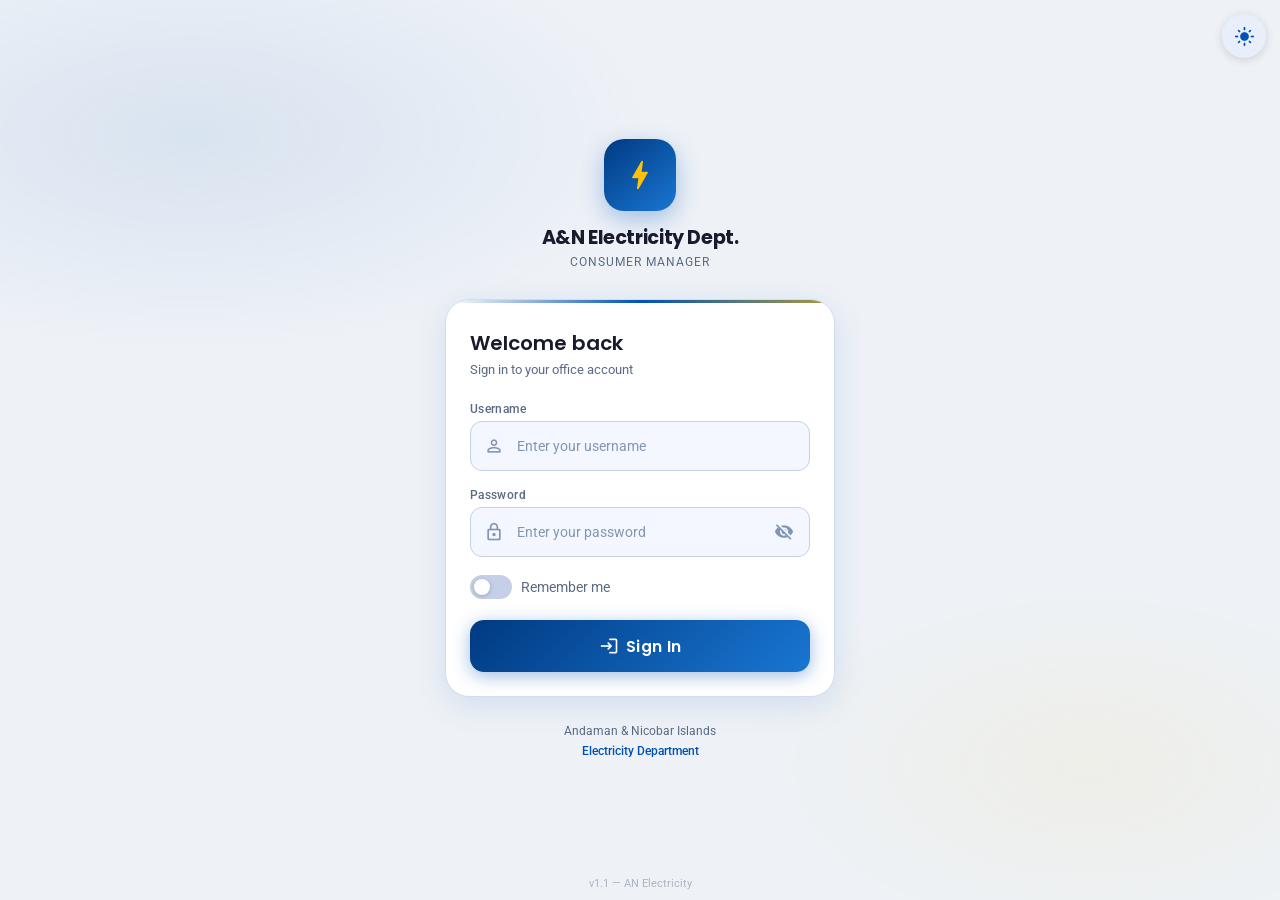
==== commit 367fdff4: "Add files via upload" ====
--- a/index.html
+++ b/index.html
@@ -7,6 +7,22 @@
   <meta name="mobile-web-app-capable" content="yes">
   <meta name="apple-mobile-web-app-capable" content="yes">
   <title>A&amp;N Electricity — Consumer Manager</title>
+  <!-- Invisible bug fix, no visual change: data-theme was hardcoded "dark" on
+       the root element while applyTheme() ran from the script at the BOTTOM of
+       the body, so every light-mode user saw a flash of the dark theme on each
+       load. Resolving it here happens before the first paint. Nothing else in
+       this file was altered - the design is exactly as it was. -->
+  <script>
+  (function(){
+    try{
+      var t = localStorage.getItem('an_elect_theme');
+      if(t !== 'dark' && t !== 'light') t = 'dark';
+      document.documentElement.setAttribute('data-theme', t);
+      var m = document.getElementById('themeColorMeta');
+      if(m) m.content = (t === 'dark') ? '#0F1F3C' : '#0052B4';
+    }catch(e){}
+  })();
+  </script>
   <link rel="manifest" href="./manifest.json">
   <link rel="preconnect" href="https://fonts.googleapis.com">
   <link rel="preconnect" href="https://fonts.gstatic.com" crossorigin>
@@ -15,78 +31,15 @@
   <link rel="preconnect" href="https://cdn.jsdelivr.net">
   <link href="https://fonts.googleapis.com/css2?family=Poppins:wght@500;600;700&family=Roboto:wght@400;500&display=swap" rel="stylesheet">
   <link href="https://fonts.googleapis.com/icon?family=Material+Icons+Round" rel="stylesheet">
-  <link rel="stylesheet" href="./theme.css">
-  <!-- Pre-paint theme resolve (Step 17c Pass 1). MUST stay in the document
-       head and MUST run before the first paint. Previously data-theme was
-       hardcoded "dark" on the root element while applyTheme() ran at the BOTTOM
-       of the body, so every light-mode user saw a flash of the dark theme on
-       every single load. The two hex values here are a deliberate, documented
-       exception to "no raw hex outside theme.css": the theme-color meta cannot
-       read a CSS custom property, and this runs before any stylesheet applies.
-       They are --surface-0 dark / light and must be kept in sync with it. -->
-  <script>
-  (function(){
-    try{
-      var t = localStorage.getItem('an_elect_theme');
-      if(t !== 'dark' && t !== 'light') t = 'dark';
-      document.documentElement.setAttribute('data-theme', t);
-      window.__SURFACE0 = (t === 'dark') ? '#060C18' : '#EEF2F7';
-      var m = document.getElementById('themeColorMeta');
-      if(m) m.content = window.__SURFACE0;
-    }catch(e){}
-  })();
-  </script>
   <style>
-  /* ===== 17c BRIDGE =====================================================
-     Legacy short token names -> theme.css tokens. Contains ZERO hex, so
-     theme.css stays the only place any value is actually defined.
-
-     This file's own :root and [data-theme=dark] blocks used to live here.
-     They loaded AFTER theme.css at equal specificity, so they WON and
-     theme.css did nothing. Deleting them is the load-bearing edit of 17c.
-     Audited against theme.css first: all 18 colour values matched the spec
-     exactly - index.html was the only one of four files with zero drift.
-
-     --primary / --danger / --success are deliberately NOT listed: theme.css
-     already owns those exact names, so this file's 78 var() references to
-     them now resolve to theme.css. --primary therefore correctly becomes
-     #1976D2 in dark mode instead of #0052B4 everywhere.
-     --primary-l / --primary-d are gone entirely: zero references.
-
-     TEMPORARY. Passes 2-4 migrate their own components to real token names
-     and delete entries from here as they go. 17e must close this block out
-     completely - if it still exists after 17e, the drift problem theme.css
-     was created to solve has simply moved into this comment block. */
-  :root{
-    --accent:var(--warning);
-    --bg:var(--surface-0);
-    --card:var(--surface-1);
-    --card-b:var(--border);
-    --t1:var(--text-1);
-    --t2:var(--text-2);
-    --inp:var(--input-bg);
-    --inp-b:var(--input-border);
-    --r:var(--r-lg);
-    --ri:var(--r-sm);
-    --rb:var(--r-md);
-    --fd:var(--ff-display);
-    --fb:var(--ff-body);
-    --ease:var(--ease-standard);
-    --d:var(--dur-base);
-    --sh:var(--shadow-1);
-    --sh-lg:var(--shadow-2);
-    /* Layout composite, page-local. index.html had NO safe-area handling at
-       all, so the bottom nav sat under the gesture bar. Everything that
-       positions itself off the nav uses this, never --nav-h directly.
-       Promote into theme.css in 17e if superadmin.html needs it too. */
-    --nav-total:calc(var(--nav-h) + env(safe-area-inset-bottom, 0px));
-  }
+  :root{--primary:#0052B4;--primary-l:#1976D2;--primary-d:#003A82;--accent:#FFC107;--danger:#D32F2F;--success:#2E7D32;--bg:#EEF2F7;--card:#FFFFFF;--card-b:#D1DCF0;--t1:#1A1A2E;--t2:#3C4A60;--inp:#F4F7FF;--inp-b:#C5D0E8;--nav-h:56px;--bnav-h:64px;--r:20px;--ri:12px;--rb:12px;--fd:'Poppins',sans-serif;--fb:'Roboto',sans-serif;--ease:cubic-bezier(.4,0,.2,1);--d:.22s;--sh:0 2px 12px rgba(0,82,180,.08);--sh-lg:0 8px 32px rgba(0,82,180,.14);}
+  [data-theme=dark]{--bg:#060C18;--card:#0F1F3C;--card-b:#1E3868;--t1:#EEF4FF;--t2:#9CB8DC;--inp:#081428;--inp-b:#1E3868;--sh:0 2px 16px rgba(0,0,0,.45);--sh-lg:0 8px 32px rgba(0,0,0,.5);}
   *,*::before,*::after{box-sizing:border-box;margin:0;padding:0}
   html{overscroll-behavior:none}
   body{font-family:var(--fb);background:var(--bg);color:var(--t1);min-height:100vh;overflow-x:hidden;-webkit-font-smoothing:antialiased;-webkit-tap-highlight-color:transparent;-webkit-text-size-adjust:100%;}
   .hidden{display:none!important}
   .navbar,.search-sec,.bottom-nav,.c-card,.skeleton,.user-menu,.bottom-sheet,.search-wrap,.chip,.f-pill{transition:background-color var(--d) var(--ease),border-color var(--d) var(--ease),color var(--d) var(--ease);}
-  .splash{position:fixed;inset:0;background:#060C18;display:flex;flex-direction:column;align-items:center;justify-content:center;gap:10px;z-index:9999;transition:opacity .35s var(--ease);}
+  .splash{position:fixed;inset:0;background:#080F1E;display:flex;flex-direction:column;align-items:center;justify-content:center;gap:10px;z-index:9999;transition:opacity .35s var(--ease);}
   .splash.out{opacity:0;pointer-events:none}
   .splash-bolt{animation:bolt .9s ease-in-out infinite alternate}
   .splash-bolt .material-icons-round{font-size:52px;color:var(--accent)}
@@ -110,8 +63,8 @@
   .siw{display:flex;align-items:center;background:var(--inp);border:1.5px solid var(--inp-b);border-radius:var(--ri);padding:0 12px;height:46px;gap:8px}
   .siw:focus-within{border-color:var(--primary)}
   .siw .material-icons-round{color:var(--t2);font-size:18px;flex-shrink:0}
-  .sinp{flex:1;background:none;border:none;outline:none;font:var(--t-body-lg);color:var(--text-1)}
-  .sinp::placeholder{color:var(--text-3)}
+  .sinp{flex:1;background:none;border:none;outline:none;font-family:var(--fb);font-size:14px;color:var(--t1)}
+  .sinp::placeholder{color:var(--t2)}
   .sinp:disabled{opacity:.5;cursor:not-allowed;}
   .eye{background:none;border:none;color:var(--t2);cursor:pointer;display:flex;padding:2px}
   .eye .material-icons-round{font-size:18px}
@@ -187,33 +140,22 @@
   [data-theme=dark] .det-edit{background:rgba(25,118,210,.15)}
   .det-del{background:rgba(211,47,47,.1);color:var(--danger)}
   [data-theme=dark] .det-del{background:rgba(211,47,47,.15)}
-  /* App bar is --surface-0 at scroll 0 and lifts to --surface-2 once the
-     list moves under it (DESIGN_SPEC 8). The solid blue bar is gone: on a
-     dark-first palette a saturated 56px band at the top of every screen is
-     the single loudest thing on the display and it competed with the data. */
-  .navbar{position:fixed;top:0;left:0;right:0;height:var(--appbar-h);background:var(--surface-0);display:flex;align-items:center;justify-content:space-between;padding:0 12px;z-index:100;border-bottom:1px solid transparent;transition:background-color var(--dur-fast) var(--ease-standard),border-color var(--dur-fast) var(--ease-standard);}
-  .navbar.scrolled{background:var(--surface-2);border-bottom-color:var(--border-subtle);}
+  .navbar{position:fixed;top:0;left:0;right:0;height:var(--nav-h);background:var(--primary);display:flex;align-items:center;justify-content:space-between;padding:0 12px;z-index:100;box-shadow:0 2px 10px rgba(0,0,0,.2);}
   .nav-left{display:flex;align-items:center;gap:10px}
   .nav-bolt{line-height:1}
   .nav-bolt .material-icons-round{font-size:22px;color:var(--accent)}
-  .nav-app{font:var(--t-title);color:var(--text-1);line-height:1.2;display:block}
-  .nav-office{font:var(--t-label-sm);letter-spacing:var(--t-label-sm-ls);color:var(--text-2);display:block;line-height:1.3;max-width:130px;white-space:nowrap;overflow:hidden;text-overflow:ellipsis}
-  .nav-right{display:flex;gap:8px}
-  /* 40x40, NOT the 48x48 the a11y floor requires. Four icon buttons at 48
-     with 8px gaps needs 216px of a 360px bar and leaves no room for the
-     office name. This is real and it is NOT fixable by CSS: Scan and Quick
-     KWH should not be in the app bar at all (DESIGN_SPEC 8 - "no primary
-     action ever lives here"). Blocked on the 3-tab navigation change in
-     17f. 36 -> 40 is the honest partial improvement available today. */
-  .nav-btn{background:transparent;border:none;border-radius:var(--r-full);width:40px;height:40px;display:flex;align-items:center;justify-content:center;color:var(--text-2);cursor:pointer;transition:background-color var(--dur-fast) var(--ease-standard)}
-  .nav-btn:active{background:var(--surface-2);opacity:.82}
-  .nav-btn .material-icons-round{font-size:22px}
-  .sel-bar{position:fixed;top:0;left:0;right:0;height:var(--appbar-h);background:var(--surface-2);border-bottom:1px solid var(--border-subtle);display:flex;align-items:center;padding:0 12px;gap:12px;z-index:110}
-  .sel-cancel{background:transparent;border:none;border-radius:var(--r-full);width:40px;height:40px;display:flex;align-items:center;justify-content:center;color:var(--text-2);cursor:pointer;flex-shrink:0}
+  .nav-app{font-family:var(--fd);font-size:15px;font-weight:700;color:#fff;line-height:1.2}
+  .nav-office{font-size:11px;color:rgba(255,255,255,.7);display:block;line-height:1.2;max-width:160px;white-space:nowrap;overflow:hidden;text-overflow:ellipsis}
+  .nav-right{display:flex;gap:4px}
+  .nav-btn{background:rgba(255,255,255,.15);border:none;border-radius:50%;width:36px;height:36px;display:flex;align-items:center;justify-content:center;color:#fff;cursor:pointer;transition:background .15s}
+  .nav-btn:active{background:rgba(255,255,255,.3)}
+  .nav-btn .material-icons-round{font-size:20px}
+  .sel-bar{position:fixed;top:0;left:0;right:0;height:var(--nav-h);background:#102040;display:flex;align-items:center;padding:0 12px;gap:12px;z-index:110}
+  .sel-cancel{background:rgba(255,255,255,.15);border:none;border-radius:50%;width:36px;height:36px;display:flex;align-items:center;justify-content:center;color:#fff;cursor:pointer;flex-shrink:0}
   .sel-cancel .material-icons-round{font-size:20px}
-  .sel-cnt{flex:1;font:var(--t-subtitle);color:var(--text-1)}
-  .sel-all-btn{background:var(--surface-3);border:none;border-radius:var(--r-full);padding:8px 14px;font:var(--t-label);letter-spacing:var(--t-label-ls);color:var(--text-1);cursor:pointer;white-space:nowrap}
-  .user-menu{position:fixed;top:calc(var(--appbar-h) + 8px);right:12px;background:var(--surface-4);border:1px solid var(--border-subtle);border-radius:var(--r-lg);padding:16px;z-index:200;min-width:210px;box-shadow:var(--shadow-3);opacity:0;transform:translateY(-8px) scale(.96);pointer-events:none;transition:opacity .2s var(--ease),transform .2s var(--ease);}
+  .sel-cnt{flex:1;font-family:var(--fd);font-size:15px;font-weight:600;color:#fff}
+  .sel-all-btn{background:rgba(255,255,255,.15);border:none;border-radius:20px;padding:6px 14px;font-family:var(--fd);font-size:12px;font-weight:500;color:#fff;cursor:pointer;white-space:nowrap}
+  .user-menu{position:fixed;top:calc(var(--nav-h) + 8px);right:12px;background:var(--card);border:1px solid var(--card-b);border-radius:20px;padding:16px;z-index:200;min-width:210px;box-shadow:var(--sh-lg);opacity:0;transform:translateY(-8px) scale(.96);pointer-events:none;transition:opacity .2s var(--ease),transform .2s var(--ease);}
   .user-menu.show{opacity:1;transform:none;pointer-events:all}
   .um-avatar{width:42px;height:42px;border-radius:50%;background:var(--primary);display:flex;align-items:center;justify-content:center;margin-bottom:8px}
   .um-avatar .material-icons-round{color:#fff;font-size:22px}
@@ -228,9 +170,9 @@
   .mi.install{color:var(--success)}
   .mi.install .material-icons-round{color:var(--success)}
   .menu-ov{position:fixed;inset:0;z-index:150}
-  .search-sec{position:fixed;top:var(--appbar-h);left:0;right:0;background:var(--surface-0);padding:10px 14px 0;z-index:90;border-bottom:1px solid var(--border-subtle);}
-  .search-wrap{display:flex;align-items:center;background:var(--input-bg);border:1px solid var(--input-border);border-radius:var(--r-full);padding:0 14px;gap:8px;height:48px;transition:border-color var(--dur-fast) var(--ease-standard),box-shadow var(--dur-fast) var(--ease-standard)}
-  .search-wrap:focus-within{border-color:var(--primary);box-shadow:var(--focus-ring)}
+  .search-sec{position:fixed;top:var(--nav-h);left:0;right:0;background:var(--bg);padding:10px 14px 0;z-index:90;border-bottom:1px solid var(--card-b);}
+  .search-wrap{display:flex;align-items:center;background:var(--inp);border:1.5px solid var(--inp-b);border-radius:var(--ri);padding:0 12px;gap:8px;height:44px}
+  .search-wrap:focus-within{border-color:var(--primary)}
   .s-ico{color:var(--t2);font-size:20px!important;flex-shrink:0}
   .search-inp{flex:1;background:none;border:none;outline:none;font-family:var(--fb);font-size:14px;color:var(--t1)}
   .search-inp::placeholder{color:var(--t2)}
@@ -239,100 +181,109 @@
   .s-clr .material-icons-round{font-size:18px}
   .f-row{display:flex;align-items:center;gap:6px;padding:8px 0 4px;overflow-x:auto;scrollbar-width:none;-webkit-overflow-scrolling:touch;scroll-behavior:smooth}
   .f-row::-webkit-scrollbar{display:none}
-  .f-pill{flex-shrink:0;background:var(--surface-3);border:1px solid transparent;border-radius:var(--r-full);padding:0 12px;height:32px;font:var(--t-label);letter-spacing:var(--t-label-ls);color:var(--text-2);cursor:pointer;transition:background-color var(--dur-instant) var(--ease-standard),color var(--dur-instant) var(--ease-standard);display:inline-flex;align-items:center;gap:4px;}
+  .f-pill{flex-shrink:0;background:var(--inp);border:1.5px solid var(--inp-b);border-radius:20px;padding:3px 12px;font-size:11.5px;font-family:var(--fd);font-weight:500;color:var(--t2);cursor:pointer;transition:all .15s;display:inline-flex;align-items:center;gap:4px;}
   .f-pill .material-icons-round{font-size:13px}
-  .stat-dot-active{color:var(--success-text)}
-  .stat-dot-inactive{color:var(--text-3)}
-  .stat-dot-defaulter{color:var(--danger-text)}
-  .f-pill.active{background:var(--primary-container);border-color:transparent;color:var(--on-primary-container)}
-  .f-pill.active-s{background:var(--success-container);border-color:transparent;color:var(--on-success-container)}
-  .f-pill.inactive-s{background:var(--surface-3);border-color:var(--border-strong);color:var(--text-2)}
-  .f-pill.defaulter-s{background:var(--danger-container);border-color:transparent;color:var(--on-danger-container)}
+  .stat-dot-active{color:#2E7D32}
+  .stat-dot-inactive{color:#757575}
+  .stat-dot-defaulter{color:var(--danger)}
+  [data-theme=dark] .stat-dot-active{color:#66BB6A}
+  [data-theme=dark] .stat-dot-inactive{color:#BDBDBD}
+  [data-theme=dark] .stat-dot-defaulter{color:#EF9A9A}
+  .f-pill.active{background:var(--primary);border-color:var(--primary);color:#fff}
+  .f-pill.active-s{background:rgba(46,125,50,.15);border-color:rgba(46,125,50,.3);color:#2E7D32}
+  .f-pill.inactive-s{background:rgba(120,120,120,.12);border-color:rgba(120,120,120,.2);color:#757575}
+  .f-pill.defaulter-s{background:rgba(211,47,47,.12);border-color:rgba(211,47,47,.2);color:var(--danger)}
+  [data-theme=dark] .f-pill.active-s{background:rgba(76,175,80,.2);color:#66BB6A;border-color:rgba(76,175,80,.3)}
+  [data-theme=dark] .f-pill.inactive-s{background:rgba(120,120,120,.2);color:#BDBDBD}
+  [data-theme=dark] .f-pill.defaulter-s{background:rgba(211,47,47,.2);color:#EF9A9A}
   .f-sep{flex:1}
-  .sort-btn{display:flex;align-items:center;gap:3px;background:var(--surface-3);border:1px solid transparent;border-radius:var(--r-full);padding:0 12px;height:32px;font:var(--t-label);letter-spacing:var(--t-label-ls);color:var(--text-2);cursor:pointer;white-space:nowrap;flex-shrink:0;}
+  .sort-btn{display:flex;align-items:center;gap:3px;background:var(--inp);border:1.5px solid var(--inp-b);border-radius:10px;padding:3px 10px;font-size:11px;font-family:var(--fd);font-weight:600;color:var(--t2);cursor:pointer;white-space:nowrap;flex-shrink:0;}
   .sort-btn .material-icons-round{font-size:15px}
-  .sort-btn.active{background:var(--primary-container);color:var(--on-primary-container)}
+  .sort-btn.active{border-color:var(--primary);color:var(--primary)}
   .chips-wrap{position:relative}
-  .chips-wrap::after{content:'';position:absolute;right:0;top:0;bottom:0;width:28px;background:linear-gradient(to right,transparent,var(--surface-0));pointer-events:none;z-index:1}
+  .chips-wrap::after{content:'';position:absolute;right:0;top:0;bottom:0;width:28px;background:linear-gradient(to right,transparent,var(--bg));pointer-events:none;z-index:1}
   .chips{display:flex;gap:8px;overflow-x:auto;padding:8px 0 10px;scrollbar-width:none;-webkit-overflow-scrolling:touch;scroll-behavior:smooth}
   .chips::-webkit-scrollbar{display:none}
-  .chip{flex-shrink:0;background:var(--surface-3);border:1px solid transparent;border-radius:var(--r-full);padding:0 14px;height:36px;display:inline-flex;align-items:center;font:var(--t-label);letter-spacing:var(--t-label-ls);color:var(--text-2);cursor:pointer;transition:background-color var(--dur-instant) var(--ease-spring),color var(--dur-instant) var(--ease-standard);white-space:nowrap}
-  .chip.active{background:var(--primary-container);border-color:transparent;color:var(--on-primary-container)}
-  .main{padding-bottom:calc(var(--nav-total) + 24px);padding-left:14px;padding-right:14px;}
-  .sync-row{display:flex;align-items:center;gap:8px;height:36px;padding:0 14px;margin:10px 0 8px;background:var(--surface-3);border-radius:var(--r-full);color:var(--text-2)}
-  .sync-row:has(.sync-dot.offline){background:var(--offline-bg);color:var(--offline-text)}
-  .sync-dot{width:8px;height:8px;border-radius:var(--r-full);background:var(--text-3);flex-shrink:0;transition:background-color var(--dur-slow) var(--ease-standard)}
-  .sync-dot.online{background:var(--success-text)}
-  .sync-dot.syncing{background:var(--warning);animation:blink 1s infinite}
-  .sync-dot.offline{background:var(--text-2)}
+  .chip{flex-shrink:0;background:var(--inp);border:1.5px solid var(--inp-b);border-radius:20px;padding:4px 12px;font-size:11.5px;font-family:var(--fd);font-weight:500;color:var(--t2);cursor:pointer;transition:all .15s;white-space:nowrap}
+  .chip.active{background:var(--primary);border-color:var(--primary);color:#fff}
+  .main{padding-bottom:calc(var(--bnav-h) + 24px);padding-left:14px;padding-right:14px;}
+  .sync-row{display:flex;align-items:center;gap:8px;padding:10px 2px 8px}
+  .sync-dot{width:8px;height:8px;border-radius:50%;background:#9E9E9E;flex-shrink:0;transition:background .4s}
+  .sync-dot.online{background:#4CAF50}
+  .sync-dot.syncing{background:var(--accent);animation:blink 1s infinite}
+  .sync-dot.offline{background:#FF5722}
   .sync-dot.pending{background:var(--accent)}
   @keyframes blink{0%,100%{opacity:1}50%{opacity:.2}}
-  .sync-txt{font:var(--t-label);letter-spacing:var(--t-label-ls);color:inherit;flex:1}
-  .cnt-txt{font:var(--t-label);color:var(--primary-text);font-variant-numeric:tabular-nums}
-  .refresh-btn{background:none;border:none;color:inherit;cursor:pointer;padding:4px;display:flex;align-items:center;border-radius:var(--r-full)}
+  .sync-txt{font-size:11.5px;color:var(--t2);flex:1}
+  .cnt-txt{font-size:12px;font-family:var(--fd);font-weight:600;color:var(--primary)}
+  .refresh-btn{background:none;border:none;color:var(--t2);cursor:pointer;padding:4px;display:flex;align-items:center;border-radius:50%}
   .refresh-btn:active{color:var(--primary)}
   .refresh-btn .material-icons-round{font-size:18px}
   .refresh-btn.spin .material-icons-round{animation:spin .7s linear infinite}
-  /* --shadow-1 resolves to none in dark, where the surface tone carries the
-     elevation instead (DESIGN_SPEC 6). */
-  .c-card{background:var(--surface-1);border:1px solid var(--border-subtle);border-radius:var(--r-lg);padding:16px;margin-bottom:12px;box-shadow:var(--shadow-1);position:relative;overflow:hidden;animation:fadeUp var(--dur-base) var(--ease-decel) both;cursor:pointer;transition:transform var(--dur-instant) var(--ease-standard),background-color var(--dur-fast) var(--ease-standard),box-shadow var(--dur-fast) var(--ease-standard);user-select:none;-webkit-user-select:none;}
+  .c-card{background:var(--card);border:1px solid var(--card-b);border-radius:var(--r);padding:13px 14px;margin-bottom:9px;box-shadow:var(--sh);position:relative;overflow:hidden;animation:fadeUp .28s var(--ease) both;cursor:pointer;transition:transform .1s,border-color .15s,background .15s;user-select:none;-webkit-user-select:none;}
   @keyframes fadeUp{from{opacity:0;transform:translateY(8px)}to{opacity:1;transform:translateY(0)}}
   @keyframes tabFade{from{opacity:0;transform:translateY(6px)}to{opacity:1;transform:translateY(0)}}
   .tab-anim{animation:tabFade .25s cubic-bezier(.4,0,.2,1) both;}
-  .c-card:active{transform:scale(.985);opacity:.92}
-  .c-card.selected{background:var(--surface-3);border-color:transparent;box-shadow:inset 2px 0 0 var(--primary)}
-  .c-card.pressing{background:var(--surface-2)}
+  .c-card:active{transform:scale(.985)}
+  .c-card.selected{border-color:var(--primary)}
+  .c-card.pressing{background:rgba(0,82,180,.04)}
+  [data-theme=dark] .c-card.selected{background:rgba(25,118,210,.1)}
+  [data-theme=dark] .c-card.pressing{background:rgba(255,255,255,.03)}
+  [data-theme=dark] .c-card::before{content:'';position:absolute;top:0;left:0;right:0;height:1px;background:rgba(255,255,255,.05)}
   .c-inner{display:flex;align-items:center;gap:11px}
-  .c-check{width:22px;height:22px;border-radius:var(--r-full);border:2px solid var(--border-strong);display:flex;align-items:center;justify-content:center;flex-shrink:0;background:var(--input-bg);transition:background-color var(--dur-instant) var(--ease-standard),border-color var(--dur-instant) var(--ease-standard)}
+  .c-check{width:22px;height:22px;border-radius:50%;border:2px solid var(--inp-b);display:flex;align-items:center;justify-content:center;flex-shrink:0;background:var(--inp);transition:all .15s}
   .c-card.selected .c-check{background:var(--primary);border-color:var(--primary)}
-  .c-check .material-icons-round{font-size:13px;color:var(--on-primary);display:none}
+  .c-check .material-icons-round{font-size:13px;color:#fff;display:none}
   .c-card.selected .c-check .material-icons-round{display:block}
   .c-body{flex:1;min-width:0}
   .c-row1{display:flex;align-items:center;gap:5px;margin-bottom:3px;flex-wrap:nowrap}
-  .c-conno{display:flex;align-items:baseline;gap:2px;flex:1;min-width:0;overflow:hidden}
-  .id-pre{flex-shrink:0;font:var(--t-label);letter-spacing:var(--t-label-ls);color:var(--text-2);text-transform:uppercase}
-  .id-num{font-family:var(--ff-body);font-weight:var(--num-weight);font-size:15px;line-height:1.15;color:var(--text-1);font-variant-numeric:tabular-nums;font-feature-settings:'tnum' 1;white-space:nowrap;overflow:hidden;text-overflow:ellipsis}
-  .badges{display:flex;gap:6px;flex-shrink:0;align-items:center}
-  .area-badge{background:var(--primary-container);color:var(--on-primary-container);font:var(--t-label);letter-spacing:var(--t-label-ls);padding:3px 8px;border-radius:var(--r-xs)}
-  .status-badge{font:var(--t-label);letter-spacing:var(--t-label-ls);padding:3px 8px;border-radius:var(--r-xs)}
-  .status-badge.active{background:var(--success-container);color:var(--on-success-container)}
-  .status-badge.inactive{background:var(--surface-3);color:var(--text-2);box-shadow:inset 0 0 0 1px var(--border-strong)}
-  .status-badge.defaulter{background:var(--danger-container);color:var(--on-danger-container)}
-  .c-name{font:var(--t-title);color:var(--text-1);white-space:nowrap;overflow:hidden;text-overflow:ellipsis;margin-bottom:4px}
-  .c-meta{display:flex;flex-wrap:wrap;gap:4px 12px}
-  .c-mi{display:flex;align-items:center;gap:4px;font:var(--t-body-sm);color:var(--text-2)}
-  .c-mi .material-icons-round{font-size:14px;color:var(--text-3)}
-  .c-arrow{color:var(--text-3);font-size:20px;flex-shrink:0;line-height:1}
-  .ripple{position:absolute;border-radius:var(--r-full);background:var(--surface-3);opacity:.7;transform:scale(0);animation:rip .55s ease-out forwards;pointer-events:none}
+  .c-conno{font-size:11px;font-family:var(--fd);font-weight:600;color:var(--t2);flex:1;min-width:0;white-space:nowrap;overflow:hidden;text-overflow:ellipsis}
+  .badges{display:flex;gap:5px;flex-shrink:0}
+  .area-badge{background:rgba(0,82,180,.1);color:var(--primary);font-size:10px;font-family:var(--fd);font-weight:600;padding:2px 7px;border-radius:7px}
+  [data-theme=dark] .area-badge{background:rgba(0,120,255,.25);color:#90CAF9}
+  .status-badge{font-size:10px;font-family:var(--fd);font-weight:600;padding:2px 7px;border-radius:7px}
+  .status-badge.active{background:rgba(46,125,50,.12);color:#2E7D32}
+  .status-badge.inactive{background:rgba(120,120,120,.12);color:#757575}
+  .status-badge.defaulter{background:rgba(211,47,47,.12);color:var(--danger)}
+  [data-theme=dark] .status-badge.active{background:rgba(46,125,50,.25);color:#81C784}
+  [data-theme=dark] .status-badge.inactive{background:rgba(120,120,120,.25);color:#BDBDBD}
+  [data-theme=dark] .status-badge.defaulter{background:rgba(211,47,47,.25);color:#EF9A9A}
+  .c-name{font-family:var(--fd);font-size:14px;font-weight:600;color:var(--t1);white-space:nowrap;overflow:hidden;text-overflow:ellipsis;margin-bottom:4px}
+  .c-meta{display:flex;flex-wrap:wrap;gap:3px 12px}
+  .c-mi{display:flex;align-items:center;gap:4px;font-size:12px;color:var(--t2)}
+  .c-mi .material-icons-round{font-size:14px}
+  .c-mi.meter .material-icons-round{color:#FFC107;opacity:.85}
+  .c-mi.phone .material-icons-round{color:#4CAF50;opacity:.85}
+  .c-mi.addr .material-icons-round{color:#FF7043;opacity:.8}
+  .c-arrow{color:var(--t2);font-size:20px;flex-shrink:0;line-height:1;opacity:.55}
+  .ripple{position:absolute;border-radius:50%;background:rgba(0,82,180,.1);transform:scale(0);animation:rip .55s ease-out forwards;pointer-events:none}
+  [data-theme=dark] .ripple{background:rgba(255,255,255,.06)}
   @keyframes rip{to{transform:scale(4);opacity:0}}
-  .skeleton{background:var(--surface-1);border:1px solid var(--border-subtle);border-radius:var(--r-lg);padding:16px;margin-bottom:12px}
-  .sk{border-radius:var(--r-sm);background:linear-gradient(90deg,var(--surface-3) 25%,var(--border) 50%,var(--surface-3) 75%);background-size:200% 100%;animation:shim 1.1s linear infinite}
+  .skeleton{background:var(--card);border:1px solid var(--card-b);border-radius:var(--r);padding:14px;margin-bottom:9px}
+  .sk{border-radius:6px;background:linear-gradient(90deg,var(--inp) 25%,var(--card-b) 50%,var(--inp) 75%);background-size:200% 100%;animation:shim 1.4s infinite}
   @keyframes shim{0%{background-position:200% 0}100%{background-position:-200% 0}}
-  .sk-row{display:flex;justify-content:space-between;margin-bottom:10px}
+  .sk-row{display:flex;justify-content:space-between;margin-bottom:9px}
   .empty-state{text-align:center;padding:56px 24px;animation:fadeUp .4s var(--ease)}
-  .empty-state .material-icons-round{font-size:52px;color:var(--text-3)}
-  .empty-title{font:var(--t-subtitle);color:var(--text-1);margin:12px 0 5px}
-  .empty-sub{font:var(--t-body-lg);color:var(--text-2)}
+  .empty-state .material-icons-round{font-size:52px;color:var(--t2);opacity:.3}
+  .empty-title{font-family:var(--fd);font-size:15px;font-weight:600;color:var(--t1);margin:12px 0 5px}
+  .empty-sub{font-size:13px;color:var(--t2);line-height:1.5}
   .err-bar{background:rgba(211,47,47,.07);border:1px solid rgba(211,47,47,.18);border-radius:14px;padding:12px 14px;display:flex;align-items:center;gap:10px;font-size:13px;color:var(--danger);margin-bottom:10px}
   .err-bar .material-icons-round{font-size:17px;flex-shrink:0}
-  .del-bar{position:fixed;bottom:var(--nav-total);left:0;right:0;background:var(--danger);padding:13px 16px;display:flex;align-items:center;justify-content:center;gap:10px;z-index:95;animation:slideUp .25s var(--ease)}
+  .del-bar{position:fixed;bottom:var(--bnav-h);left:0;right:0;background:var(--danger);padding:13px 16px;display:flex;align-items:center;justify-content:center;gap:10px;z-index:95;animation:slideUp .25s var(--ease)}
   @keyframes slideUp{from{transform:translateY(100%)}to{transform:translateY(0)}}
   .del-bar-btn{background:none;border:none;color:#fff;font-family:var(--fd);font-size:15px;font-weight:600;cursor:pointer;display:flex;align-items:center;gap:8px}
   .del-bar-btn .material-icons-round{font-size:20px}
-  /* --shadow-2 resolves to none in dark, where the border does the work
-     instead - shadows are invisible on a dark surface (DESIGN_SPEC 6). */
-  .fab{position:fixed;bottom:calc(var(--nav-total) + 16px);right:16px;width:56px;height:56px;border-radius:var(--r-full);background:var(--primary);color:var(--on-primary);border:1px solid transparent;box-shadow:var(--shadow-2);display:flex;align-items:center;justify-content:center;cursor:pointer;z-index:90;transition:transform var(--dur-fast) var(--ease-spring);overflow:hidden}
-  [data-theme="dark"] .fab{border-color:var(--border-strong)}
-  .fab:active{transform:scale(.92)}
+  .fab{position:fixed;bottom:calc(var(--bnav-h) + 14px);right:18px;width:54px;height:54px;border-radius:50%;background:var(--primary);color:#fff;border:none;box-shadow:0 4px 20px rgba(0,82,180,.45);display:flex;align-items:center;justify-content:center;cursor:pointer;z-index:90;transition:transform .15s var(--ease),box-shadow .15s;overflow:hidden}
+  .fab:active{transform:scale(.88);box-shadow:0 2px 8px rgba(0,82,180,.3)}
   .fab .material-icons-round{font-size:26px}
-  .bottom-nav{position:fixed;bottom:0;left:0;right:0;height:var(--nav-total);padding-bottom:env(safe-area-inset-bottom, 0px);background:var(--surface-2);border-top:1px solid var(--border-subtle);display:flex;z-index:100;transition:transform var(--dur-slow) var(--ease-standard)}
+  .bottom-nav{position:fixed;bottom:0;left:0;right:0;height:var(--bnav-h);background:var(--card);border-top:1px solid var(--card-b);display:flex;z-index:100;transition:transform .25s var(--ease)}
   .bottom-nav.hide{transform:translateY(100%)}
-  .bnav{flex:1;background:none;border:none;display:flex;flex-direction:column;align-items:center;justify-content:center;gap:3px;color:var(--text-3);font:var(--t-label-sm);letter-spacing:var(--t-label-sm-ls);cursor:pointer;padding:6px 0 10px;transition:color var(--dur-fast) var(--ease-standard);position:relative}
-  .bnav.active{color:var(--primary-text)}
-  .bnav.active::before{content:'';position:absolute;top:6px;width:28px;height:3px;background:var(--primary-text);border-radius:var(--r-full)}
+  .bnav{flex:1;background:none;border:none;display:flex;flex-direction:column;align-items:center;justify-content:center;gap:2px;color:var(--t2);font-size:10px;font-family:var(--fd);font-weight:500;cursor:pointer;padding:6px 0 10px;transition:color .15s;position:relative}
+  .bnav.active{color:var(--primary)}
+  .bnav.active::before{content:'';position:absolute;top:8px;width:28px;height:3px;background:var(--primary);border-radius:2px}
   .bnav .material-icons-round{font-size:22px}
   #sentinel{height:20px}
-  #toast{position:fixed;bottom:calc(var(--nav-total) + 14px);left:50%;transform:translateX(-50%) translateY(10px);background:#1A2A4A;color:#fff;padding:9px 20px;border-radius:20px;font-size:13px;font-family:var(--fb);z-index:999;white-space:nowrap;box-shadow:0 4px 16px rgba(0,0,0,.3);opacity:0;pointer-events:none;transition:opacity .25s,transform .25s var(--ease);}
+  #toast{position:fixed;bottom:calc(var(--bnav-h) + 14px);left:50%;transform:translateX(-50%) translateY(10px);background:#1A2A4A;color:#fff;padding:9px 20px;border-radius:20px;font-size:13px;font-family:var(--fb);z-index:999;white-space:nowrap;box-shadow:0 4px 16px rgba(0,0,0,.3);opacity:0;pointer-events:none;transition:opacity .25s,transform .25s var(--ease);}
   #toast.show{opacity:1;transform:translateX(-50%) translateY(0)}
   #toast.err{background:var(--danger)}
   #toast.ok{background:var(--success)}
@@ -433,12 +384,14 @@
   .qkwh-change-btn{background:var(--inp);border:1px solid var(--inp-b);border-radius:10px;height:36px;padding:0 14px;font-family:var(--fd);font-size:12px;font-weight:600;color:var(--t1);cursor:pointer;flex-shrink:0}
   .qkwh-change-btn:active{opacity:.7}
   .prefix-row{display:flex;gap:8px;padding:0 0 10px;flex-wrap:wrap}
-  .prefix-chip{background:var(--surface-3);border:1px solid transparent;border-radius:var(--r-full);padding:0 16px;height:36px;display:inline-flex;align-items:center;font:var(--t-label);letter-spacing:var(--t-label-ls);color:var(--primary-text);cursor:pointer;transition:opacity var(--dur-fast) var(--ease-standard)}
+  .prefix-chip{background:var(--inp);border:1.5px solid var(--inp-b);border-radius:20px;padding:5px 16px;font-size:12.5px;font-family:var(--fd);font-weight:700;color:var(--primary);cursor:pointer;transition:opacity .15s}
   .prefix-chip:active{opacity:.6}
-  .save-banner{position:fixed;left:0;right:0;bottom:var(--nav-total);background:var(--danger);color:#fff;padding:11px 14px;display:flex;align-items:center;gap:10px;z-index:96;font-size:12.5px;font-family:var(--fd);font-weight:500}
+  .save-banner{position:fixed;left:0;right:0;bottom:var(--bnav-h);background:var(--danger);color:#fff;padding:11px 14px;display:flex;align-items:center;gap:10px;z-index:96;font-size:12.5px;font-family:var(--fd);font-weight:500}
   .save-banner .material-icons-round{font-size:18px;flex-shrink:0}
   .save-banner-txt{flex:1;line-height:1.35}
   .save-banner-btn{background:rgba(255,255,255,.2);border:none;color:#fff;border-radius:9px;padding:6px 13px;font-family:var(--fd);font-size:12px;font-weight:700;cursor:pointer;flex-shrink:0}
+  .save-banner-btn.fix{background:rgba(255,255,255,.34)}
+  .save-banner-btn:active{background:rgba(255,255,255,.45)}
   .qkwh-prev{font-size:11.5px;color:var(--t2);margin-top:6px;display:flex;align-items:center;gap:5px;line-height:1.4}
   .qkwh-prev .material-icons-round{font-size:14px}
   .qkwh-warn{font-size:11.5px;color:#B8860B;margin-top:6px;display:flex;align-items:flex-start;gap:5px;line-height:1.4}
@@ -470,16 +423,12 @@
      cards vary too much in height for a clean auto-fill grid); only the
      consumer list -- the primary, highest-volume view -- gets the grid. */
   @media (min-width:960px){
-    /* In rail mode the bottom nav becomes a LEFT rail, so nothing may offset
-       itself from the bottom any more. This zeroed --bnav-h before Pass 1
-       renamed it; the override has to follow the rename or the desktop layout
-       keeps 88px of dead space and floats the FAB. */
-    :root{--nav-total:0px;--rail-w:96px}
+    :root{--bnav-h:0px;--rail-w:96px}
     .main{margin-left:var(--rail-w);padding-left:24px;padding-right:24px;max-width:1400px;}
     .search-sec{left:var(--rail-w);}
     #consumerList{display:grid;grid-template-columns:repeat(auto-fill,minmax(320px,1fr));gap:12px;align-items:start;}
     #consumerList .c-card{margin-bottom:0;}
-    .bottom-nav{top:var(--appbar-h);bottom:0;left:0;right:auto;width:var(--rail-w);height:auto;flex-direction:column;border-top:none;border-right:1px solid var(--border-subtle);padding-top:12px;padding-bottom:0;}
+    .bottom-nav{top:var(--nav-h);bottom:0;left:0;right:auto;width:var(--rail-w);height:auto;flex-direction:column;border-top:none;border-right:1px solid var(--card-b);padding-top:12px;}
     .bottom-nav.hide{transform:translateX(-100%)}
     .bnav{flex:none;padding:14px 0;}
     .bnav.active::before{top:50%;left:0;width:3px;height:28px;transform:translateY(-50%);}
@@ -806,6 +755,7 @@
 <div class="save-banner hidden" id="saveBanner">
   <span class="material-icons-round">cloud_off</span>
   <span class="save-banner-txt" id="saveBannerTxt"></span>
+  <button class="save-banner-btn fix hidden" id="saveBannerFix" onclick="fixFailedSave()">Fix</button>
   <button class="save-banner-btn" onclick="retryFailedSaves()">Retry</button>
 </div>
 <button class="fab" id="fabBtn" onclick="openAddForm()"><span class="material-icons-round">add</span></button>
@@ -898,13 +848,6 @@
   renderPrefixRow('qkwhPrefixRow',quickPrefixFillQkwh);
   adjustLayout();
   window.addEventListener('resize',adjustLayout);
-  (function(){
-    var nb=$('navbar'), last=false;
-    window.addEventListener('scroll',function(){
-      var on=(window.scrollY||document.documentElement.scrollTop)>4;
-      if(on!==last){last=on;nb.classList.toggle('scrolled',on);}
-    },{passive:true});
-  })();
   document.fonts.ready.then(adjustLayout);
   new IntersectionObserver(entries=>{if(entries[0].isIntersecting&&displayedN<filtered.length)appendCards();},{threshold:0.1}).observe($('sentinel'));
   setupSwipeClose();
@@ -1054,7 +997,7 @@
   var addr=c.address?'<div class="c-mi addr"><span class="material-icons-round">location_on</span>'+esc(c.address).substring(0,28)+'</div>':'';
   var check=selectMode?'<div class="c-check"><span class="material-icons-round">check</span></div>':'';
   var arrow=selectMode?'':'<span class="c-arrow material-icons-round">chevron_right</span>';
-  div.innerHTML='<div class="c-inner">'+check+'<div class="c-body"><div class="c-row1"><span class="c-conno">'+splitId(c.conNo)+'</span><div class="badges">'+area+'<span class="status-badge '+status+'">'+esc(c.status||'Active')+'</span></div></div><div class="c-name">'+esc(c.consumerName||'—')+'</div><div class="c-meta">'+meter+phone+addr+'</div></div>'+arrow+'</div>';
+  div.innerHTML='<div class="c-inner">'+check+'<div class="c-body"><div class="c-row1"><span class="c-conno">'+esc(c.conNo||'—')+'</span><div class="badges">'+area+'<span class="status-badge '+status+'">'+esc(c.status||'Active')+'</span></div></div><div class="c-name">'+esc(c.consumerName||'—')+'</div><div class="c-meta">'+meter+phone+addr+'</div></div>'+arrow+'</div>';
   if(selectMode){div.addEventListener('click',function(){toggleCard(c.conNo,div);});}
   else{div.addEventListener('click',function(){openDetail(c);});attachLongPress(div,c);div.addEventListener('pointerdown',function(e){addRipple(div,e);prefetchConsumerDetail(c);});}
   return div;
@@ -1137,7 +1080,7 @@
 function setArea(el,code){activeArea=code;document.querySelectorAll('.chip').forEach(function(c){c.classList.remove('active');});el.classList.add('active');resetAndLoad();}
 function setStatus(el,status){activeStatus=status;document.querySelectorAll('.f-pill').forEach(function(p){p.classList.remove('active','active-s','inactive-s','defaulter-s');});if(status==='ALL')el.classList.add('active');else if(status==='Active')el.classList.add('active-s');else if(status==='Inactive')el.classList.add('inactive-s');else if(status==='Defaulter')el.classList.add('defaulter-s');resetAndLoad();}
 function cycleSort(){var orders=['default','asc','desc'],labels=['Default','A \u2192 Z','Z \u2192 A'];var cur=orders.indexOf(sortOrder);sortOrder=orders[(cur+1)%3];$('sortLbl').textContent=labels[orders.indexOf(sortOrder)];$('sortBtn').classList.toggle('active',sortOrder!=='default');resetAndLoad();}
-function applyTheme(t){document.documentElement.setAttribute('data-theme',t);$('themeMenuIcon').textContent=t==='dark'?'light_mode':'dark_mode';$('themeMenuLabel').textContent=t==='dark'?'Switch to Light Mode':'Switch to Dark Mode';$('themeColorMeta').content=t==='dark'?'#060C18':'#EEF2F7';localStorage.setItem('an_elect_theme',t);}
+function applyTheme(t){document.documentElement.setAttribute('data-theme',t);$('themeMenuIcon').textContent=t==='dark'?'light_mode':'dark_mode';$('themeMenuLabel').textContent=t==='dark'?'Switch to Light Mode':'Switch to Dark Mode';$('themeColorMeta').content=t==='dark'?'#0F1F3C':'#0052B4';localStorage.setItem('an_elect_theme',t);}
 function toggleThemeFromMenu(){applyTheme(document.documentElement.getAttribute('data-theme')==='dark'?'light':'dark');}
 $('userMenuBtn').addEventListener('click',function(){var open=$('userMenu').classList.contains('show');if(open)closeUserMenu();else{$('userMenu').classList.add('show');$('menuOv').classList.remove('hidden');}});
 function closeUserMenu(){$('userMenu').classList.remove('show');$('menuOv').classList.add('hidden');}
@@ -1283,13 +1226,53 @@
   }catch(err){
     revertConsumerOptimistic(mode,consumerData,originalConsumer,snapshot);
     if(activeTab==='consumers')resetAndLoad();
+    var _reason=err.name==='AbortError'?'request timed out':err.message;
     queueFailedSave((mode==='add'?'Add: ':'Edit: ')+(consumerData.ConsumerName||consumerData.ConNo),function(){
       applyConsumerOptimistic(mode,consumerData,originalConsumer);
       if(activeTab==='consumers')resetAndLoad();
       sendConsumerSave(mode,consumerData,originalConsumer,snapshot);
-    },err.name==='AbortError'?'request timed out':err.message);
+    },_reason,function(){
+      fixConsumerForm(mode,consumerData,originalConsumer,_reason);
+    });
   }
   _pendingSaves--;
+}
+/* Gap 7.1 - reopen the consumer form holding exactly what was attempted.
+   Two things make this correct rather than approximate:
+   1. CF.consumer must be the ORIGINAL record, not the attempted one, because
+      saveConsumer() reads _rowIndex / sNo / createdAt off it to build the
+      update payload. So the form is opened from the original and the visible
+      field values are then overwritten with the attempted ones.
+   2. consumerData is PascalCase (sheet header keys, as sent to the server),
+      while the form fields are read back individually - so each input is set
+      from its own key rather than by running it through normalize(). */
+function fixConsumerForm(mode,consumerData,originalConsumer,reason){
+  closeSheet();
+  setTimeout(function(){
+    if(mode==='add')openAddForm();
+    else openEditFormWithData(originalConsumer);
+    $('cfConNo').value=consumerData.ConNo||'';
+    $('cfCName').value=consumerData.ConsumerName||'';
+    $('cfAddr').value=consumerData.Address||'';
+    $('cfLabNo').value=consumerData.LabNo||'';
+    $('cfMeter').value=consumerData.MeterNo||'';
+    $('cfTransf').value=consumerData.TransfCode||'';
+    $('cfPhone').value=consumerData.PhoneNo||'';
+    $('cfStatus').value=consumerData.Status||'Active';
+    $('cfSdNo').value=consumerData['Passbook/SD No']||'';
+    $('cfSdAmt').value=consumerData['SD Amount']||'';
+    $('cfSdDate').value=consumerData['SD Date']||'';
+    document.querySelectorAll('#cfCustomFields [data-field-label]').forEach(function(el){
+      var lbl=el.getAttribute('data-field-label');
+      if(consumerData[lbl]!==undefined)el.value=consumerData[lbl];
+    });
+    /* The server's own words, not a guess. Field-level attribution is not
+       possible yet: Consumer.gs returns a message string with no field key,
+       so pointing at a specific input would be invention. Add a `field` key
+       to the rejection response and this can focus the offending input. */
+    showCfErr(reason?('Server rejected this: '+reason):'That save was rejected. Check the values and try again.');
+    setTimeout(function(){$(mode==='add'?'cfConNo':'cfCName').focus();},260);
+  },220);
 }
 function saveConsumer(){
   var conNo=$('cfConNo').value.trim(),cName=$('cfCName').value.trim(),addr=$('cfAddr').value.trim(),labNo=$('cfLabNo').value.trim(),meter=$('cfMeter').value.trim(),transf=$('cfTransf').value,phone=$('cfPhone').value.trim(),status=$('cfStatus').value,sdNo=$('cfSdNo').value.trim(),sdAmt=$('cfSdAmt').value.trim(),sdDate=$('cfSdDate').value;
@@ -1549,16 +1532,6 @@
 function showErr(msg){$('consumerList').innerHTML='<div class="err-bar"><span class="material-icons-round">warning_amber</span>'+esc(msg)+'</div>';}
 function addRipple(el,e){var r=el.getBoundingClientRect(),sz=Math.max(r.width,r.height)*1.4;var rip=document.createElement('span');rip.className='ripple';rip.style.cssText='width:'+sz+'px;height:'+sz+'px;left:'+(e.clientX-r.left-sz/2)+'px;top:'+(e.clientY-r.top-sz/2)+'px;';el.appendChild(rip);setTimeout(function(){rip.remove();},600);}
 function toast(msg,type){var el=$('toast');el.textContent=msg;el.className='show '+(type||'');clearTimeout(toastT);toastT=setTimeout(function(){el.className=type||'';},2800);}
-/* Renders an identifier as quiet prefix + loud tabular digits, as one
-   inline unit (DESIGN_SPEC 3.2). Shared: Pass 3 reuses this for the detail
-   sheet header, Quick KWH header, and the readings rows. */
-function splitId(v){
-  var t=String(v==null?'':v).trim();
-  if(!t)return '<span class="id-num">—</span>';
-  var i=t.lastIndexOf('/');
-  if(i<0||i===t.length-1)return '<span class="id-num">'+esc(t)+'</span>';
-  return '<span class="id-pre">'+esc(t.substring(0,i+1))+'</span><span class="id-num">'+esc(t.substring(i+1))+'</span>';
-}
 function esc(s){return String(s==null?'':s).replace(/&/g,'&amp;').replace(/</g,'&lt;').replace(/>/g,'&gt;').replace(/"/g,'&quot;');}
 function formatDate(ts){if(!ts||ts==='—')return '—';try{var d=new Date(ts);if(isNaN(d))return ts;return d.toLocaleDateString('en-IN',{day:'2-digit',month:'short',year:'numeric'});}catch(e){return ts;}}
 function formatDateTime(ts){if(!ts||ts==='—')return '—';try{var d=new Date(ts);if(isNaN(d))return ts;var ds=d.toLocaleDateString('en-IN',{day:'2-digit',month:'short',year:'numeric',timeZone:'Asia/Kolkata'});var ts2=d.toLocaleTimeString('en-IN',{hour:'2-digit',minute:'2-digit',hour12:true,timeZone:'Asia/Kolkata'});return ds+', '+ts2;}catch(e){return ts;}}
@@ -1995,10 +1968,30 @@
     $('saveBannerTxt').innerHTML=n+' items failed to save ('+esc(_failedSaves.map(function(f){return f.name;}).slice(0,2).join(', '))+(n>2?' +'+(n-2)+' more':'')+')';
   }
   el.classList.remove('hidden');
-}
-function queueFailedSave(name,retryFn,reason){
-  _failedSaves.push({name:name,retryFn:retryFn,reason:reason||''});
+  /* Fix is only offered when the queue actually holds something reopenable.
+     Saves without a fix handler (employees, custom fields, readings) keep
+     Retry alone, exactly as before. */
+  var fixable=_failedSaves.some(function(f){return typeof f.fixFn==='function';});
+  $('saveBannerFix').classList.toggle('hidden',!fixable);
+}
+function queueFailedSave(name,retryFn,reason,fixFn){
+  _failedSaves.push({name:name,retryFn:retryFn,reason:reason||'',fixFn:fixFn||null});
   renderSaveBanner();
+}
+/* Gap 7.1. Pulls the first reopenable failure out of the queue and hands it
+   back to the user in its own form. Removing it from _failedSaves is the point:
+   the user is taking ownership of it, so it must not also sit there waiting for
+   a Retry that would resend the same rejected data. If they close the form
+   without saving, the record simply stays as the server has it -- the list was
+   already reverted when the save failed. */
+function fixFailedSave(){
+  var i=-1;
+  for(var k=0;k<_failedSaves.length;k++){if(typeof _failedSaves[k].fixFn==='function'){i=k;break;}}
+  if(i===-1)return;
+  var item=_failedSaves[i];
+  _failedSaves.splice(i,1);
+  renderSaveBanner();
+  item.fixFn();
 }
 function retryFailedSaves(){
   if(!_failedSaves.length)return;
